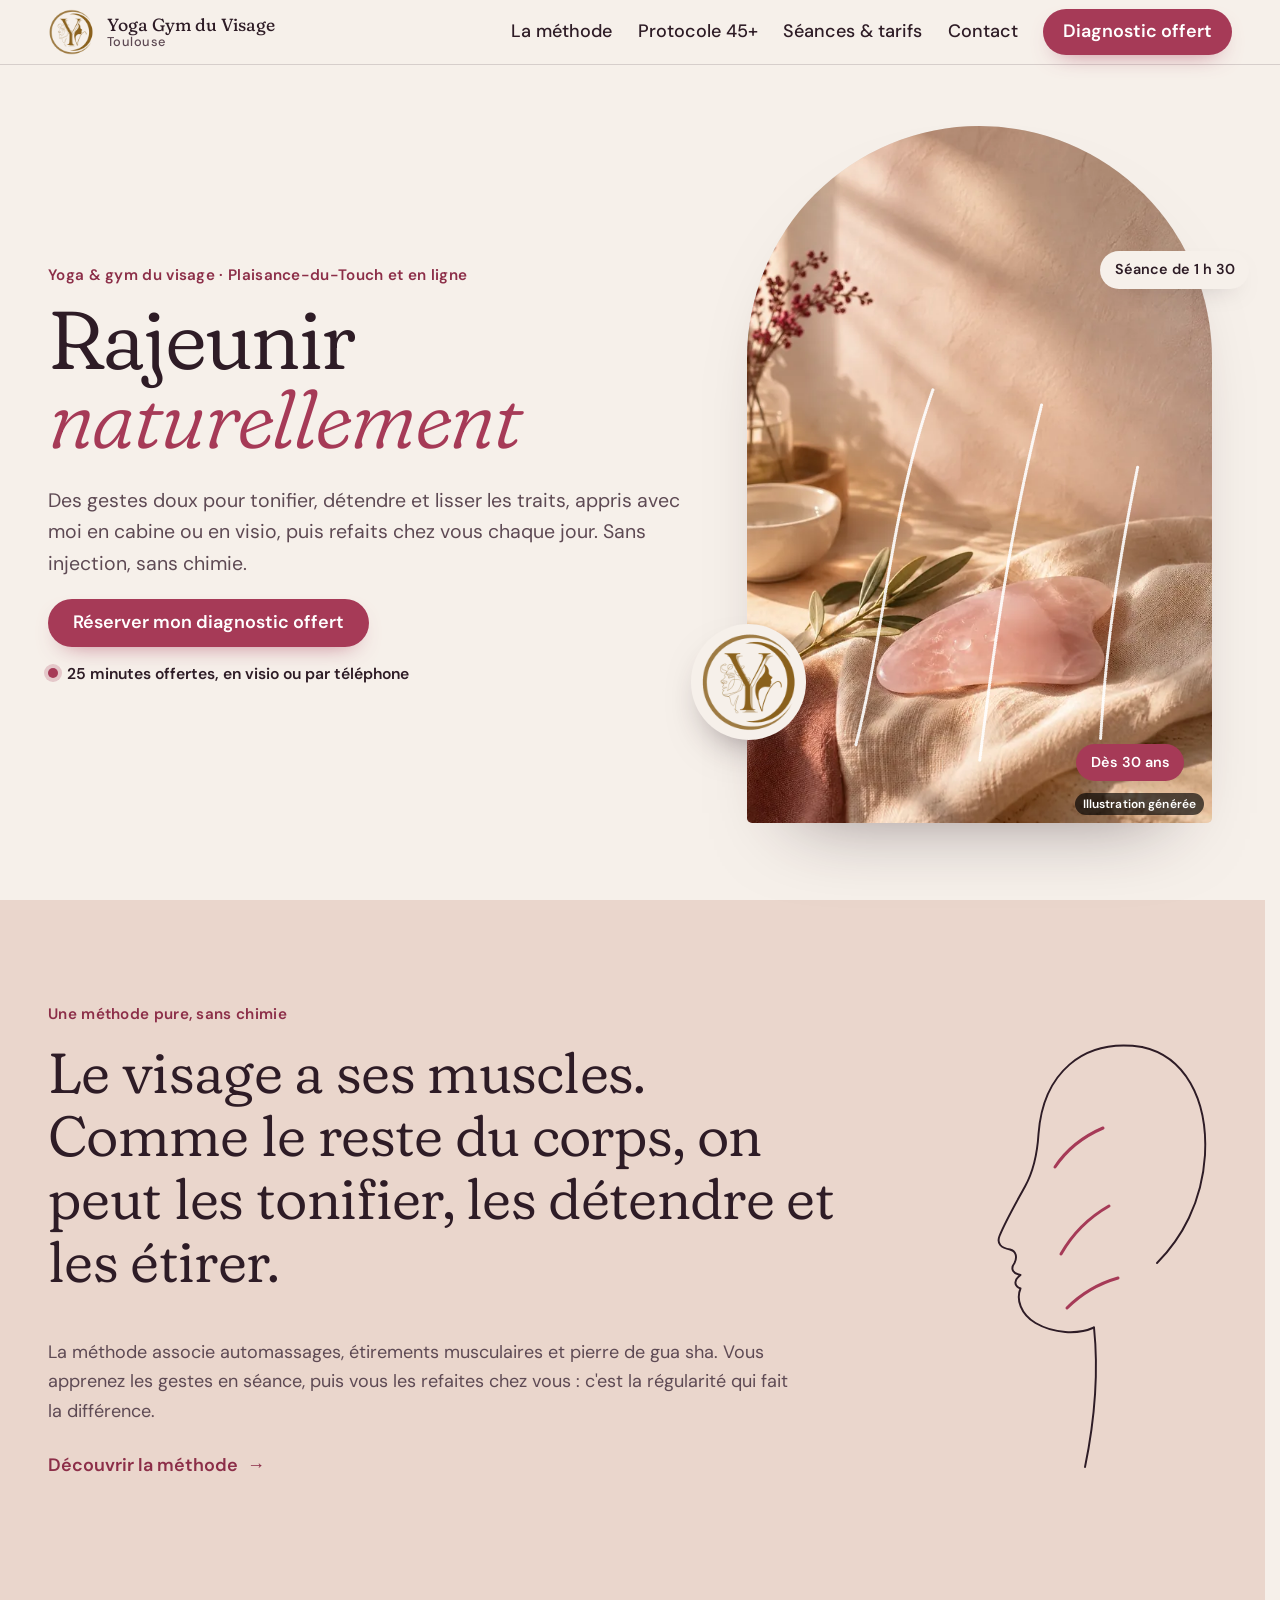
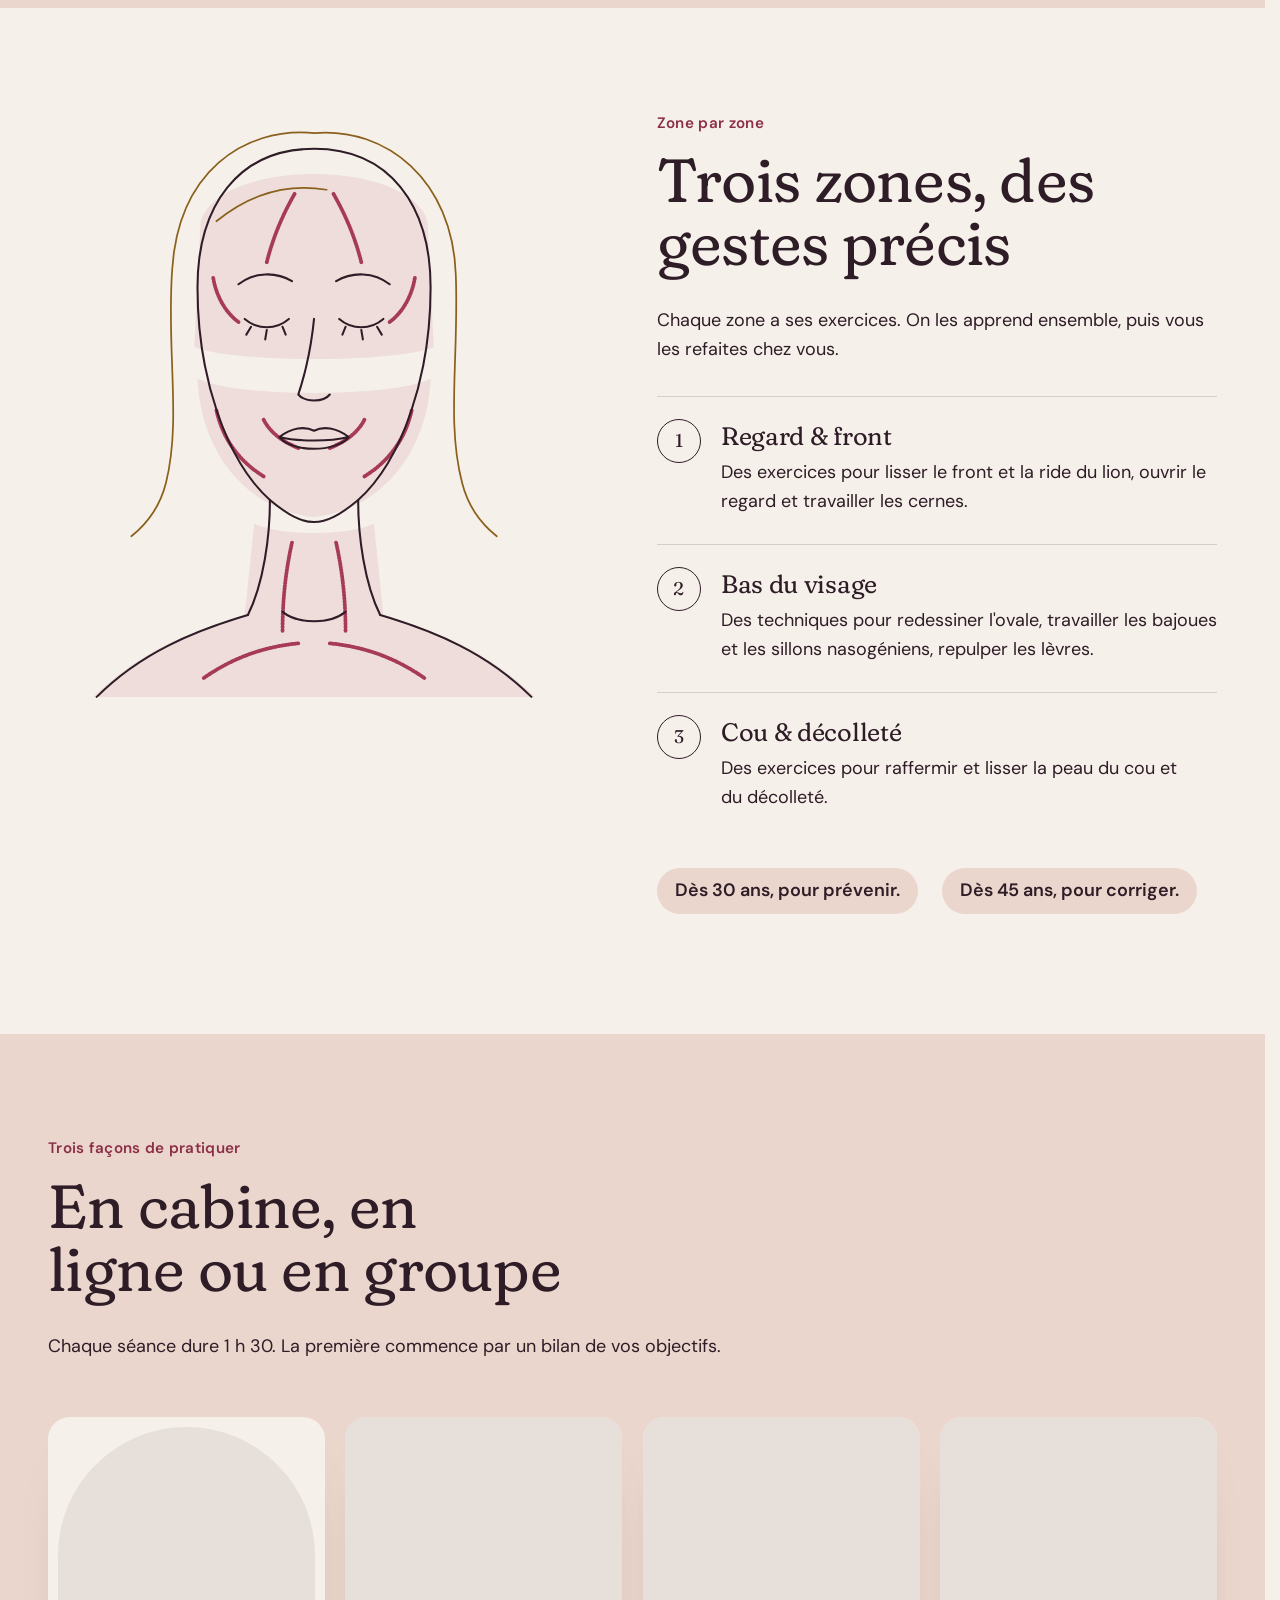
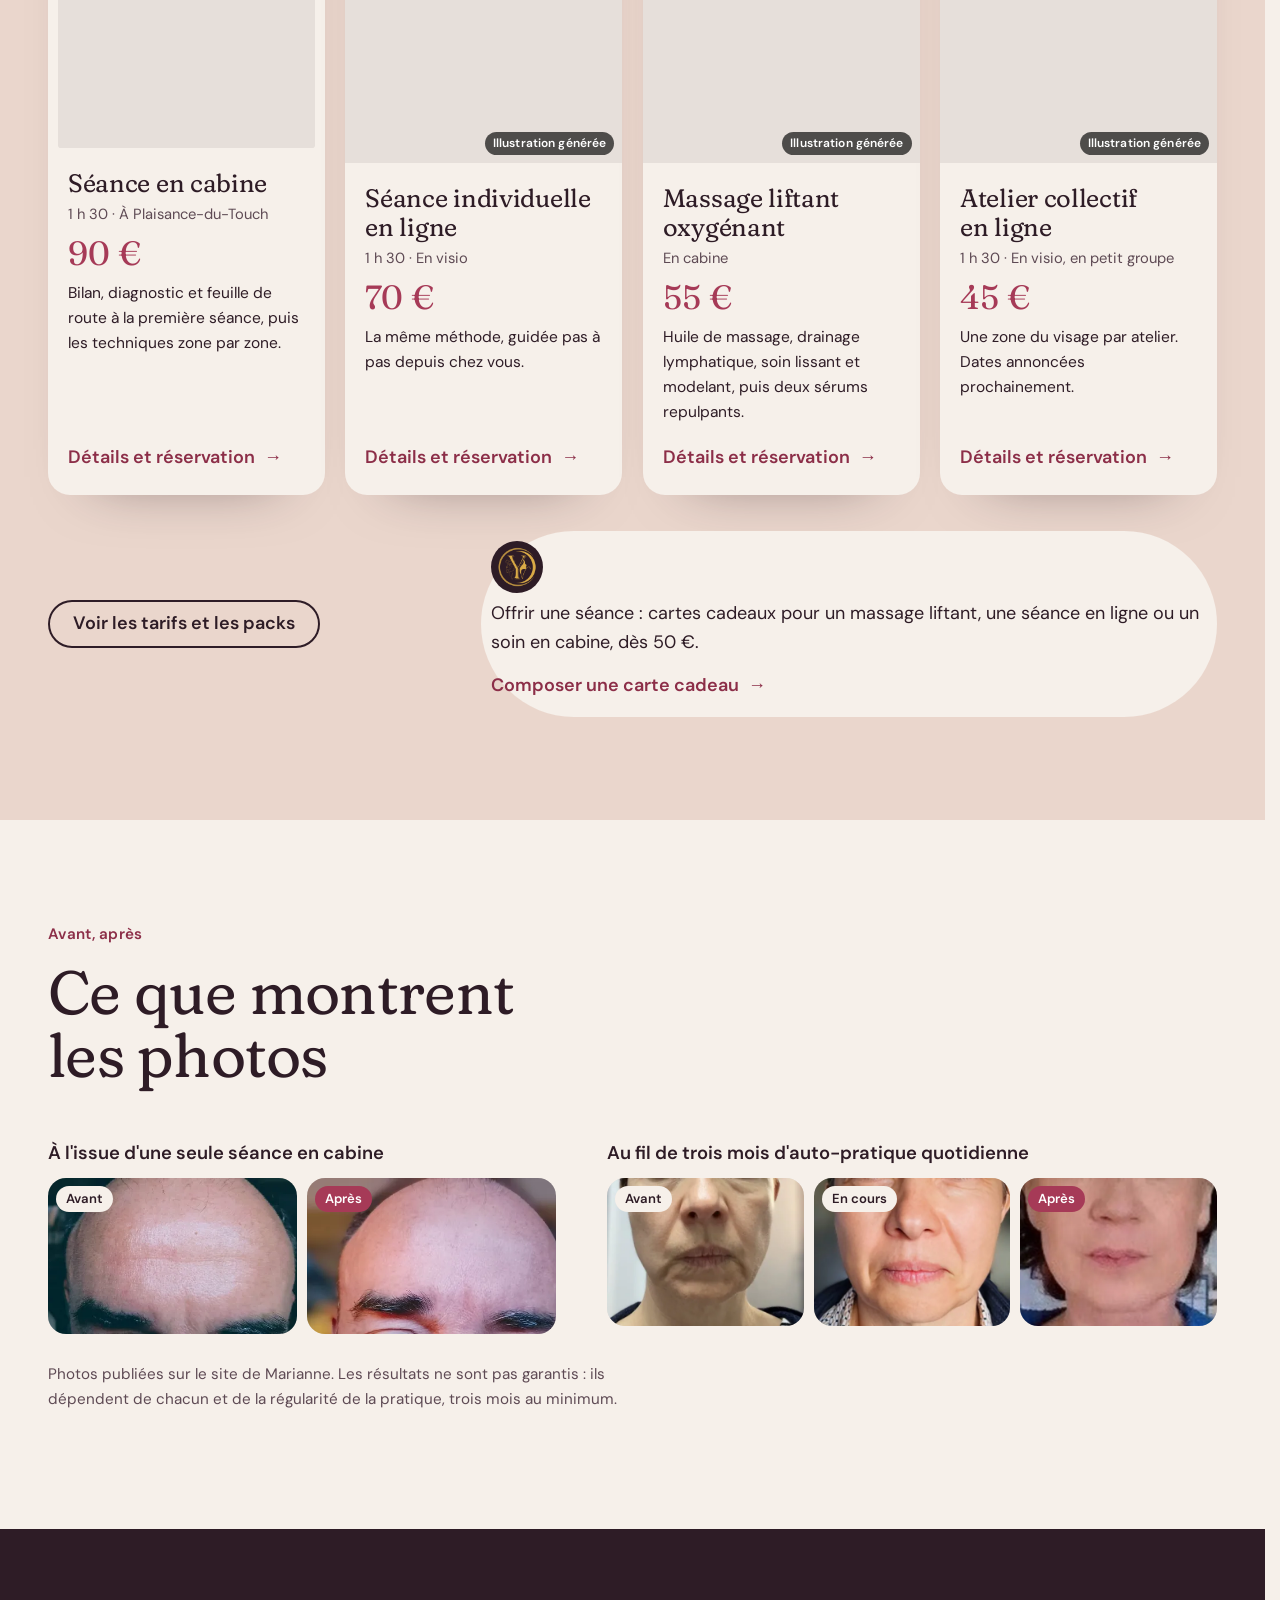
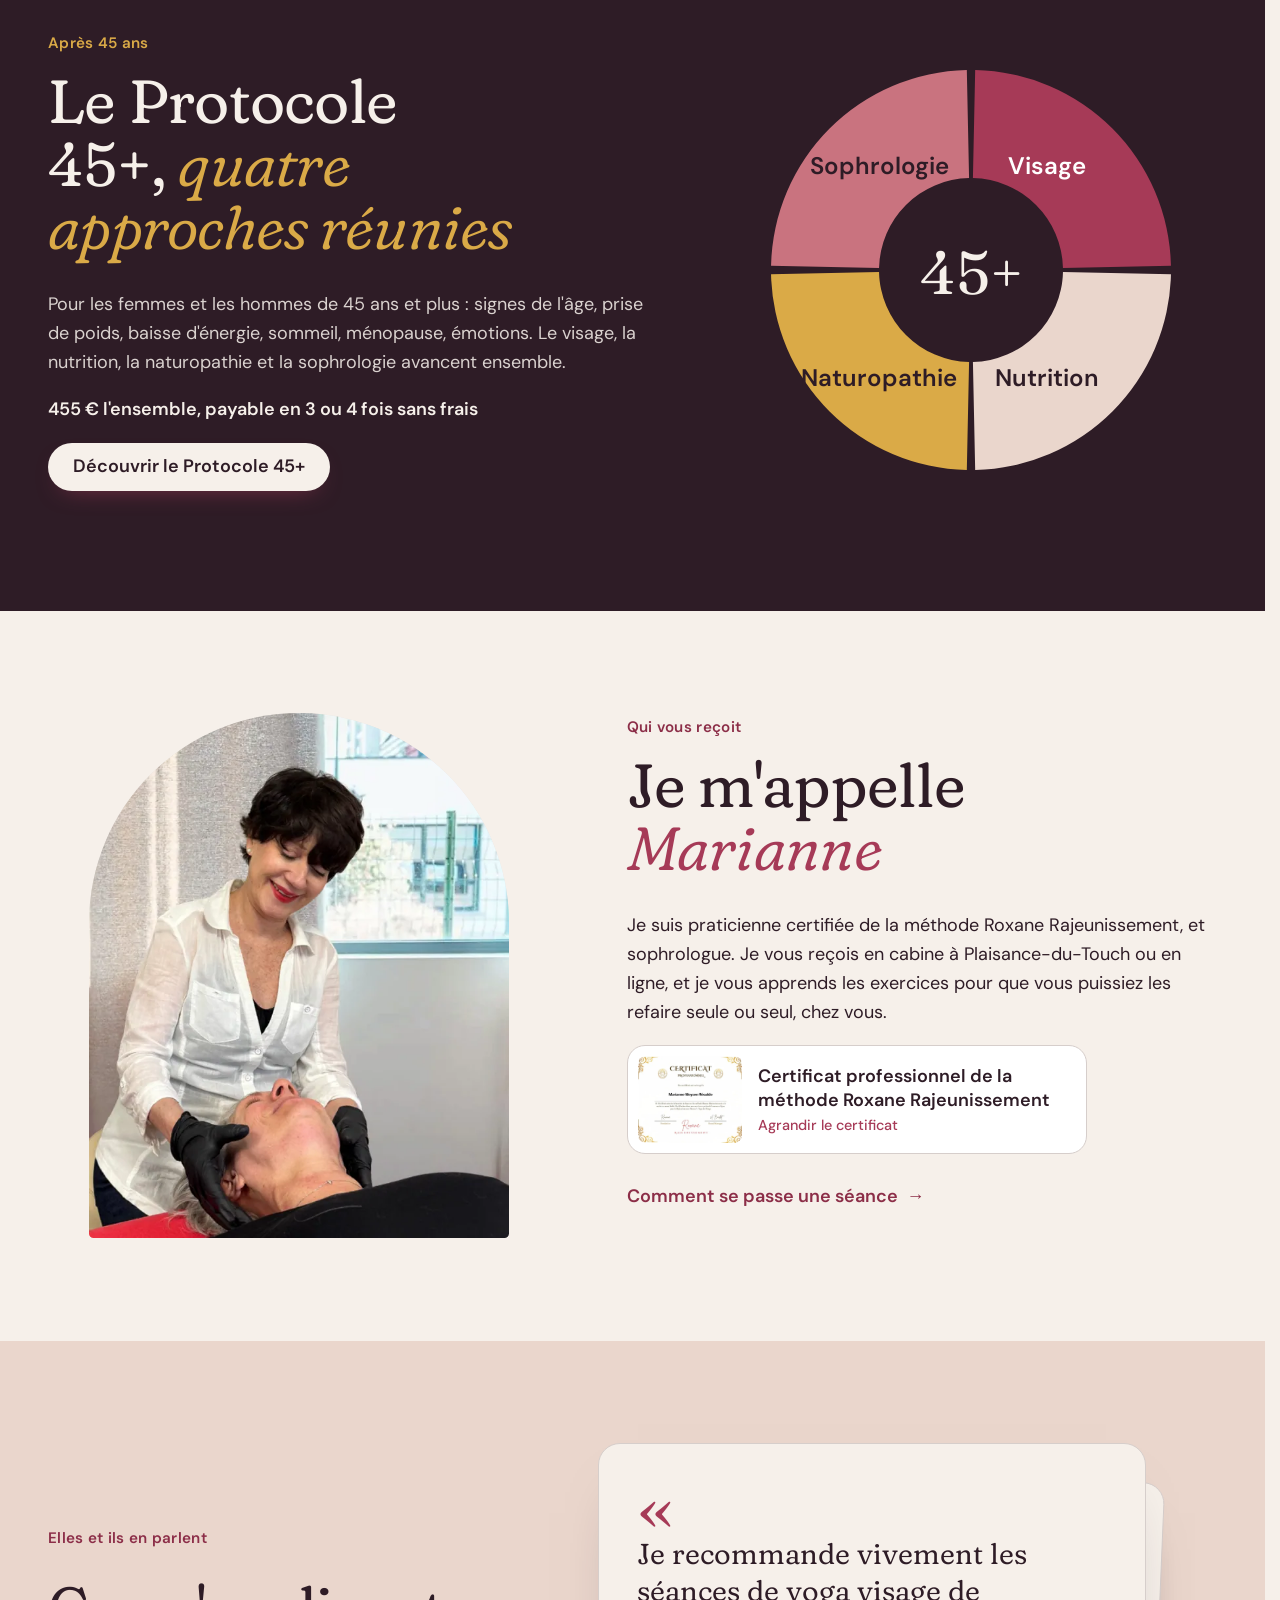
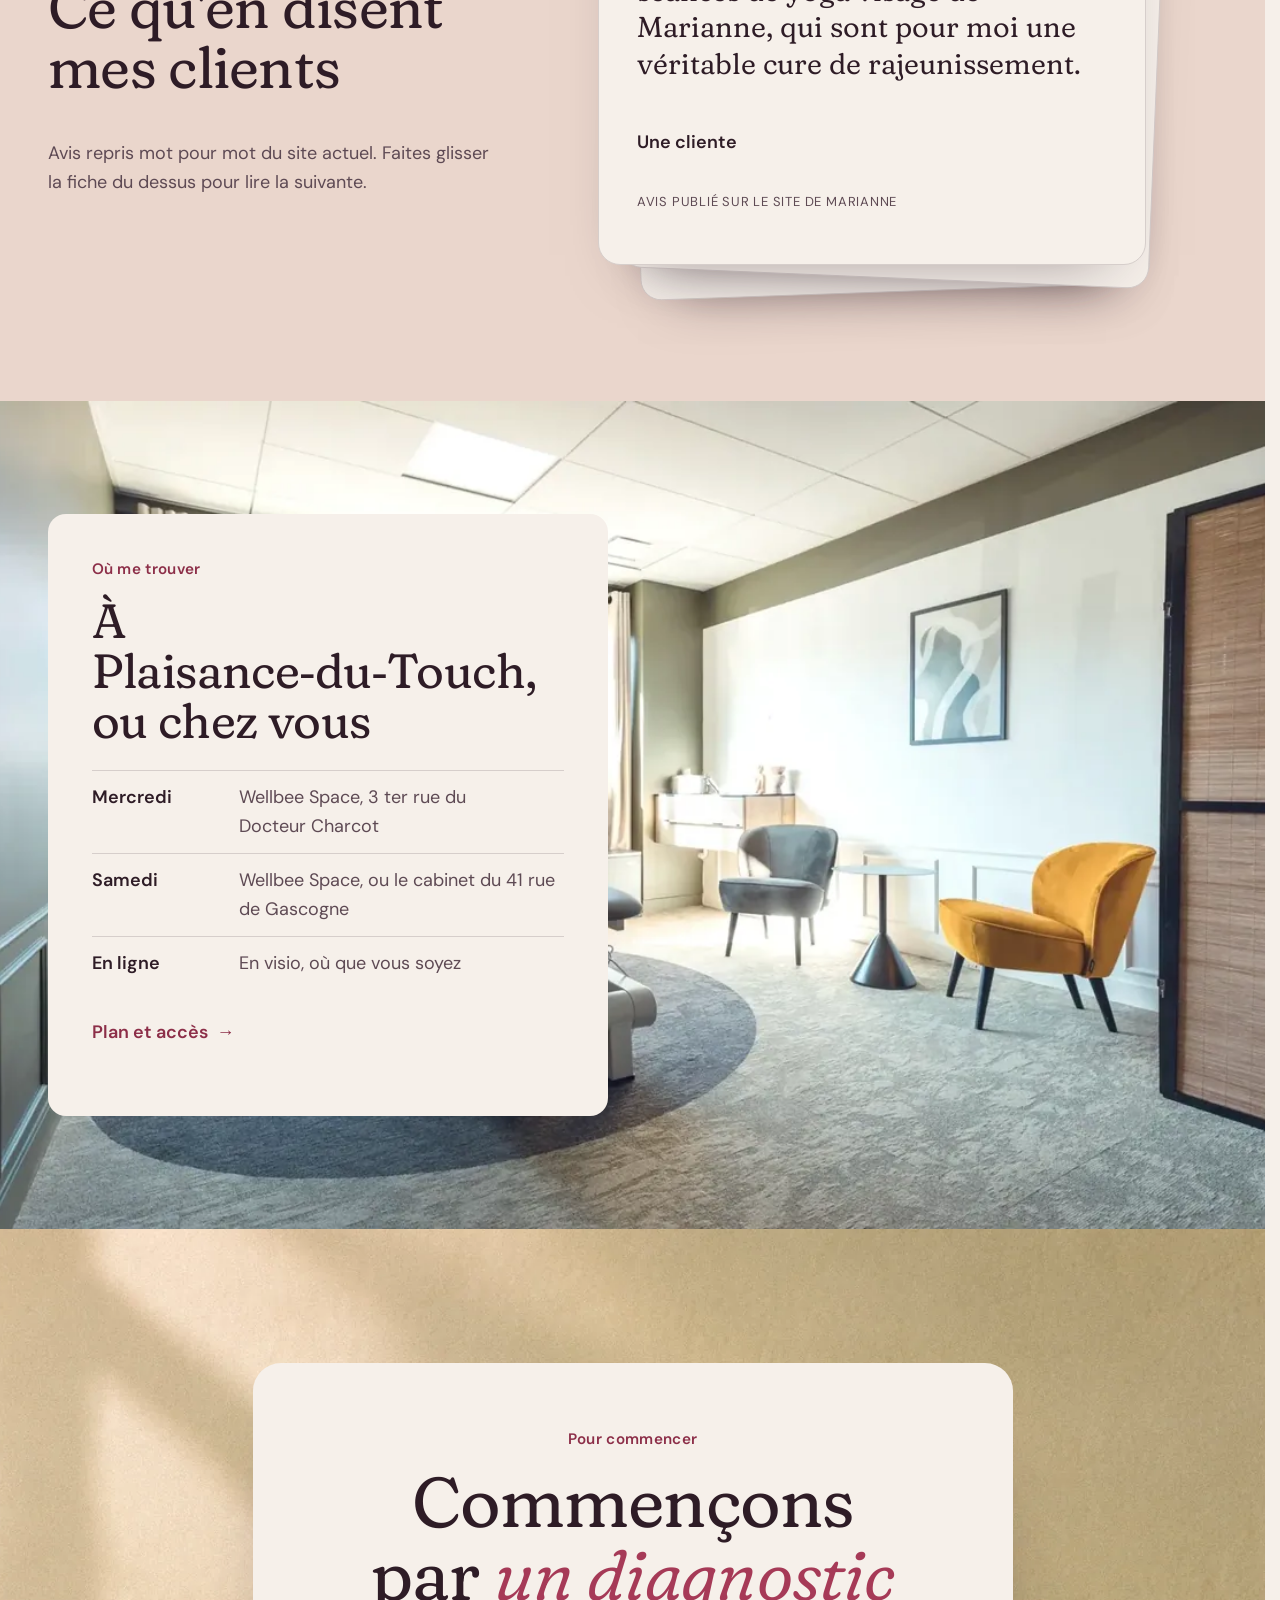
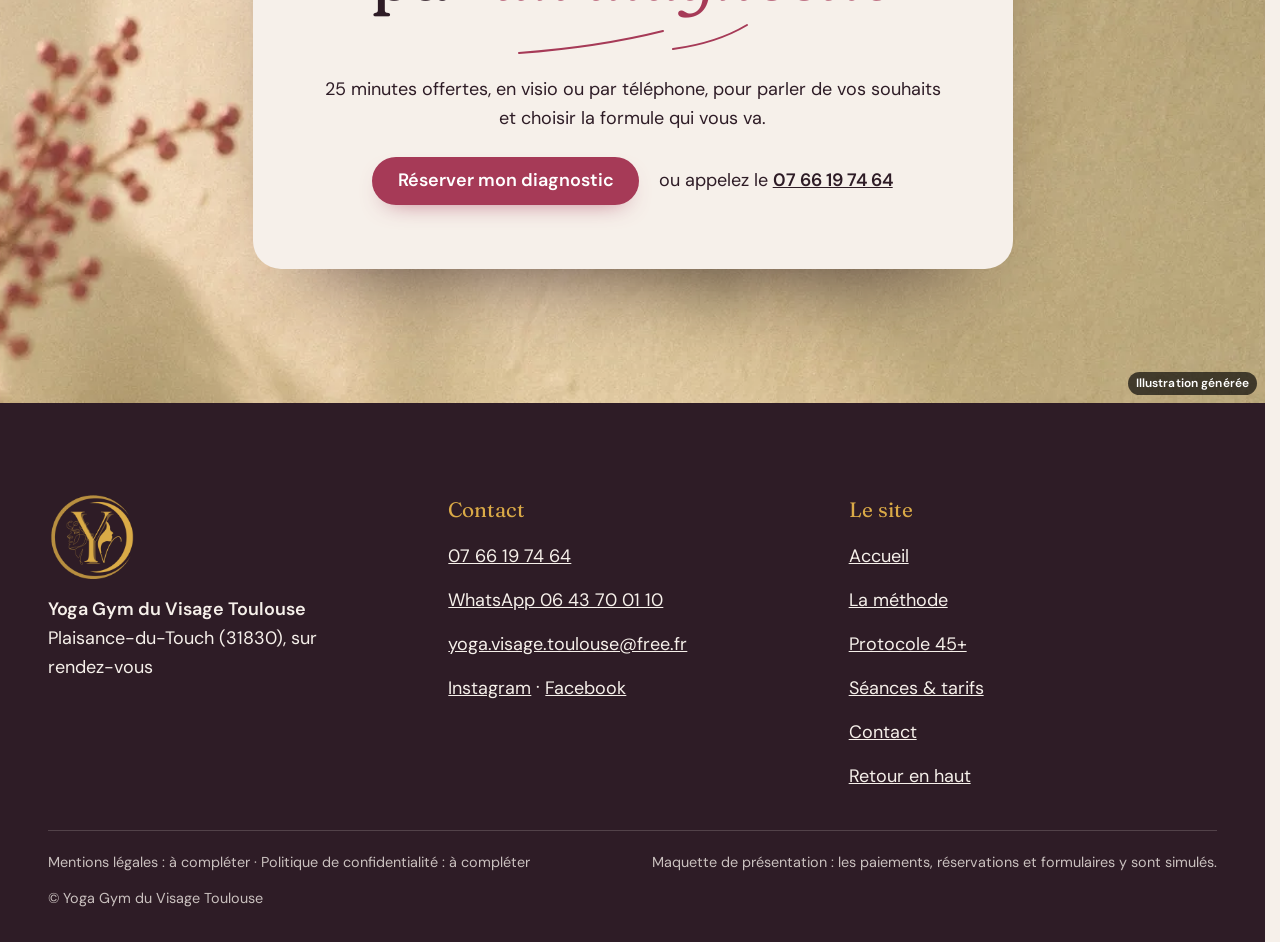
==== index.html @ f85053bc "Maquette v1" ====
<!doctype html>
<html lang="fr" data-v="1">
<head>
<meta charset="utf-8">
<meta name="viewport" content="width=device-width, initial-scale=1, viewport-fit=cover">
<title>Yoga Gym du Visage Toulouse : rajeunir naturellement</title>
<meta name="description" content="Yoga et gym du visage en cabine à Plaisance-du-Touch ou en ligne : des gestes doux, sans injection, appris avec Marianne. Diagnostic de 25 minutes offert.">
<meta name="robots" content="noindex, nofollow">
<link rel="canonical" href="https://yoga-gym-visage-maquette.vercel.app/">
<style>:root{--fond:#F6F0EA;--texte:#2E1C26;--voile-fond:#2E1C26;--ouverture-fond:#2E1C26;--menu-fond:#2E1C26}:root { --entete-h: 72px; --barres-h: 0px; } html { background: var(--fond); color: var(--texte); scrollbar-gutter: stable; } body { margin: 0; background: var(--fond); } html.js:not(.secours):not([data-arrivee="retour"]) [data-anime] { opacity: 0; } html.js:not(.secours):not([data-arrivee="retour"]) [data-anime].vu { opacity: 1; } [data-voile] { position: fixed; inset: 0; z-index: 900; background: var(--voile-fond); transform: translateY(100%); visibility: hidden; pointer-events: none; } html[data-arrivee="voile"]:not(.voile-leve):not(.secours) [data-voile] { transform: none; visibility: visible; } html.secours [data-voile] { visibility: hidden !important; } .ouverture-panneau { position: fixed; inset: 0; z-index: 850; display: none; place-content: center; justify-items: center; background: var(--ouverture-fond, var(--voile-fond)); color: var(--fond); text-align: center; } html.js[data-arrivee="intro"]:not(.secours):not(.intro-finie) .ouverture-panneau { display: grid; } html.defilement-bloque, html.defilement-bloque body, html.js[data-arrivee="intro"]:not(.secours):not(.intro-finie), html.js[data-arrivee="intro"]:not(.secours):not(.intro-finie) body, html[data-arrivee="voile"]:not(.voile-leve):not(.secours), html[data-arrivee="voile"]:not(.voile-leve):not(.secours) body { overflow: hidden; } html.js[data-arrivee="intro"]:not(.secours):not(.intro-finie) { background-color: var(--ouverture-fond, var(--voile-fond)); } html[data-arrivee="voile"]:not(.voile-leve):not(.secours) { background-color: var(--voile-fond); }</style>
<script>(function () {
var d = document.documentElement, ss = null, ls = null;
try { ss = window.sessionStorage; ls = window.localStorage; } catch (e) {}
d.classList.add('js');
var nav = performance.getEntriesByType ? performance.getEntriesByType('navigation')[0] : null;
var type = nav ? nav.type : 'navigate';
var depart = null;
try { depart = JSON.parse(ss.getItem('socle:depart') || 'null'); ss.removeItem('socle:depart'); } catch (e) {}
if (depart && !(Date.now() - depart.t < 15000)) depart = null;
var mode = type === 'back_forward' ? 'retour' : type === 'reload' ? 'intro' : depart ? 'voile' : 'intro';
d.setAttribute('data-arrivee', mode);
if (mode === 'voile' && depart.couleur) d.style.setProperty('--voile-fond', depart.couleur);
if (type === 'reload' && 'scrollRestoration' in history) {
history.scrollRestoration = 'manual';
}
try {
var choisie = ls && ls.getItem('socle:langue');
var langue = (d.lang || '').slice(0, 2);
if (choisie && choisie !== langue && type === 'navigate' && !depart) {
var alt = document.querySelector('link[rel="alternate"][hreflang="' + choisie + '"]');
if (alt) location.replace(new URL(alt.href).pathname + location.search + location.hash);
}
} catch (e) {}
setTimeout(function () { if (!d.classList.contains('demarre')) d.classList.add('secours'); }, 2000);
})();</script>
<link rel="preload" href="/assets/fonts/fraunces.woff2" as="font" type="font/woff2" crossorigin>
<link rel="preload" href="/assets/fonts/dm-sans-latin-400-normal.woff2" as="font" type="font/woff2" crossorigin>
<link rel="stylesheet" href="/assets/css/socle.css?v=1">
<link rel="stylesheet" href="/assets/css/modules.css?v=1">
<link rel="stylesheet" href="/assets/css/site.css?v=1">
<link rel="modulepreload" href="/assets/js/site.js?v=1">
<link rel="modulepreload" href="/assets/js/socle/index.js?v=1">
<script src="/assets/vendor/gsap.min.js" defer></script>
<script src="/assets/vendor/ScrollTrigger.min.js" defer></script>
<script src="/assets/vendor/SplitText.min.js" defer></script>
<script type="module" src="/assets/js/site.js?v=1"></script>
<meta name="theme-color" content="#F6F0EA">
<link rel="icon" href="/assets/images/favicon.png" type="image/png">
<link rel="apple-touch-icon" href="/assets/images/apple-touch-icon.png">
<meta property="og:type" content="website">
<meta property="og:site_name" content="Yoga Gym du Visage">
<meta property="og:locale" content="fr_FR">
<meta property="og:title" content="Yoga Gym du Visage Toulouse : rajeunir naturellement">
<meta property="og:description" content="Yoga et gym du visage en cabine à Plaisance-du-Touch ou en ligne : des gestes doux, sans injection, appris avec Marianne. Diagnostic de 25 minutes offert.">
<meta property="og:url" content="https://yoga-gym-visage-maquette.vercel.app/">
<meta property="og:image" content="https://yoga-gym-visage-maquette.vercel.app/assets/partage/accueil-fr.jpg">
<meta property="og:image:width" content="1200">
<meta property="og:image:height" content="630">
<meta property="og:image:alt" content="Pierre de gua sha en quartz rose sur du lin, logo Yoga Gym du Visage">
<meta name="twitter:card" content="summary_large_image">
<script type="application/ld+json">{"@context":"https://schema.org","@type":"HealthAndBeautyBusiness","name":"Yoga Gym du Visage Toulouse","url":"https://yoga-gym-visage-maquette.vercel.app/","telephone":"+33766197464","email":"yoga.visage.toulouse@free.fr","description":"Yoga et gym du visage : séances en cabine à Plaisance-du-Touch ou en ligne, ateliers collectifs et Protocole 45+.","address":{"@type":"PostalAddress","streetAddress":"3 ter rue du Docteur Charcot","postalCode":"31830","addressLocality":"Plaisance-du-Touch","addressCountry":"FR"},"sameAs":["https://instagram.com/yoga.gymvisagetoulouse/","https://facebook.com/profile.php?id=61575806460836"]}</script>
</head>
<body id="haut">
<div data-voile data-forme="iris" aria-hidden="true"><div class="voile-contenu"><img src="/assets/images/logo-dore.webp" alt="" width="72" height="72"><span data-voile-libelle>Accueil</span></div></div>
<div class="ouverture-panneau" data-ouverture aria-hidden="true">
  <div class="ouverture-objet" data-ouverture-objet>
    <svg class="ouverture-cercle" viewBox="0 0 200 200" aria-hidden="true"><circle cx="100" cy="100" r="94" pathLength="1"/></svg>
    <img class="ouverture-logo" src="/assets/images/logo-dore.webp" alt="" width="160" height="160">
  </div>
  <p class="ouverture-nom">Yoga Gym du Visage Toulouse</p>
  <p class="ouverture-ligne">Rajeunir naturellement</p>
</div>
<a class="evitement" href="#contenu">Aller au contenu</a>
<header data-entete>
  <div class="entete-rangee">
    <a class="entete-logo" href="/" data-libelle="Accueil" aria-current="page">
      <img src="/assets/images/logo-or.webp" alt="" width="46" height="46"><span class="entete-nom"><span>Yoga Gym du Visage</span><span class="entete-nom-2">Toulouse</span></span>
    </a>
    <nav data-nav aria-label="Navigation principale">
      <ul><li><a href="/methode" data-libelle="La méthode">La méthode</a></li><li><a href="/protocole-45" data-libelle="Protocole 45+">Protocole 45+</a></li><li><a href="/seances-tarifs" data-libelle="Séances &amp; tarifs">Séances &amp; tarifs</a></li><li><a href="/contact" data-libelle="Contact">Contact</a></li></ul>
    </nav>
    <div class="entete-actions">
      <a class="bouton" href="/contact#diagnostic" data-libelle="Contact">Diagnostic offert</a>
      <button type="button" data-menu-bouton aria-controls="menu" aria-expanded="false" data-libelle-ouvrir="Menu" data-libelle-fermer="Fermer"><span data-libelle-bouton>Menu</span></button>
      <a class="menu-sansjs" href="#menu" data-menu-lien>Menu</a>
    </div>
  </div>
</header>
<script>/* Avant le premier affichage : rangées de la navigation (même règle que ajusterNav dans assets/js/socle/entete.js)
   et hauteur réelle de l'en-tête, pour que rien ne saute quand le JavaScript du site prend la main. */
(function () {
  var h = document.documentElement, u = document.querySelector('[data-nav] ul'), e = document.querySelector('[data-entete]');
  if (u) {
    var deborde = function () { return u.scrollWidth > u.clientWidth + 1; }, c = deborde();
    if (c && window.matchMedia('(min-width: 900px)').matches) {
      h.classList.add('nav-deux-rangees'); c = deborde();
      if (c) { h.classList.add('nav-deux-lignes'); var a = u.querySelector('a'); c = !a || u.getBoundingClientRect().height > a.getBoundingClientRect().height * 2.5; }
      if (c) h.classList.remove('nav-deux-rangees', 'nav-deux-lignes');
    }
    if (c) h.classList.add('nav-compacte');
  }
  if (e) h.style.setProperty('--entete-h', Math.round(e.getBoundingClientRect().height) + 'px');
})();</script>
<span id="menu-ferme" aria-hidden="true"></span>
<div id="menu" data-menu role="dialog" aria-modal="true" aria-label="Menu">
  <p class="menu-sansjs-fermer"><a href="#menu-ferme">Fermer</a></p>
  <ul><li style="--i:0"><a href="/" class="menu-lien" data-libelle="Accueil" aria-current="page">Accueil</a></li><li style="--i:1"><a href="/methode" class="menu-lien" data-libelle="La méthode">La méthode</a></li><li style="--i:2"><a href="/protocole-45" class="menu-lien" data-libelle="Protocole 45+">Protocole 45+</a></li><li style="--i:3"><a href="/seances-tarifs" class="menu-lien" data-libelle="Séances &amp; tarifs">Séances &amp; tarifs</a></li><li style="--i:4"><a href="/contact" class="menu-lien" data-libelle="Contact">Contact</a></li></ul>
  <p><a class="bouton" href="tel:+33766197464">Appeler 07 66 19 74 64</a></p>
</div>
<main id="contenu" tabindex="-1">
<section class="hero" id="debut">
  <div class="hero-texte">
    <p class="surtitre" data-anime="gsap">Yoga &amp; gym du visage · Plaisance-du-Touch et en ligne</p>
    <h1 class="hero-titre" data-anime="gsap"><span class="ligne-masque"><span class="hero-ligne">Rajeunir</span></span><span class="ligne-masque"><span class="hero-ligne"><em>naturellement</em></span></span></h1>
    <p class="hero-intro" data-anime="gsap">Des gestes doux pour tonifier, détendre et lisser les traits, appris avec moi en cabine ou en visio, puis refaits chez vous chaque jour. Sans injection, sans chimie.</p>
    <div class="hero-actions" data-anime="gsap">
      <a href="/contact#diagnostic" class="bouton" data-libelle="Contact" data-action-principale data-survol="magnetique">Réserver mon diagnostic offert</a>
      <p class="hero-info" data-info-cle><span class="point" aria-hidden="true"></span>25 minutes offertes, en visio ou par téléphone</p>
    </div>
  </div>
  <div class="hero-visuel">
    <figure class="media hero-arche" data-grok data-effet="arche-lift" style="--cadrage:50% 62%">
  <picture><source media="(max-width: 760px) and (orientation: portrait)" srcset="/assets/images/grok/accueil-ouverture-mobile-640.webp 640w, /assets/images/grok/accueil-ouverture-mobile-1080.webp 1080w" sizes="(max-width: 760px) 88vw, 36vw">
    <img src="/assets/images/grok/accueil-ouverture-1280.webp" srcset="/assets/images/grok/accueil-ouverture-640.webp 640w, /assets/images/grok/accueil-ouverture-1280.webp 1280w, /assets/images/grok/accueil-ouverture-1920.webp 1920w" sizes="(max-width: 760px) 88vw, 36vw" alt="Pierre de gua sha en quartz rose posée sur du lin, dans la lumière du matin" width="1280" height="1920" fetchpriority="high" loading="eager" decoding="async">
  </picture><figcaption class="mention-ia">Illustration générée</figcaption>
</figure>
    <svg class="hero-traits" viewBox="0 0 300 450" aria-hidden="true" data-effet="gestes"><path d="M70 400 C90 320 92 250 120 170"/><path d="M150 410 C160 330 170 260 190 180"/><path d="M228 396 C232 330 240 280 252 220"/></svg>
    <div class="hero-medaillon" data-iris-centre="disque"><img src="/assets/images/logo-or.webp" alt="" width="128" height="128"></div>
    <p class="hero-etiquette hero-etiquette--1" data-anime="gsap">Séance de 1 h 30</p>
    <p class="hero-etiquette hero-etiquette--2" data-anime="gsap">Dès 30 ans</p>
  </div>
</section>
<section class="manifeste" id="methode-en-bref">
  <div class="conteneur manifeste-grille">
    <div>
      <p class="surtitre" data-anime>Une méthode pure, sans chimie</p>
      <p class="manifeste-texte" data-effet="manifeste">Le visage a ses muscles. Comme le reste du corps, on peut les tonifier, les détendre et les étirer.</p>
      <p class="manifeste-suite" data-anime>La méthode associe automassages, étirements musculaires et pierre de gua sha. Vous apprenez les gestes en séance, puis vous les refaites chez vous : c&#39;est la régularité qui fait la différence.</p>
      <p data-anime><a href="/methode" class="lien-fleche" data-libelle="La méthode">Découvrir la méthode</a></p>
    </div>
    <svg class="profil manifeste-profil" viewBox="0 0 200 300" aria-hidden="true" data-fx="trace" data-visuel>
  <path d="M150 12 C110 6 84 30 81 70 C80 86 77 96 72 105 C66 116 59 128 55 138 C53 143 56 146 62 147 C66 148 67 152 65 156 C62 160 64 163 69 164 C65 167 64 171 69 173 C66 180 69 190 79 196 C91 203 107 204 118 199"/>
  <path d="M118 199 C121 228 119 258 112 292"/>
  <path d="M150 12 C178 18 194 46 192 84 C190 116 176 140 160 156"/>
  <path class="geste" d="M96 150 C104 136 114 126 128 118" data-fx-trait/>
  <path class="geste" d="M92 92 C100 80 110 72 124 66" data-fx-trait/>
  <path class="geste" d="M100 186 C110 176 120 170 134 166" data-fx-trait/>
</svg>
  </div>
</section>
<section class="visage" id="zones">
  <div class="conteneur visage-grille">
    <div class="visage-scene"><svg class="visage-face" viewBox="0 0 320 400" role="img" aria-label="Dessin d'un visage au trait : les trois zones s'allument tour à tour" data-visuel>
  <g class="zone" data-zone="regard">
    <path class="zone-fond" d="M88 70 C100 30 220 30 232 70 L236 150 C210 160 110 160 84 150 Z"/>
    <path class="zone-geste" d="M130 96 C134 80 140 66 148 52 M190 96 C186 80 180 66 172 52 M112 134 C104 128 98 118 96 106 M208 134 C216 128 222 118 224 106"/>
  </g>
  <g class="zone" data-zone="bas">
    <path class="zone-fond" d="M86 170 C110 182 210 182 234 170 C232 214 206 252 160 258 C114 252 88 214 86 170 Z"/>
    <path class="zone-geste" d="M128 232 C112 222 102 208 98 190 M192 232 C208 222 218 208 222 190 M150 214 C140 210 132 204 128 196 M170 214 C180 210 188 204 192 196"/>
  </g>
  <g class="zone" data-zone="cou">
    <path class="zone-fond" d="M122 262 C140 270 180 270 198 262 L204 320 C236 330 270 342 300 372 L20 372 C50 342 84 330 116 320 Z"/>
    <path class="zone-geste" d="M140 330 C140 310 142 292 146 274 M180 330 C180 310 178 292 174 274 M90 360 C110 346 130 340 150 338 M230 360 C210 346 190 340 170 338"/>
  </g>
  <g class="trait-visage">
    <path d="M160 24 C112 24 86 60 86 112 C86 168 104 222 132 247 C144 257 152 261 160 261 C168 261 176 257 188 247 C216 222 234 168 234 112 C234 60 208 24 160 24 Z"/>
    <path class="cheveux" d="M160 14 C114 10 74 40 70 100 C66 150 76 196 66 236 C62 252 54 262 44 270 M160 14 C206 10 248 44 250 104 C252 156 244 198 254 236 C258 252 266 262 276 270 M98 70 C120 52 144 46 168 50"/>
    <path d="M112 110 C122 102 136 102 146 108 M174 108 C184 102 198 102 208 110"/>
    <path d="M116 132 C124 139 136 139 144 132 M176 132 C184 139 196 139 204 132 M120 137 L117 142 M130 139 L129 145 M140 137 L142 142 M180 137 L178 142 M190 139 L191 145 M200 137 L203 142"/>
    <path d="M160 132 C158 152 154 168 150 180 C154 185 166 185 170 180"/>
    <path d="M138 207 C146 201 154 200 160 203 C166 200 174 201 182 207 C174 217 146 217 138 207 Z M138 207 C150 210 170 210 182 207"/>
    <path d="M132 247 C132 270 128 300 118 320 M188 247 C188 270 192 300 202 320"/>
    <path d="M118 320 C84 330 50 344 22 372 M202 320 C236 330 270 344 298 372"/>
    <path d="M140 318 C150 326 170 326 180 318"/>
  </g>
</svg></div>
    <div class="visage-texte">
      <p class="surtitre" data-anime>Zone par zone</p>
      <h2 data-anime="lignes">Trois zones, des gestes précis</h2>
      <p data-anime>Chaque zone a ses exercices. On les apprend ensemble, puis vous les refaites chez vous.</p>
      <ol class="visage-etapes" data-effet="carte-visage">
        <li class="visage-etape" data-zone="regard"><span class="visage-num" aria-hidden="true">1</span><h3>Regard &amp; front</h3><p>Des exercices pour lisser le front et la ride du lion, ouvrir le regard et travailler les cernes.</p></li><li class="visage-etape" data-zone="bas"><span class="visage-num" aria-hidden="true">2</span><h3>Bas du visage</h3><p>Des techniques pour redessiner l&#39;ovale, travailler les bajoues et les sillons nasogéniens, repulper les lèvres.</p></li><li class="visage-etape" data-zone="cou"><span class="visage-num" aria-hidden="true">3</span><h3>Cou &amp; décolleté</h3><p>Des exercices pour raffermir et lisser la peau du cou et du décolleté.</p></li>
      </ol>
      <p class="visage-ages" data-anime><span>Dès 30 ans, pour prévenir.</span> <span>Dès 45 ans, pour corriger.</span></p>
    </div>
  </div>
</section>
<section class="formules" id="formules">
  <div class="conteneur">
    <div class="tete-section">
      <p class="surtitre" data-anime>Trois façons de pratiquer</p>
      <h2 data-anime="lignes">En cabine, en ligne ou en groupe</h2>
      <p data-anime>Chaque séance dure 1 h 30. La première commence par un bilan de vos objectifs.</p>
    </div>
    <ul class="formules-liste" data-anime="cascade">
      <li class="formule" data-survol="incline" data-survol-force="4">
        <figure class="media formule-media" style="--cadrage:50% 50%;aspect-ratio:4 / 5">
  <picture>
    <img src="/assets/images/cabine-784.webp" srcset="/assets/images/cabine-480.webp 480w, /assets/images/cabine-640.webp 640w, /assets/images/cabine-784.webp 784w" sizes="(max-width: 760px) 90vw, (max-width: 1100px) 45vw, 23vw" alt="" width="784" height="1177" loading="lazy" decoding="async">
  </picture>
</figure>
        <div class="formule-corps">
          <h3>Séance en cabine</h3>
          <p class="formule-meta">1 h 30 · À Plaisance-du-Touch</p>
          <p class="formule-prix" data-prix>90 €</p>
          <p class="formule-texte">Bilan, diagnostic et feuille de route à la première séance, puis les techniques zone par zone.</p>
          <a href="/seances-tarifs#seance-cabine" class="lien-fleche" data-libelle="Séances &amp; tarifs" aria-label="Séance en cabine : détails et réservation">Détails et réservation</a>
        </div>
      </li><li class="formule" data-survol="incline" data-survol-force="4">
        <figure class="media formule-media" data-grok style="--cadrage:50% 50%;aspect-ratio:4 / 5">
  <picture>
    <img src="/assets/images/grok/carte-en-ligne-784.webp" srcset="/assets/images/grok/carte-en-ligne-480.webp 480w, /assets/images/grok/carte-en-ligne-640.webp 640w, /assets/images/grok/carte-en-ligne-784.webp 784w" sizes="(max-width: 760px) 90vw, (max-width: 1100px) 45vw, 23vw" alt="" width="784" height="1176" loading="lazy" decoding="async">
  </picture><figcaption class="mention-ia">Illustration générée</figcaption>
</figure>
        <div class="formule-corps">
          <h3>Séance individuelle en ligne</h3>
          <p class="formule-meta">1 h 30 · En visio</p>
          <p class="formule-prix" data-prix>70 €</p>
          <p class="formule-texte">La même méthode, guidée pas à pas depuis chez vous.</p>
          <a href="/seances-tarifs#seance-en-ligne" class="lien-fleche" data-libelle="Séances &amp; tarifs" aria-label="Séance individuelle en ligne : détails et réservation">Détails et réservation</a>
        </div>
      </li><li class="formule" data-survol="incline" data-survol-force="4">
        <figure class="media formule-media" data-grok style="--cadrage:50% 50%;aspect-ratio:4 / 5">
  <picture>
    <img src="/assets/images/grok/carte-massage-784.webp" srcset="/assets/images/grok/carte-massage-480.webp 480w, /assets/images/grok/carte-massage-640.webp 640w, /assets/images/grok/carte-massage-784.webp 784w" sizes="(max-width: 760px) 90vw, (max-width: 1100px) 45vw, 23vw" alt="" width="784" height="1176" loading="lazy" decoding="async">
  </picture><figcaption class="mention-ia">Illustration générée</figcaption>
</figure>
        <div class="formule-corps">
          <h3>Massage liftant oxygénant</h3>
          <p class="formule-meta">En cabine</p>
          <p class="formule-prix" data-prix>55 €</p>
          <p class="formule-texte">Huile de massage, drainage lymphatique, soin lissant et modelant, puis deux sérums repulpants.</p>
          <a href="/seances-tarifs#seance-massage" class="lien-fleche" data-libelle="Séances &amp; tarifs" aria-label="Massage liftant oxygénant : détails et réservation">Détails et réservation</a>
        </div>
      </li><li class="formule" data-survol="incline" data-survol-force="4">
        <figure class="media formule-media" data-grok style="--cadrage:50% 50%;aspect-ratio:4 / 5">
  <picture>
    <img src="/assets/images/grok/carte-ateliers-784.webp" srcset="/assets/images/grok/carte-ateliers-480.webp 480w, /assets/images/grok/carte-ateliers-640.webp 640w, /assets/images/grok/carte-ateliers-784.webp 784w" sizes="(max-width: 760px) 90vw, (max-width: 1100px) 45vw, 23vw" alt="" width="784" height="1176" loading="lazy" decoding="async">
  </picture><figcaption class="mention-ia">Illustration générée</figcaption>
</figure>
        <div class="formule-corps">
          <h3>Atelier collectif en ligne</h3>
          <p class="formule-meta">1 h 30 · En visio, en petit groupe</p>
          <p class="formule-prix" data-prix>45 €</p>
          <p class="formule-texte">Une zone du visage par atelier. Dates annoncées prochainement.</p>
          <a href="/seances-tarifs#seance-ateliers" class="lien-fleche" data-libelle="Séances &amp; tarifs" aria-label="Atelier collectif en ligne : détails et réservation">Détails et réservation</a>
        </div>
      </li>
    </ul>
    <div class="formules-pied" data-anime>
      <a href="/seances-tarifs#packs" class="bouton bouton--contour" data-libelle="Séances &amp; tarifs">Voir les tarifs et les packs</a>
      <p class="formules-cadeau"><span class="formules-cadeau-logo" aria-hidden="true"><img src="/assets/images/logo-dore.webp" alt="" width="40" height="40" loading="lazy"></span><span>Offrir une séance : cartes cadeaux pour un massage liftant, une séance en ligne ou un soin en cabine, dès 50 €.</span> <a href="/seances-tarifs#cartes-cadeaux" class="lien-fleche" data-libelle="Séances &amp; tarifs">Composer une carte cadeau</a></p>
    </div>
  </div>
</section>
<section class="resultats" id="resultats">
  <div class="conteneur">
    <div class="tete-section">
      <p class="surtitre" data-anime>Avant, après</p>
      <h2 data-anime="lignes">Ce que montrent les photos</h2>
    </div>
    <div class="duos">
      <div class="duo duo--2">
        <h3 data-anime>À l&#39;issue d&#39;une seule séance en cabine</h3>
        <div class="duo-images">
          <figure class="media duo-media" data-anime="rideau" style="--cadrage:50% 50%">
  <picture>
    <img src="/assets/images/front-avant-640.webp" srcset="/assets/images/front-avant-480.webp 480w, /assets/images/front-avant-640.webp 640w" sizes="(max-width: 760px) 44vw, 22vw" alt="Front avant la séance en cabine, rides marquées" width="640" height="360" loading="lazy" decoding="async">
  </picture><figcaption class="media-legende">Avant</figcaption>
</figure>
          <figure class="media duo-media" data-anime="rideau" style="--cadrage:50% 50%">
  <picture>
    <img src="/assets/images/front-apres-800.webp" srcset="/assets/images/front-apres-480.webp 480w, /assets/images/front-apres-640.webp 640w, /assets/images/front-apres-800.webp 800w" sizes="(max-width: 760px) 44vw, 22vw" alt="Le même front à l&#39;issue d&#39;une séance en cabine" width="800" height="450" loading="lazy" decoding="async">
  </picture><figcaption class="media-legende">Après</figcaption>
</figure>
        </div>
      </div>
      <div class="duo duo--3">
        <h3 data-anime>Au fil de trois mois d&#39;auto-pratique quotidienne</h3>
        <div class="duo-images">
          <figure class="media duo-media" data-anime="rideau" style="--cadrage:50% 50%">
  <picture>
    <img src="/assets/images/ovale-avant-480.webp" srcset="/assets/images/ovale-avant-480.webp 480w" sizes="(max-width: 760px) 30vw, 15vw" alt="Bas du visage d&#39;une cliente au début de la pratique" width="480" height="360" loading="lazy" decoding="async">
  </picture><figcaption class="media-legende">Avant</figcaption>
</figure>
          <figure class="media duo-media" data-anime="rideau" style="--cadrage:50% 50%">
  <picture>
    <img src="/assets/images/ovale-pendant-640.webp" srcset="/assets/images/ovale-pendant-480.webp 480w, /assets/images/ovale-pendant-640.webp 640w" sizes="(max-width: 760px) 30vw, 15vw" alt="Bas du visage de la même cliente en cours de pratique" width="640" height="480" loading="lazy" decoding="async">
  </picture><figcaption class="media-legende">En cours</figcaption>
</figure>
          <figure class="media duo-media" data-anime="rideau" style="--cadrage:50% 50%">
  <picture>
    <img src="/assets/images/ovale-apres-480.webp" srcset="/assets/images/ovale-apres-480.webp 480w" sizes="(max-width: 760px) 30vw, 15vw" alt="Bas du visage de la même cliente après trois mois de pratique quotidienne" width="480" height="360" loading="lazy" decoding="async">
  </picture><figcaption class="media-legende">Après</figcaption>
</figure>
        </div>
      </div>
    </div>
    <p class="note" data-anime>Photos publiées sur le site de Marianne. Les résultats ne sont pas garantis : ils dépendent de chacun et de la régularité de la pratique, trois mois au minimum.</p>
  </div>
</section>
<section class="bande-protocole" id="protocole">
  <div class="conteneur bande-grille">
    <div>
      <p class="surtitre" data-anime>Après 45 ans</p>
      <h2 data-anime="lignes">Le Protocole 45+, <em>quatre approches réunies</em></h2>
      <p data-anime>Pour les femmes et les hommes de 45 ans et plus : signes de l&#39;âge, prise de poids, baisse d&#39;énergie, sommeil, ménopause, émotions. Le visage, la nutrition, la naturopathie et la sophrologie avancent ensemble.</p>
      <p class="bande-prix" data-anime>455 € l&#39;ensemble, payable en 3 ou 4 fois sans frais</p>
      <p data-anime><a href="/protocole-45" class="bouton bouton--clair" data-libelle="Protocole 45+" data-survol="magnetique">Découvrir le Protocole 45+</a></p>
    </div>
    <figure class="volets " data-effet="quatre-volets" data-visuel role="img" aria-label="Quatre volets réunis : visage, nutrition, naturopathie, sophrologie">
  <svg viewBox="0 0 220 220" aria-hidden="true">
    <g class="volet volet--1" data-volet="0"><path d="M110.96 64.01 L112.09 10.02 A100 100 0 0 1 209.98 107.91 L155.99 109.04 A46 46 0 0 0 110.96 64.01 Z"/><text x="148" y="62" text-anchor="middle">Visage</text></g><g class="volet volet--2" data-volet="1"><path d="M155.99 110.96 L209.98 112.09 A100 100 0 0 1 112.09 209.98 L110.96 155.99 A46 46 0 0 0 155.99 110.96 Z"/><text x="148" y="168" text-anchor="middle">Nutrition</text></g><g class="volet volet--3" data-volet="2"><path d="M109.04 155.99 L107.91 209.98 A100 100 0 0 1 10.02 112.09 L64.01 110.96 A46 46 0 0 0 109.04 155.99 Z"/><text x="64" y="168" text-anchor="middle">Naturopathie</text></g><g class="volet volet--4" data-volet="3"><path d="M64.01 109.04 L10.02 107.91 A100 100 0 0 1 107.91 10.02 L109.04 64.01 A46 46 0 0 0 64.01 109.04 Z"/><text x="64" y="62" text-anchor="middle">Sophrologie</text></g>
    <text class="volets-centre" x="110" y="122" text-anchor="middle">45+</text>
  </svg>
</figure>
  </div>
</section>
<section class="praticienne" id="marianne">
  <div class="conteneur praticienne-grille">
    <figure class="media praticienne-media" data-anime="rideau" style="--cadrage:47% 40%;aspect-ratio:4 / 5">
  <picture>
    <img src="/assets/images/praticienne-seance-784.webp" srcset="/assets/images/praticienne-seance-480.webp 480w, /assets/images/praticienne-seance-640.webp 640w, /assets/images/praticienne-seance-784.webp 784w" sizes="(max-width: 760px) 90vw, 38vw" alt="Marianne pendant une séance de massage du visage en cabine" width="784" height="980" loading="lazy" decoding="async">
  </picture>
</figure>
    <div>
      <p class="surtitre" data-anime>Qui vous reçoit</p>
      <h2 data-anime="lignes">Je m&#39;appelle <em>Marianne</em></h2>
      <p data-anime>Je suis praticienne certifiée de la méthode Roxane Rajeunissement, et sophrologue. Je vous reçois en cabine à Plaisance-du-Touch ou en ligne, et je vous apprends les exercices pour que vous puissiez les refaire seule ou seul, chez vous.</p>
      <button type="button" class="diplome" data-ouvrir-image="diplome" data-anime aria-haspopup="dialog">
        <figure class="media diplome-media" style="--cadrage:50% 50%">
  <picture>
    <img src="/assets/images/diplome-800.webp" srcset="/assets/images/diplome-480.webp 480w, /assets/images/diplome-640.webp 640w, /assets/images/diplome-800.webp 800w" sizes="160px" alt="Certificat professionnel de la méthode Roxane Rajeunissement" width="800" height="671" loading="lazy" decoding="async">
  </picture>
</figure>
        <span>Certificat professionnel de la méthode Roxane Rajeunissement<span class="diplome-agrandir">Agrandir le certificat</span></span>
      </button>
      <p data-anime><a href="/methode#cabine" class="lien-fleche" data-libelle="La méthode">Comment se passe une séance</a></p>
    </div>
  </div>
</section>
<section class="tep avis" data-module="temoignages-en-pile" aria-labelledby="avis-titre" id="avis">
    <div class="tep__tete">
      <p class="surtitre" data-anime>Elles et ils en parlent</p>
      <h2 class="tep__h2" id="avis-titre" data-anime="lignes">Ce qu&#39;en disent mes clients</h2>
      <p class="tep__intro" data-anime>Avis repris mot pour mot du site actuel. Faites glisser la fiche du dessus pour lire la suivante.</p>
    </div>
    <div class="tep__scene" data-visuel data-anime>
      <ol class="tep__pile">
        <li class="tep__carte">
          <blockquote class="tep__citation"><p>Je recommande vivement les séances de yoga visage de Marianne, qui sont pour moi une véritable cure de rajeunissement.</p></blockquote>
          <p class="tep__auteur"><span class="tep__nom">Une cliente</span></p>
          <p class="tep__source">Avis publié sur le site de Marianne</p>
        </li><li class="tep__carte">
          <blockquote class="tep__citation"><p>C&#39;est complètement fou le résultat. Ma peau est beaucoup plus lumineuse, moins bouffie. L&#39;ovale de mon visage se redessine.</p></blockquote>
          <p class="tep__auteur"><span class="tep__nom">Une cliente</span></p>
          <p class="tep__source">Avis publié sur le site de Marianne</p>
        </li><li class="tep__carte">
          <blockquote class="tep__citation"><p>Je n&#39;aurais jamais imaginé combien m&#39;occuper de moi serait agréable et efficace.</p></blockquote>
          <p class="tep__auteur"><span class="tep__nom">Anna W.</span></p>
          <p class="tep__source">Avis publié sur le site de Marianne</p>
        </li><li class="tep__carte">
          <blockquote class="tep__citation"><p>Encore merci pour cette découverte du yoga du visage. Vous êtes très chaleureuse et très professionnelle.</p></blockquote>
          <p class="tep__auteur"><span class="tep__nom">Un client</span></p>
          <p class="tep__source">Avis publié sur le site de Marianne</p>
        </li>
      </ol>
    </div>
</section>
<section class="lieux" id="lieux">
  <figure class="media lieux-media" data-fx="parallaxe" data-fx-force="10" style="--cadrage:53% 52%">
  <picture><source media="(max-width: 760px) and (orientation: portrait)" srcset="/assets/images/wellbee-salle-mobile-640.webp 640w, /assets/images/wellbee-salle-mobile-1080.webp 1080w" sizes="100vw">
    <img src="/assets/images/wellbee-salle-1280.webp" srcset="/assets/images/wellbee-salle-640.webp 640w, /assets/images/wellbee-salle-1280.webp 1280w, /assets/images/wellbee-salle-1920.webp 1920w" sizes="100vw" alt="Salle de soin du Wellbee Space à Plaisance-du-Touch" width="1280" height="720" loading="lazy" decoding="async">
  </picture>
</figure>
  <div class="lieux-carte">
    <p class="surtitre" data-anime>Où me trouver</p>
    <h2 data-anime="lignes">À Plaisance‑du‑Touch, ou chez vous</h2>
    <dl class="lieux-jours" data-anime="cascade">
      <div><dt>Mercredi</dt><dd>Wellbee Space, 3 ter rue du Docteur Charcot</dd></div>
      <div><dt>Samedi</dt><dd>Wellbee Space, ou le cabinet du 41 rue de Gascogne</dd></div>
      <div><dt>En ligne</dt><dd>En visio, où que vous soyez</dd></div>
    </dl>
    <p data-anime><a href="/contact#lieux" class="lien-fleche" data-libelle="Contact">Plan et accès</a></p>
  </div>
</section>
<section class="appel" id="diagnostic-offert">
  <figure class="media appel-fond" data-grok data-fx="parallaxe" data-fx-force="8" style="--cadrage:40% 50%">
  <picture>
    <img src="/assets/images/grok/appel-fond-1280.webp" srcset="/assets/images/grok/appel-fond-640.webp 640w, /assets/images/grok/appel-fond-1280.webp 1280w, /assets/images/grok/appel-fond-1920.webp 1920w" sizes="100vw" alt="" width="1280" height="720" loading="lazy" decoding="async">
  </picture><figcaption class="mention-ia">Illustration générée</figcaption>
</figure>
  <div class="appel-carte conteneur-etroit">
    <p class="surtitre" data-anime>Pour commencer</p>
    <h2 class="appel-titre" data-anime="lignes">Commençons par <em>un diagnostic</em></h2>
    <svg class="appel-traits" viewBox="0 0 240 40" aria-hidden="true" data-fx="trace"><path d="M6 34 C60 30 110 22 150 12 M160 30 C190 26 214 18 234 6"/></svg>
    <p data-anime>25 minutes offertes, en visio ou par téléphone, pour parler de vos souhaits et choisir la formule qui vous va.</p>
    <p class="appel-actions" data-anime>
      <a href="/contact#diagnostic" class="bouton" data-libelle="Contact" data-survol="magnetique">Réserver mon diagnostic</a>
      <span class="appel-tel">ou appelez le <a href="tel:+33766197464">07 66 19 74 64</a></span>
    </p>
  </div>
</section>
<dialog class="visionneuse" id="visionneuse-diplome" data-recouvrement aria-label="Certificat professionnel de la méthode Roxane Rajeunissement">
  <figure class="media visionneuse-media" style="--cadrage:50% 50%">
  <picture>
    <img src="/assets/images/diplome-800.webp" srcset="/assets/images/diplome-480.webp 480w, /assets/images/diplome-640.webp 640w, /assets/images/diplome-800.webp 800w" sizes="(max-width: 760px) 94vw, 800px" alt="Certificat professionnel de la méthode Roxane Rajeunissement" width="800" height="671" loading="lazy" decoding="async">
  </picture>
</figure>
  <form method="dialog"><button class="bouton visionneuse-fermer">Fermer l&#39;image</button></form>
</dialog>
</main>
<footer class="pied" id="pied">
  <div class="conteneur pied-grille">
    <div class="pied-marque">
      <img src="/assets/images/logo-dore.webp" alt="" width="88" height="88" loading="lazy">
      <p><strong>Yoga Gym du Visage Toulouse</strong><br>Plaisance-du-Touch (31830), sur rendez-vous</p>
    </div>
    <div>
      <p class="pied-titre">Contact</p>
      <ul>
        <li><a href="tel:+33766197464">07 66 19 74 64</a></li>
        <li><a href="https://api.whatsapp.com/send?phone=33643700110" target="_blank" rel="noopener">WhatsApp 06 43 70 01 10<span class="visuellement-cache"> (nouvel onglet)</span></a></li>
        <li><a href="mailto:yoga.visage.toulouse@free.fr">yoga.visage.toulouse@free.fr</a></li>
        <li><a href="https://instagram.com/yoga.gymvisagetoulouse/" target="_blank" rel="noopener">Instagram<span class="visuellement-cache"> (nouvel onglet)</span></a> · <a href="https://facebook.com/profile.php?id=61575806460836" target="_blank" rel="noopener">Facebook<span class="visuellement-cache"> (nouvel onglet)</span></a></li>
      </ul>
    </div>
    <nav aria-label="Le site">
      <p class="pied-titre">Le site</p>
      <ul><li><a href="/" data-libelle="Accueil" aria-current="page">Accueil</a></li><li><a href="/methode" data-libelle="La méthode">La méthode</a></li><li><a href="/protocole-45" data-libelle="Protocole 45+">Protocole 45+</a></li><li><a href="/seances-tarifs" data-libelle="Séances &amp; tarifs">Séances &amp; tarifs</a></li><li><a href="/contact" data-libelle="Contact">Contact</a></li><li><a href="#haut" data-sans-transition>Retour en haut</a></li></ul>
    </nav>
  </div>
  <div class="conteneur pied-bas">
    <p>Mentions légales : à compléter · Politique de confidentialité : à compléter</p>
    <p>Maquette de présentation : les paiements, réservations et formulaires y sont simulés.</p>
    <p>© Yoga Gym du Visage Toulouse</p>
  </div>
</footer>
<div data-barre-fixe>
  <a class="bouton bouton--contour" href="tel:+33766197464">Appeler</a>
  <a class="bouton" href="/contact#diagnostic" data-libelle="Contact">Diagnostic offert</a>
</div>
</body>
</html>
---- assets/css/socle.css ----
/* Socle : règles communes à toutes les maquettes. Le style du projet va dans site.css.
   Les couleurs et polices du projet se règlent par les variables ci-dessous (redéfinies dans site.css). */
:root {
  --police-titres: Georgia, 'Times New Roman', serif;
  --police-texte: system-ui, -apple-system, 'Segoe UI', Roboto, sans-serif;
  --accent: #b3361f;
  --texte-doux: color-mix(in srgb, var(--texte) 78%, var(--fond));
  --ligne: color-mix(in srgb, var(--texte) 18%, var(--fond));
  --gouttiere: clamp(16px, 4vw, 48px);
  --largeur: 1240px;
  --rayon: 6px;
  --duree: .7s;
  --courbe: cubic-bezier(.22, 1, .36, 1);
}

*, *::before, *::after { box-sizing: border-box; }
html { -webkit-text-size-adjust: 100%; text-size-adjust: 100%; }
body {
  font-family: var(--police-texte); font-size: clamp(1rem, .96rem + .2vw, 1.125rem); line-height: 1.6;
  padding-bottom: var(--barres-h); overflow-x: clip;
}
img, picture, video, canvas, svg { display: block; max-width: 100%; }
img, video { height: auto; }
h1, h2, h3, h4 { font-family: var(--police-titres); line-height: 1.08; margin: 0 0 .5em; text-wrap: balance; font-weight: 600; }
p, li, dd, figcaption { text-wrap: pretty; }
p { margin: 0 0 1em; }
a { color: inherit; }
a[href^="mailto:"] { overflow-wrap: anywhere; }
button, input, select, textarea { font: inherit; color: inherit; }
button { cursor: pointer; }
:where(a, button, input, select, textarea, summary, [tabindex]) { -webkit-tap-highlight-color: transparent; }
:focus { outline: none; }
:focus-visible { outline: 3px solid var(--accent); outline-offset: 3px; border-radius: 2px; }
[id] { scroll-margin-top: calc(var(--entete-h) + 12px); scroll-margin-bottom: calc(var(--barres-h) + 12px); }
/* Lien profond vers une scène qui cache l'en-tête : elle arrive tout en haut de l'écran (comme aller() du socle). */
html.js:not(.secours) :is([data-entete-cache], [data-entete-cache] [id], [data-fx="plein-ecran"], [data-fx="plein-ecran"] [id]) { scroll-margin-top: 0; }
[hidden] { display: none !important; }

.visuellement-cache {
  position: absolute !important; width: 1px; height: 1px; padding: 0; margin: -1px;
  overflow: hidden; clip: rect(0 0 0 0); white-space: nowrap; border: 0;
}
.evitement {
  position: fixed; left: 12px; top: 12px; z-index: 1000; padding: 12px 16px; background: var(--texte); color: var(--fond);
  transform: translateY(-160%); text-decoration: none;
}
.evitement:focus-visible { transform: none; }
.conteneur { width: min(100% - 2 * var(--gouttiere), var(--largeur)); margin-inline: auto; }
.chiffres { font-variant-numeric: tabular-nums; }

/* Boutons : zones tactiles d'au moins 44 px. */
.bouton {
  display: inline-flex; align-items: center; justify-content: center; gap: .5em;
  min-height: 48px; min-width: 44px; padding: .7em 1.4em; border-radius: 999px;
  background: var(--accent); color: var(--fond); text-decoration: none; font-weight: 600; border: 0;
  line-height: 1.2; text-align: center;
}
.bouton--contour { background: transparent; color: inherit; box-shadow: inset 0 0 0 2px currentColor; }
.bouton[disabled] { opacity: .55; cursor: not-allowed; }

/* Apparitions : cachées par le style critique jusqu'à .vu, jamais recachées. */
html.js:not(.secours):not([data-arrivee="retour"]) [data-anime]:not([data-anime="gsap"]) {
  transform: translate3d(0, 1.2rem, 0);
  transition: opacity var(--duree) var(--courbe) var(--delai, 0s), transform var(--duree) var(--courbe) var(--delai, 0s);
}
html.js:not(.secours):not([data-arrivee="retour"]) [data-anime]:not([data-anime="gsap"]).vu { transform: none; }

/* Bibliothèque d'effets (effets.js). Apparitions : le bloc lui-même ne glisse pas, ce sont ses parties qui arrivent.
   Mêmes conditions que les apparitions : en secours, au retour et sans JavaScript, état final direct.
   Les transitions ne valent que pendant l'arrivée (.fx-fini ensuite) : celles du projet reprennent la main. */
html.js:not(.secours):not([data-arrivee="retour"]) :is([data-anime="lignes"], [data-anime="mots"], [data-anime="lettres"], [data-anime="cascade"]):not([data-anime="gsap"]) {
  transform: none; transition: opacity .25s linear var(--delai, 0s);
}
/* Masques des lignes : découpe par clip-path, débordante en haut et sur les côtés (accents), un peu en bas (jambages),
   au lieu d'un overflow et de marges : la mise en page ne change pas d'un pixel pendant la découpe. La ligne part
   d'assez bas (135 %) pour rester invisible malgré le débord du bas. */
.fx-ligne-mask { overflow: visible !important; clip-path: inset(-.4em -.6em -.2em -.6em); }
html.js:not(.secours):not([data-arrivee="retour"]) [data-anime="lignes"] .fx-ligne {
  transform: translate3d(0, 135%, 0); transition: transform 1s var(--courbe) calc(var(--delai, 0s) + var(--i, 0) * 90ms);
}
html.js:not(.secours):not([data-arrivee="retour"]) [data-anime="lignes"].vu .fx-ligne { transform: none; }
html.js:not(.secours):not([data-arrivee="retour"]) [data-anime="mots"] .fx-mot {
  opacity: 0; transform: translate3d(0, .5em, 0);
  transition: opacity .6s var(--courbe) calc(var(--delai, 0s) + var(--i, 0) * 35ms), transform .7s var(--courbe) calc(var(--delai, 0s) + var(--i, 0) * 35ms);
}
html.js:not(.secours):not([data-arrivee="retour"]) [data-anime="mots"].vu .fx-mot { opacity: 1; transform: none; }
/* Lettres : chaque mot reste d'un bloc (jamais coupé en fin de ligne), les lettres basculent en place. */
[data-anime="lettres"] :is(.fx-mot-l, .fx-lettre) { display: inline-block; }
html.js:not(.secours):not([data-arrivee="retour"]) [data-anime="lettres"] .fx-lettre {
  opacity: 0; transform: translate3d(0, .55em, 0) rotate(12deg); transform-origin: 0 100%;
  transition: opacity .5s var(--courbe) calc(var(--delai, 0s) + var(--i, 0) * 18ms), transform .8s var(--courbe) calc(var(--delai, 0s) + var(--i, 0) * 18ms);
}
html.js:not(.secours):not([data-arrivee="retour"]) [data-anime="lettres"].vu .fx-lettre { opacity: 1; transform: none; }
html.js:not(.secours):not([data-arrivee="retour"]) [data-anime="cascade"] > * { opacity: 0; transform: translate3d(0, 1.8rem, 0); }
html.js:not(.secours):not([data-arrivee="retour"]) [data-anime="cascade"]:not(.fx-fini) > * {
  transition: opacity .7s var(--courbe) calc(var(--delai, 0s) + var(--i, 0) * 80ms), transform .9s var(--courbe) calc(var(--delai, 0s) + var(--i, 0) * 80ms);
}
html.js:not(.secours):not([data-arrivee="retour"]) [data-anime="cascade"].vu > * { opacity: 1; transform: none; }
/* Rideau : règle aussi précise que celle des apparitions (sinon sa transition de découpe serait écrasée). */
html.js:not(.secours):not([data-arrivee="retour"]) [data-anime="rideau"]:not([data-anime="gsap"]) {
  transform: none; clip-path: inset(0 0 100% 0);
}
html.js:not(.secours):not([data-arrivee="retour"]) [data-anime="rideau"]:not([data-anime="gsap"]):not(.fx-fini) {
  transition: opacity .25s linear var(--delai, 0s), clip-path 1.2s cubic-bezier(.77, 0, .18, 1) var(--delai, 0s);
}
html.js:not(.secours):not([data-arrivee="retour"]) [data-anime="rideau"]:not([data-anime="gsap"]).vu { clip-path: inset(0 0 0 0); }
html.js:not(.secours):not([data-arrivee="retour"]) [data-anime="rideau"]:not([data-fx]) > :is(picture, video) { transform: scale(1.14); }
html.js:not(.secours):not([data-arrivee="retour"]) [data-anime="rideau"]:not([data-fx]):not(.fx-fini) > :is(picture, video) { transition: transform 1.6s var(--courbe) var(--delai, 0s); }
html.js:not(.secours):not([data-arrivee="retour"]) [data-anime="rideau"].vu:not([data-fx]) > :is(picture, video) { transform: none; }
/* Effets liés au défilement : l'image déplacée par GSAP n'a aucune transition CSS (une seule source par propriété). */
[data-fx="parallaxe"] > :is(picture, video, img), [data-fx="zoom"] > :is(picture, video, img) { transition: none; }
/* WebGL « onde » : le canvas, calé sur l'image, n'est visible que pendant le mouvement ; au repos, l'image d'origine, nette. */
[data-fx="onde"] { position: relative; }
.fx-onde { position: absolute; left: 0; top: 0; width: 100%; height: 100%; pointer-events: none; opacity: 0; transition: opacity .3s linear; }
.fx-onde--actif { opacity: 1; transition-duration: .12s; }
/* Image qui s'ouvre en plein écran : section haute, cadre collant en haut de l'écran (sticky, pas d'épinglage GSAP).
   En secours et sans JavaScript : image entière dans une section normale (règles [data-collant]). */
html.js:not(.secours) [data-fx="plein-ecran"] { position: relative; height: var(--fx-longueur, 260svh); }
html.js:not(.secours) [data-fx="plein-ecran"] > [data-collant] { position: sticky; top: 0; height: 100vh; height: 100svh; overflow: hidden; }
[data-fx="plein-ecran"] > [data-collant] > .media, [data-fx="plein-ecran"] [data-fx-cible] { width: 100%; height: 100%; border-radius: 0; }
:is(html.secours, html:not(.js)) [data-fx="plein-ecran"] [data-fx-cible] { height: 100svh; }
/* Mots géants : la rangée garde sa largeur (mots répétés au besoin) et ne sort jamais de son bandeau.
   En secours et sans JavaScript, les mots passent à la ligne : rien n'est coupé. */
[data-fx="mots-geants"] { overflow: hidden; overflow: clip; }
[data-fx="mots-geants"] [data-fx-rangee] { width: max-content; white-space: nowrap; margin: 0; }
:is(html.secours, html:not(.js)) [data-fx="mots-geants"] { overflow: visible; }
:is(html.secours, html:not(.js)) [data-fx="mots-geants"] [data-fx-rangee] { width: auto; white-space: normal; line-height: 1.2; }
/* Inclinaison selon la vitesse : GSAP seul tient la transformation (pas de transition CSS sur transform). */
[data-fx="vitesse"], [data-fx="mots-geants"] [data-fx-rangee] { transition-property: opacity, color, background-color, border-color, box-shadow !important; }

/* Effets au survol : au premier survol, GSAP prend la main sur la transformation (classe fx-survol) :
   plus aucune transition CSS sur transform pour cet élément. */
.fx-survol { transition-property: opacity, color, background-color, border-color, box-shadow !important; }

[data-boucle-css].hors-ecran, [data-boucle-css].hors-ecran *, [data-boucle-css].en-pause, [data-boucle-css].en-pause * { animation-play-state: paused !important; }

/* En-tête : opaque, jamais coupé, se cache en descendant. */
[data-entete] {
  position: fixed; inset: 0 0 auto; z-index: 800; background: var(--fond);
  border-bottom: 1px solid var(--ligne); transition: transform .35s var(--courbe);
}
html.entete-cache [data-entete], html.scene-sans-entete:not(.menu-ouvert) [data-entete] { transform: translateY(-100%); }
.entete-rangee {
  display: flex; align-items: center; gap: clamp(8px, 2vw, 28px);
  min-height: 64px; padding: 8px var(--gouttiere); max-width: calc(var(--largeur) + 2 * var(--gouttiere)); margin-inline: auto;
}
.entete-logo { display: inline-flex; align-items: center; gap: .6em; min-height: 44px; text-decoration: none; font-weight: 700; flex: none; }
.entete-logo img { width: 36px; height: 36px; }
[data-nav] { flex: 1 1 auto; min-width: 0; display: flex; justify-content: flex-end; }
[data-nav] ul { display: flex; gap: clamp(12px, 2vw, 28px); list-style: none; margin: 0; padding: 0; min-width: 0; overflow: hidden; white-space: nowrap; }
/* Un lien de navigation ne passe jamais à la ligne : sinon il « tient » sur deux lignes et le relais
   (deuxième rangée, bouton Menu) ne se déclenche pas. */
[data-nav] a { display: inline-flex; align-items: center; min-height: 44px; text-decoration: none; white-space: nowrap; }
[data-nav] a[aria-current] { text-decoration: underline; text-underline-offset: .35em; text-decoration-thickness: 2px; }
.entete-actions { display: flex; align-items: center; gap: 8px; flex: none; }
.entete-actions .bouton { min-height: 44px; padding-inline: 1.1em; }
.entete-langue { display: inline-flex; align-items: center; justify-content: center; min-width: 44px; min-height: 44px; text-decoration: none; font-weight: 600; text-transform: uppercase; }
[data-menu-bouton] { display: none; min-height: 44px; min-width: 44px; padding: 0 14px; border: 0; border-radius: 999px; background: var(--texte); color: var(--fond); font-weight: 600; }
html.nav-compacte [data-nav] { display: none; }
html.nav-compacte [data-menu-bouton] { display: inline-flex; align-items: center; }
html.nav-compacte .entete-actions { margin-left: auto; }
/* Dès 900 px, les liens qui ne tiennent pas à côté du logo passent sur une deuxième rangée (entete.js) :
   jamais le bouton Menu seul sur ordinateur. L'en-tête est plus haut : --entete-h suit (mesures.js). */
html.nav-deux-rangees .entete-rangee { flex-wrap: wrap; row-gap: 0; }
html.nav-deux-rangees [data-nav] { order: 3; flex: 1 0 100%; justify-content: flex-start; border-top: 1px solid var(--ligne); }
html.nav-deux-rangees .entete-actions { margin-left: auto; }
html.nav-deux-lignes [data-nav] ul { flex-wrap: wrap; row-gap: 0; column-gap: clamp(12px, 1.6vw, 24px); }
@media (max-width: 520px) { .entete-actions .bouton { display: none; } }

/* Sans JavaScript : l'en-tête reste dans le flux (sa hauteur n'est pas mesurée, rien ne passe dessous).
   Dès 900 px, les liens passent à la ligne sous le logo ; en dessous, un lien Menu ouvre le menu plein écran
   par son ancre (#menu:target) et un lien Fermer le referme. */
.menu-sansjs, .menu-sansjs-fermer { display: none; }
html:not(.js) { --entete-h: 0px; }
html:not(.js) [data-entete] { position: relative; }
@media (min-width: 900px) {
  html:not(.js) .entete-rangee { flex-wrap: wrap; row-gap: 0; }
  html:not(.js) [data-nav] { order: 3; flex: 1 0 100%; justify-content: flex-start; }
  html:not(.js) [data-nav] ul { flex-wrap: wrap; column-gap: clamp(12px, 2vw, 28px); row-gap: 0; }
  html:not(.js) .entete-actions { margin-left: auto; }
}
@media (max-width: 899px) {
  html:not(.js) [data-nav] { display: none; }
  html:not(.js) .entete-actions { margin-left: auto; }
  html:not(.js) .menu-sansjs {
    display: inline-flex; align-items: center; min-height: 44px; min-width: 44px; padding: 0 14px; border-radius: 999px;
    background: var(--texte); color: var(--fond); font-weight: 600; text-decoration: none;
  }
}
html:not(.js) #menu:target { z-index: 810; visibility: visible; opacity: 1; transition: none; padding-top: 24px; }
html:not(.js) #menu:target li { opacity: 1; transform: none; transition: none; }
html:not(.js) #menu:target .menu-sansjs-fermer { display: block; margin: 0 0 16px; }
html:not(.js) .menu-sansjs-fermer a { display: inline-flex; align-items: center; min-height: 44px; font-weight: 600; }
/* Cible du lien Fermer : fixe, elle ne fait pas défiler la page quand le menu se referme. */
#menu-ferme { position: fixed; top: 0; left: 0; width: 1px; height: 1px; pointer-events: none; }
/* Sans JavaScript, la barre fixe du téléphone n'est pas mesurée : sa hauteur est réservée d'office. */
@media (max-width: 760px) { html:not(.js) { --barres-h: calc(65px + env(safe-area-inset-bottom)); } }

/* Menu : plein écran, liens qui arrivent l'un après l'autre. */
[data-menu] {
  position: fixed; inset: 0; z-index: 790; background: var(--menu-fond, var(--fond)); overflow-y: auto; overscroll-behavior: contain;
  padding: calc(var(--entete-h) + 24px) var(--gouttiere) calc(32px + var(--barres-h));
  visibility: hidden; opacity: 0; transition: opacity .3s var(--courbe), visibility 0s .3s;
}
html.menu-ouvert [data-menu] { visibility: visible; opacity: 1; transition: opacity .3s var(--courbe); }
html.menu-ouvert [data-entete] { transform: none; }
[data-menu] ul { list-style: none; margin: 0 0 32px; padding: 0; }
[data-menu] li { opacity: 0; transform: translateY(12px); transition: opacity .4s var(--courbe), transform .4s var(--courbe); transition-delay: calc(var(--i, 0) * 50ms + 80ms); }
html.menu-ouvert [data-menu] li { opacity: 1; transform: none; }
[data-menu] .menu-lien { display: flex; align-items: center; min-height: 52px; font-family: var(--police-titres); font-size: clamp(1.6rem, 7vw, 2.6rem); text-decoration: none; }
[data-menu] .menu-lien[aria-current] { color: var(--accent); }

/* Voile de transition (état de départ dans le style critique). */
[data-voile] { display: grid; place-items: center; color: var(--fond); }
.voile-contenu { display: grid; justify-items: center; gap: 12px; text-align: center; padding: var(--gouttiere); }
.voile-contenu img { width: 56px; height: 56px; }
[data-voile-libelle] { font-family: var(--police-titres); font-size: clamp(1.6rem, 5vw, 3rem); }
/* Forme « vague » : bords ondulés du voile (en haut à la montée, en bas au retrait), posés par le gabarit. */
[data-voile] .voile-vague { position: absolute; left: 0; width: 100%; height: clamp(60px, 12vh, 120px); fill: var(--voile-fond); pointer-events: none; }
[data-voile] .voile-vague--haut { bottom: calc(100% - 1px); transform-origin: 50% 100%; }
[data-voile] .voile-vague--bas { top: calc(100% - 1px); transform-origin: 50% 0; }
/* Trou qui s'ouvre dans le voile (forme « iris ») ou dans le panneau de l'intro (versObjet) :
   variables --cx, --cy (centre) et --trou (rayon), posées image par image par le socle. */
[data-voile].avec-trou, .ouverture-panneau.avec-trou {
  -webkit-mask: radial-gradient(circle at var(--cx, 50%) var(--cy, 50%), transparent var(--trou, -2px), #000 calc(var(--trou, -2px) + 1px));
          mask: radial-gradient(circle at var(--cx, 50%) var(--cy, 50%), transparent var(--trou, -2px), #000 calc(var(--trou, -2px) + 1px));
}

/* Barre fixe du téléphone : action principale et contact rapide. */
[data-barre-fixe] {
  position: fixed; inset: auto 0 0; z-index: 780; display: none; gap: 8px;
  padding: 8px var(--gouttiere) calc(8px + env(safe-area-inset-bottom)); background: var(--fond); border-top: 1px solid var(--ligne);
  transition: transform .3s var(--courbe);
}
[data-barre-fixe] .bouton { flex: 1; min-height: 48px; }
[data-barre-fixe].barre-masquee { transform: translateY(110%); }
@media (max-width: 760px) { [data-barre-fixe] { display: flex; } }

/* Écrans plein cadre et sections épinglées : tout tient dans la partie visible. */
.ecran {
  min-height: 100vh; min-height: 100svh; display: flex; flex-direction: column;
  padding-top: calc(var(--entete-h) + 16px); padding-bottom: calc(var(--barres-h) + 16px);
}
.ecran.epingle { height: 100vh; height: 100svh; min-height: 0; }
.ecran .piste { flex: 1 1 auto; min-height: 0; max-height: 820px; }

/* Scènes épinglées ou collantes du projet ([data-scene], .ecran.epingle) : en secours et sans
   JavaScript, plus rien n'est épinglé, la scène prend la hauteur de son contenu (au moins un écran) au lieu
   d'être coupée. Son cadre collant [data-collant] redevient un bloc normal. */
:is(html.secours, html:not(.js)) :is([data-scene], .ecran.epingle) { height: auto !important; min-height: 100svh; }
:is(html.secours, html:not(.js)) [data-collant] { position: relative !important; top: auto !important; height: auto !important; min-height: 100svh; }

/* Faces arrière d'un objet en 3D (verso d'une carte, dos d'un volet) : jamais visibles de dos ;
   en secours et sans JavaScript, l'objet est posé ouvert et son dos est retiré (sinon il recouvre le texte). */
[data-face="dos"] { backface-visibility: hidden; -webkit-backface-visibility: hidden; }
:is(html.secours, html:not(.js)) [data-face="dos"] { display: none !important; }

/* Écrans bas. 1366×768 et moins de 820 px de haut sur ordinateur : .masque-ecran-bas se retire (phrase
   d'introduction, surtitre, légende), pour que le premier écran et les scènes épinglées tiennent.
   Téléphone à l'horizontale et moins de 500 px de haut : .masque-ecran-tres-bas se retire aussi, et les
   écrans plein cadre se resserrent. Les tailles des titres d'ouverture se règlent dans site.css, dans les
   mêmes requêtes (@media (max-height: 820px) and (min-width: 761px), puis (max-height: 500px)). */
@media (max-height: 820px) and (min-width: 761px) { .masque-ecran-bas { display: none !important; } }
@media (max-height: 500px) {
  .masque-ecran-bas, .masque-ecran-tres-bas { display: none !important; }
  .ecran { padding-top: calc(var(--entete-h) + 8px); padding-bottom: calc(var(--barres-h) + 8px); }
}

/* Médias : cadrage réglé par --cadrage (object-position), mention des illustrations générées. */
.media { position: relative; margin: 0; overflow: hidden; border-radius: var(--rayon); background: color-mix(in srgb, var(--texte) 8%, var(--fond)); } /* jamais de case vide pendant le chargement */
.media picture { display: block; width: 100%; height: 100%; }
.media img, .media video { width: 100%; height: 100%; object-fit: cover; object-position: var(--cadrage, 50% 50%); }
@media (max-width: 760px) { .media img, .media video { object-position: var(--cadrage-mobile, var(--cadrage, 50% 50%)); } }
.mention-ia {
  position: absolute; right: 8px; bottom: 8px; z-index: 2; padding: 3px 8px; border-radius: 999px;
  background: rgba(0, 0, 0, .66); color: #fff; font: 600 12px/1.4 var(--police-texte); letter-spacing: .01em; pointer-events: none;
}

/* Formulaires. */
.champ { display: grid; gap: 6px; margin-bottom: 18px; }
.champ label { font-weight: 600; }
.champ input, .champ select, .champ textarea {
  min-height: 48px; padding: 10px 12px; border: 1px solid color-mix(in srgb, var(--texte) 45%, var(--fond)); border-radius: var(--rayon); background: var(--fond);
}
.champ [aria-invalid="true"] { border-color: #b00020; }
.champ-erreur { margin: 0; color: #b00020; font-size: .95rem; }
.mention-donnees { font-size: .9rem; color: var(--texte-doux); }
[data-message-envoi] { padding: 12px 16px; border-radius: var(--rayon); background: color-mix(in srgb, var(--accent) 12%, var(--fond)); }

/* Barre de lecture des pages longues. */
[data-barre-lecture] { position: fixed; left: 0; right: 0; top: var(--entete-h); height: 3px; z-index: 805; background: var(--accent); transform: scaleX(0); transform-origin: 0 50%; }
html.entete-cache [data-barre-lecture] { top: 0; }

/* Curseur personnalisé (souris uniquement, activé par data-curseur sur html). */
.curseur {
  position: fixed; left: -8px; top: -8px; z-index: 1001; width: 16px; height: 16px; border-radius: 50%;
  border: 2px solid var(--accent); pointer-events: none; opacity: 0; transition: opacity .2s, width .2s, height .2s, left .2s, top .2s;
}
html.curseur-actif .curseur { opacity: 1; }
.curseur.curseur-lien { width: 40px; height: 40px; left: -20px; top: -20px; }
.curseur.curseur-cache { opacity: 0 !important; }

/* Pied de page. */
.pied { padding: 56px 0 32px; border-top: 1px solid var(--ligne); }
.pied-grille { display: grid; gap: 32px; grid-template-columns: repeat(auto-fit, minmax(200px, 1fr)); }
.pied ul { list-style: none; margin: 0; padding: 0; }
.pied a, .pied button.lien { display: inline-flex; align-items: center; min-height: 44px; }
button.lien { background: none; border: 0; padding: 0; text-decoration: underline; text-underline-offset: .2em; }
.pied-bas { display: flex; flex-wrap: wrap; justify-content: space-between; gap: 12px; margin-top: 32px; font-size: .9rem; color: var(--texte-doux); }
---- assets/css/modules.css ----
/* Témoignages en pile : fiches empilées, celle du dessus se lance à la main ; flèches et compteur.
   Identité uniquement par variables. Sans JavaScript : simple liste de témoignages. */
.tep { position: relative; padding-block: clamp(56px, 9vw, 128px); display: grid; gap: clamp(28px, 4vw, 48px); }
.tep__tete { display: grid; gap: .8rem; max-width: 34rem; }
.tep__h2 { font-size: clamp(2rem, 5vw, 3.6rem); }
.tep__intro { color: var(--couleur-texte-doux); }
.tep__scene { display: grid; justify-items: center; gap: clamp(20px, 3vw, 32px); min-width: 0; }
.tep__pile { list-style: none; margin: 0; padding: 0; display: grid; gap: 16px; width: min(100%, 38rem); }

/* Une fiche */
.tep__carte { display: grid; align-content: start; gap: 1rem; padding: clamp(22px, 3vw, 40px); border: 1px solid var(--couleur-ligne); border-radius: var(--rayon);
  background: color-mix(in oklab, var(--couleur-surface) 70%, var(--couleur-fond)); box-shadow: 0 18px 40px -30px color-mix(in oklab, var(--couleur-texte) 80%, transparent); }
.tep__citation { margin: 0; position: relative; font-family: var(--police-titres); font-size: clamp(1.2rem, 2.2vw, 1.6rem); line-height: 1.35; }
.tep__citation::before { content: '«'; display: block; margin-bottom: .1em; font-size: 2.6em; line-height: .7; color: var(--couleur-accent); }
.tep__auteur { display: flex; flex-wrap: wrap; gap: .2rem .6rem; align-items: baseline; margin-top: auto; }
.tep__nom { font-weight: 600; }
.tep__contexte, .tep__source { color: var(--couleur-texte-doux); font-size: max(14px, .92rem); }
.tep__source { font-family: var(--police-mono); font-size: max(12px, .78rem); letter-spacing: .06em; text-transform: uppercase; }
.tep__note { line-height: 1; }
.tep__etoiles { position: relative; display: inline-block; color: var(--couleur-ligne); font-size: max(16px, 1.05rem); letter-spacing: .12em; }
.tep__etoiles::before { content: '★★★★★'; position: absolute; inset: 0 auto 0 0; width: calc(var(--note, 5) / 5 * 100%); overflow: hidden; color: var(--couleur-accent); white-space: nowrap; }

/* La pile : toutes les fiches dans la même case (hauteur de la plus grande), profondeur --k et inclinaison --r. */
.tep--pret .tep__pile { gap: 0; padding: 0 28px 34px 0; }
.tep--pret .tep__carte { grid-area: 1 / 1; transform-origin: 50% 100%;
  transform: translate(calc(var(--k, 0) * 12px), calc(var(--k, 0) * 14px)) rotate(calc(var(--r, 0) * 1deg)) scale(calc(1 - var(--k, 0) * .035)); }
.tep--anime .tep__carte { transition: transform .5s cubic-bezier(.2, .7, .2, 1), opacity .4s; }
.tep__carte--loin { opacity: 0; }
.tep__carte--vol { will-change: transform; }
.tep--anime .tep__carte--dessus { cursor: grab; touch-action: pan-y; -webkit-user-select: none; user-select: none; }
.tep__carte--tenue { cursor: grabbing !important; transition: none !important; }
/* Avant le module (JavaScript actif) : déjà empilées, pour que rien ne saute au chargement. */
@media (scripting: enabled) {
  .tep:not(.tep--pret) .tep__pile { gap: 0; padding: 0 28px 34px 0; }
  .tep:not(.tep--pret) .tep__carte { grid-area: 1 / 1; transform-origin: 50% 100%; transform: translate(24px, 28px) rotate(-2deg) scale(.93); }
  .tep:not(.tep--pret) .tep__carte:nth-child(2) { transform: translate(12px, 14px) rotate(2.4deg) scale(.965); z-index: 2; }
  .tep:not(.tep--pret) .tep__carte:first-child { transform: none; z-index: 3; }
  .tep:not(.tep--pret) .tep__carte:nth-child(n+4) { opacity: 0; }
}

/* Commandes */
.tep__commandes { display: flex; align-items: center; gap: 1rem; }
@media (scripting: none) { .tep__commandes { display: none; } }
.tep__prec, .tep__suiv { display: grid; place-items: center; width: 52px; height: 52px; padding: 0; border-radius: 50%; border: 1px solid var(--couleur-ligne); background: transparent; cursor: pointer; transition: border-color .25s, background-color .25s; }
.tep__prec svg, .tep__suiv svg { width: 22px; height: 22px; }
.tep__prec:hover, .tep__suiv:hover { border-color: var(--couleur-accent); background: color-mix(in oklab, var(--couleur-accent) 12%, transparent); }
.tep__compte { min-width: 4.5em; text-align: center; font-family: var(--police-mono); font-size: max(13px, .88rem); letter-spacing: .08em; font-variant-numeric: tabular-nums; }

@media (min-width: 960px) {
  .tep { grid-template-columns: minmax(0, .8fr) minmax(0, 1.2fr); align-items: center; column-gap: clamp(32px, 5vw, 88px); }
}
/* Carte cadeau qui se compose — identité uniquement par les variables du socle.
   Scène (décorative, aria-hidden) : la carte dessinée en CSS, sa pile (quantité) et, ajoutée par module.js, l'enveloppe
   en trois calques (dos, rabat, poche) entre lesquels la carte glisse ; le rabat se ferme en 3D, un cachet le scelle.
   Formulaire : un vrai formulaire (boutons radio, champ libre, quantité, prénoms, mot), lisible et envoyable sans JavaScript.
   Réglages : --ccq-carte (fond de la carte), --ccq-encre (texte de la carte), --ccq-or (filets et monogramme),
   --ccq-papier (enveloppe), --ccq-cire (cachet), --ccq-main (police manuscrite du prénom et du mot). */
.ccq { padding-block: clamp(64px, 9vw, 130px);
  --ccq-carte: var(--couleur-secondaire);
  --ccq-encre: color-mix(in oklab, var(--couleur-fond) 90%, var(--couleur-accent));
  --ccq-or: color-mix(in oklab, var(--couleur-accent) 52%, var(--couleur-fond));
  --ccq-papier: color-mix(in oklab, color-mix(in oklab, var(--couleur-fond) 90%, var(--couleur-accent)) 94%, var(--couleur-secondaire));
  --ccq-cire: color-mix(in oklab, var(--couleur-accent) 84%, black); }
.ccq__grille { display: grid; grid-template-columns: minmax(0, 1fr); grid-template-areas: "tete" "scene" "form"; gap: clamp(22px, 4vw, 48px); align-items: center; }
@media (min-width: 900px) {
  .ccq__grille { grid-template-columns: minmax(0, 1.08fr) minmax(0, 1fr); grid-template-areas: "scene tete" "scene form"; column-gap: clamp(40px, 6vw, 96px); row-gap: 28px; align-items: start; }
  .ccq__scene { align-self: start; padding-top: clamp(64px, 8.4vw, 124px); }
}
/* Grand écran assez haut : la carte reste à côté du formulaire pendant qu'on le remplit. */
@media (min-width: 900px) and (min-height: 640px) { .ccq__scene { position: sticky; top: calc(var(--entete-h) + 12px); } }
.ccq__tete { grid-area: tete; display: grid; gap: .8rem; }
.ccq__tete h2 { font-size: clamp(2rem, 1.3rem + 2.6vw, 3.4rem); line-height: 1.02; }
.ccq__tete p:not(.socle-surtitre) { color: var(--couleur-texte-doux); max-width: 44ch; }

/* ---------- Scène ---------- */
.ccq__scene { grid-area: scene; position: relative; container-type: inline-size; display: grid; justify-items: center; gap: 14px; padding-block: clamp(40px, 13cqi, 64px) 0; }
/* --ccq-env-l : largeur de l'enveloppe ; le plateau prend sa hauteur pour qu'elle ne déborde pas sur le ticket. */
.ccq__plateau { --ccq-env-l: min(96cqi, 34.4rem); position: relative; display: grid; place-items: center; width: 100%; min-height: calc(var(--ccq-env-l) / 1.48); }
.ccq__paquet { grid-area: 1 / 1; position: relative; z-index: 2; width: min(86cqi, 31rem); aspect-ratio: 1.6; container-type: inline-size; }
.ccq__carte { position: absolute; inset: 0; z-index: 2; display: grid; grid-template-rows: auto 1fr; padding: 6.4cqi 7cqi 6cqi; overflow: hidden;
  border-radius: calc(var(--rayon) * 1.1); color: var(--ccq-encre); isolation: isolate;
  background:
    radial-gradient(90% 70% at 12% 0%, color-mix(in oklab, var(--couleur-accent) 34%, transparent), transparent 70%),
    repeating-radial-gradient(circle at 92% 118%, transparent 0 1.6cqi, color-mix(in oklab, var(--ccq-or) 13%, transparent) 1.6cqi calc(1.6cqi + 1px)),
    linear-gradient(150deg, color-mix(in oklab, var(--ccq-carte) 86%, var(--couleur-accent)), var(--ccq-carte) 55%, color-mix(in oklab, var(--ccq-carte) 80%, black));
  box-shadow: 0 1px 0 color-mix(in oklab, white 14%, transparent) inset, 0 30px 60px -28px color-mix(in oklab, black 70%, transparent), 0 10px 20px -12px color-mix(in oklab, black 45%, transparent); }
.ccq__cadre { position: absolute; inset: 0; width: 100%; height: 100%; z-index: -1; overflow: visible; }
.ccq__cadre rect { fill: none; stroke: var(--ccq-or); stroke-width: .42; stroke-dasharray: 1 1; stroke-dashoffset: var(--ccq-trace, 0); opacity: .7; }
.ccq__carte-haut { display: grid; grid-template-columns: auto minmax(0, 1fr) auto; gap: 3cqi; align-items: center; }
.ccq__monogramme, .ccq__logo { display: grid; place-items: center; width: 12cqi; aspect-ratio: 1; border-radius: 50%; border: 1px solid var(--ccq-or); color: var(--ccq-or);
  font-family: var(--police-titres); font-style: italic; font-size: 4.6cqi; letter-spacing: .02em; }
.ccq__logo img { width: 72%; height: 72%; object-fit: contain; }
.ccq__noms { display: grid; gap: .6cqi; min-width: 0; }
.ccq__type { font-family: var(--police-mono); font-size: max(12px, 2.6cqi); letter-spacing: .16em; text-transform: uppercase; color: var(--ccq-or); }
.ccq__maison { font-family: var(--police-titres); font-size: 4.6cqi; line-height: 1.1; white-space: nowrap; overflow: hidden; text-overflow: ellipsis; }
.ccq__quantite { align-self: start; padding: .6cqi 2.2cqi; border-radius: 999px; background: var(--ccq-or); color: var(--ccq-carte); font-weight: 800; font-size: max(12px, 3cqi); font-variant-numeric: tabular-nums; }
.ccq__carte-bas { display: grid; grid-template-columns: auto minmax(0, 1fr); gap: 4cqi; align-items: end; }
.ccq__montant { margin: 0; font-family: var(--police-titres); font-weight: 500; font-size: 17cqi; line-height: .82; letter-spacing: -.02em; font-variant-numeric: tabular-nums lining-nums; white-space: nowrap; }
.ccq__montant span:first-child { display: inline-block; }
.ccq__devise { font-size: .44em; margin-left: .14em; vertical-align: .9em; color: var(--ccq-or); }
.ccq__dedicace { display: grid; gap: .4cqi; justify-items: end; text-align: right; min-width: 0; padding-bottom: .6cqi; }
.ccq__pour, .ccq__mot, .ccq__de { margin: 0; max-width: 100%; font-family: var(--ccq-main, var(--police-titres)); font-weight: 600; overflow-wrap: anywhere; }
.ccq__pour { font-size: 6.6cqi; line-height: 1; }
.ccq__mot { font-size: 4.4cqi; line-height: 1.08; color: color-mix(in oklab, var(--ccq-encre) 86%, var(--ccq-carte)); display: -webkit-box; -webkit-line-clamp: 3; -webkit-box-orient: vertical; overflow: hidden; }
.ccq__de { font-size: 4cqi; color: var(--ccq-or); }
.ccq__pour:empty, .ccq__mot:empty, .ccq__de:empty { display: none; }
.ccq__reflet { position: absolute; inset: 0; z-index: 3; pointer-events: none; mix-blend-mode: soft-light; opacity: .9;
  background: radial-gradient(60% 70% at var(--mx, 24%) var(--my, 12%), color-mix(in oklab, white 55%, transparent), transparent 62%); }

/* Pile : une carte de plus derrière par carte commandée (trois au plus), posées par module.js. */
.ccq__pile { position: absolute; inset: 0; z-index: 1; pointer-events: none; }
.ccq__pile > span { position: absolute; inset: 0; border-radius: calc(var(--rayon) * 1.1); background: linear-gradient(150deg, color-mix(in oklab, var(--ccq-carte) 78%, var(--couleur-accent)), color-mix(in oklab, var(--ccq-carte) 92%, black));
  box-shadow: 0 0 0 1px color-mix(in oklab, var(--ccq-or) 30%, transparent) inset, 0 16px 30px -18px color-mix(in oklab, black 60%, transparent);
  transform: translate(calc(var(--i) * 3.2cqi), calc(var(--i) * -2.8cqi)) rotate(calc(var(--i) * 3.4deg)); }
.ccq__pile > span:nth-child(2) { background: linear-gradient(150deg, color-mix(in oklab, var(--ccq-carte) 68%, var(--couleur-accent)), color-mix(in oklab, var(--ccq-carte) 86%, black)); }

.ccq__ticket { margin: 0; font-variant-numeric: tabular-nums; font-weight: 700; color: var(--couleur-texte-doux); text-align: center; min-height: 1.6em; }

/* ---------- Enveloppe (ajoutée par module.js) : dos, rabat et poche, mêmes dimensions, centrés sur la carte ---------- */
.ccq__env { position: absolute; left: calc(50% - var(--ccq-env-l) / 2); top: calc(50% - var(--ccq-env-l) / 2.96); width: var(--ccq-env-l); aspect-ratio: 1.48; pointer-events: none; opacity: 0; }
.ccq__env--dos { z-index: 1; border-radius: calc(var(--rayon) * .7);
  background: linear-gradient(175deg, color-mix(in oklab, var(--ccq-papier) 72%, black), color-mix(in oklab, var(--ccq-papier) 86%, black) 40%, var(--ccq-papier));
  box-shadow: 0 36px 60px -30px color-mix(in oklab, black 65%, transparent), 0 0 0 1px color-mix(in oklab, black 10%, transparent) inset; }
.ccq__env--rabat { z-index: 1; }
.ccq__env--poche { z-index: 3; filter: drop-shadow(0 -1px 1px color-mix(in oklab, black 16%, transparent)); }
.ccq__poche { position: absolute; inset: 0; border-radius: calc(var(--rayon) * .7); }
.ccq__poche--g { clip-path: polygon(0 0, 53% 57%, 0 100%); background: linear-gradient(100deg, color-mix(in oklab, var(--ccq-papier) 94%, black), var(--ccq-papier)); }
.ccq__poche--d { clip-path: polygon(100% 0, 47% 57%, 100% 100%); background: linear-gradient(260deg, color-mix(in oklab, var(--ccq-papier) 90%, black), color-mix(in oklab, var(--ccq-papier) 97%, black)); }
.ccq__poche--b { clip-path: polygon(0 100%, 50% 45%, 100% 100%); background: linear-gradient(0deg, color-mix(in oklab, var(--ccq-papier) 96%, black), color-mix(in oklab, var(--ccq-papier) 90%, white)); }
.ccq__rabat { position: absolute; left: 0; right: 0; top: 0; height: 58%; transform-origin: 50% 0; transform-style: preserve-3d; transform: perspective(1100px) rotateX(125deg); }
.ccq__rabat > span { position: absolute; inset: 0; clip-path: polygon(0 0, 100% 0, 50% 100%); backface-visibility: hidden; -webkit-backface-visibility: hidden; border-radius: calc(var(--rayon) * .7) calc(var(--rayon) * .7) 0 0; }
.ccq__rabat-dehors { background: linear-gradient(180deg, color-mix(in oklab, var(--ccq-papier) 96%, white), color-mix(in oklab, var(--ccq-papier) 88%, black));
  box-shadow: inset 0 0 0 1px color-mix(in oklab, black 8%, transparent); }
.ccq__rabat > .ccq__rabat-dedans { transform: rotateX(180deg); clip-path: polygon(0 100%, 100% 100%, 50% 0);
  background: repeating-linear-gradient(135deg, color-mix(in oklab, var(--couleur-accent) 78%, var(--ccq-papier)) 0 7px, color-mix(in oklab, var(--couleur-accent) 52%, var(--ccq-papier)) 7px 14px); }
.ccq__cachet { --l: min(17cqi, 92px); position: absolute; left: calc(50% - var(--l) / 2); top: calc(58% - var(--l) / 2); width: var(--l); aspect-ratio: 1; opacity: 0; color: var(--ccq-cire);
  filter: drop-shadow(0 3px 3px color-mix(in oklab, black 38%, transparent)); }
.ccq__cachet svg { width: 100%; height: 100%; overflow: visible; }
.ccq__cachet .ccq__cire { fill: currentColor; }
.ccq__cachet .ccq__anneau { fill: none; stroke: color-mix(in oklab, var(--ccq-cire) 70%, black); stroke-width: 2.4; }
.ccq__cachet .ccq__brillance { fill: color-mix(in oklab, white 22%, transparent); }
.ccq__cachet text { fill: color-mix(in oklab, var(--ccq-cire) 55%, white); font-family: var(--police-titres); font-style: italic; font-size: 30px; font-weight: 600; }
.ccq__env-nom { position: absolute; left: 0; right: 0; bottom: 8%; margin: 0; text-align: center; font-family: var(--ccq-main, var(--police-titres)); font-weight: 600; font-size: min(7cqi, 2.2rem); line-height: 1;
  color: color-mix(in oklab, var(--ccq-carte) 80%, var(--ccq-papier)); }

/* ---------- Formulaire ---------- */
.ccq__form { grid-area: form; display: grid; gap: 1.15rem; min-width: 0; }
.ccq__champ { display: grid; gap: .45rem; min-width: 0; margin: 0; padding: 0; border: 0; }
.ccq__libelle { font-weight: 700; padding: 0; }
.ccq__facultatif { font-weight: 500; color: var(--couleur-texte-doux); }
.ccq__puces { display: flex; flex-wrap: wrap; gap: .5rem; }
.ccq__puce { position: relative; display: inline-flex; }
.ccq__puce input { position: absolute; inset: 0; width: 100%; height: 100%; margin: 0; opacity: 0; cursor: pointer; }
.ccq__puce span { display: inline-flex; align-items: center; justify-content: center; min-height: 44px; min-width: 44px; padding: 0 1.05em; border-radius: 999px;
  border: 1px solid color-mix(in oklab, var(--couleur-texte) 30%, var(--couleur-fond)); font-weight: 700; font-variant-numeric: tabular-nums; transition: background-color .25s, color .25s, border-color .25s; }
.ccq__puce input:checked + span { background: var(--couleur-texte); border-color: var(--couleur-texte); color: var(--couleur-fond); }
.ccq__puce input:focus-visible + span { outline: 2px solid var(--couleur-accent); outline-offset: 3px; }
.ccq__puce:hover span { border-color: var(--couleur-texte); }
.ccq__libre { display: inline-flex; align-items: center; gap: .4rem; font-weight: 700; }
.ccq__form :is(input[type="text"], input[type="number"], textarea) { width: 100%; min-height: 44px; padding: .55em .8em; border: 1px solid color-mix(in oklab, var(--couleur-texte) 26%, var(--couleur-fond));
  border-radius: calc(var(--rayon) * .6); background: var(--couleur-surface); color: inherit; font: inherit; }
.ccq__form textarea { resize: vertical; min-height: 4.4em; }
.ccq__form :is(input, textarea):focus-visible { outline: 2px solid var(--couleur-accent); outline-offset: 1px; }
.ccq__form input[aria-invalid="true"] { border-color: var(--couleur-accent); }
.ccq__libre input { width: 6.2em; }
.ccq__form input[type="number"] { -moz-appearance: textfield; appearance: textfield; font-variant-numeric: tabular-nums; }
.ccq__form input[type="number"]::-webkit-inner-spin-button, .ccq__form input[type="number"]::-webkit-outer-spin-button { -webkit-appearance: none; margin: 0; }
.ccq__qte { display: inline-grid; grid-template-columns: 46px 4.2em 46px; width: max-content; border: 1px solid color-mix(in oklab, var(--couleur-texte) 26%, var(--couleur-fond)); border-radius: 999px; overflow: hidden; background: var(--couleur-surface); }
.ccq__qte button { min-width: 44px; min-height: 44px; border: 0; background: transparent; cursor: pointer; font-size: 1.3rem; font-weight: 700; }
.ccq__qte button:hover { background: color-mix(in oklab, var(--couleur-texte) 8%, transparent); }
.ccq__qte button:focus-visible { outline-offset: -3px; }
.ccq .ccq__qte input { min-height: 44px; border: 0; border-inline: 1px solid var(--couleur-ligne); border-radius: 0; text-align: center; padding: 0; font-weight: 700; background: transparent; }
.ccq__deux { display: grid; gap: 1.15rem; grid-template-columns: repeat(auto-fit, minmax(min(100%, 12rem), 1fr)); }
.ccq__aide, .ccq__note { margin: 0; color: var(--couleur-texte-doux); font-size: max(12px, .86rem); }
.ccq__erreur { margin: 0; color: color-mix(in oklab, var(--couleur-accent) 82%, var(--couleur-texte)); font-weight: 700; font-size: max(12px, .9rem); }
.ccq__erreur:empty { display: none; }
.ccq__total { display: flex; justify-content: space-between; align-items: baseline; gap: 1rem; margin: 0; padding-block: .7rem; border-block: 1px solid var(--couleur-ligne); font-weight: 700; }
.ccq__total output { font-family: var(--police-titres); font-weight: 500; font-size: clamp(1.7rem, 1.3rem + 1.2vw, 2.3rem); line-height: 1; font-variant-numeric: tabular-nums; }
.ccq__actions { display: flex; flex-wrap: wrap; gap: .7rem; }
.ccq__offrir[aria-busy="true"] { cursor: progress; opacity: .85; }
.ccq__statut { margin: 0; padding: .9rem 1rem; border-radius: calc(var(--rayon) * .6); background: var(--couleur-surface); border-left: 3px solid var(--couleur-accent); font-weight: 600; }

/* Écran étroit : la carte un peu plus grande dans sa colonne. */
@media (max-width: 600px) { .ccq__paquet { width: 88cqi; } .ccq__plateau { --ccq-env-l: 97cqi; } }

/* Formulaire par étapes — identité uniquement par les variables du socle.
   --couleur-erreur (facultative) colore les erreurs ; à défaut, la couleur secondaire. */
.fpe { --fpe-erreur: var(--couleur-erreur, var(--couleur-secondaire)); --fpe-erreur-texte: color-mix(in oklab, var(--fpe-erreur) 70%, var(--couleur-texte)); --fpe-rayon-champ: calc(var(--rayon) * .6); padding-block: clamp(64px, 12vh, 140px); }
.fpe__cadre { display: grid; gap: clamp(28px, 4vw, 64px); align-items: start; }
.fpe__tete { display: grid; gap: 16px; max-width: 46ch; }
.fpe__h2 { font-size: clamp(2rem, 4.6vw, 3.8rem); }
.fpe__intro { font-size: clamp(1.05rem, 1.4vw, 1.2rem); color: var(--couleur-texte-doux); }
.fpe__note { font-family: var(--police-mono); font-size: max(12px, .8rem); letter-spacing: .06em; color: var(--couleur-texte-doux); }
.fpe__carton { min-width: 0; background: var(--couleur-surface); border: 1px solid var(--couleur-ligne); border-radius: var(--rayon); padding: clamp(18px, 3.2vw, 40px); }
.fpe__form { min-width: 0; }

/* ---------- Progression ---------- */
.fpe__progression { display: grid; gap: 10px; margin-bottom: clamp(22px, 3vw, 34px); }
.fpe__reperes { display: flex; gap: 6px; list-style: none; margin: 0; padding: 0; min-height: 32px; }
.fpe__repere { flex: 1 1 0; min-width: 0; display: flex; align-items: center; gap: 8px; font-size: max(12px, .82rem); color: var(--couleur-texte-doux); }
.fpe__num { flex: none; display: grid; place-items: center; width: 30px; height: 30px; border-radius: 50%; border: 1px solid var(--couleur-ligne); font-family: var(--police-mono); font-size: max(12px, .8rem); transition: background-color .3s, color .3s, border-color .3s; }
.fpe__nom { overflow: hidden; text-overflow: ellipsis; white-space: nowrap; }
.fpe__repere.est-actif { color: var(--couleur-texte); font-weight: 600; }
.fpe__repere.est-actif .fpe__num { border-color: var(--couleur-accent); background: var(--couleur-accent); color: var(--couleur-sur-accent); }
.fpe__repere.est-fait .fpe__num { border-color: var(--couleur-accent); color: var(--couleur-texte); }
.fpe__barre { height: 4px; border-radius: 4px; background: var(--couleur-ligne); overflow: hidden; }
.fpe__barre > span { display: block; height: 100%; background: var(--couleur-accent); transform: scaleX(0); transform-origin: left; transition: transform .5s cubic-bezier(.2, .7, .2, 1); }
.fpe__etat { font-family: var(--police-mono); font-size: max(12px, .78rem); letter-spacing: .08em; text-transform: uppercase; color: var(--couleur-texte-doux); min-height: 1.55em; }

/* ---------- Étapes ---------- */
.fpe__etape, .fpe__groupe { border: 0; margin: 0; padding: 0; min-width: 0; }
.fpe__etape > * + * { margin-top: 22px; }
.fpe__legende { padding: 0; margin-bottom: 22px; }
.fpe__titre { font-size: clamp(1.45rem, 2.6vw, 2.1rem); scroll-margin-top: calc(var(--entete-h) + 24px); }
.fpe__titre:focus { outline: none; }
.fpe__titre:focus-visible { outline: 2px solid var(--couleur-accent); outline-offset: 4px; border-radius: 4px; }
.fpe__groupe-titre { padding: 0; margin-bottom: 12px; font-weight: 600; }
.fpe i { font-style: normal; color: var(--fpe-erreur-texte); }

/* Choix : l'input couvre toute la carte, la puce ou la case (cible tactile entière). */
.fpe__carte, .fpe__puce, .fpe__case { position: relative; cursor: pointer; }
.fpe__carte input, .fpe__puce input, .fpe__case input { position: absolute; inset: 0; width: 100%; height: 100%; margin: 0; opacity: 0; cursor: pointer; z-index: 1; }

.fpe__cartes { display: grid; grid-template-columns: repeat(auto-fit, minmax(min(100%, 200px), 1fr)); gap: 12px; }
.fpe__carte { display: grid; align-content: start; gap: 6px; min-height: 44px; padding: 18px 18px 20px; border: 1px solid var(--couleur-ligne); border-radius: var(--rayon); background: var(--couleur-fond); transition: border-color .25s, background-color .25s, transform .25s; }
.fpe__carte::after { content: ""; position: absolute; top: 14px; right: 14px; width: 20px; height: 20px; border-radius: 50%; border: 1.5px solid var(--couleur-ligne); transition: border-width .2s, border-color .2s; }
.fpe__icone { width: 34px; height: 34px; margin-bottom: 6px; fill: none; stroke: var(--couleur-accent); stroke-width: 1.6; stroke-linecap: round; stroke-linejoin: round; }
.fpe__carte-titre { font-family: var(--police-titres); font-weight: 600; font-size: 1.15rem; line-height: 1.2; padding-right: 26px; }
.fpe__carte-texte { font-size: max(14px, .9rem); color: var(--couleur-texte-doux); line-height: 1.45; }
.fpe__carte:hover { border-color: color-mix(in oklab, var(--couleur-accent) 50%, var(--couleur-ligne)); }
.fpe__carte:has(input:checked) { border-color: var(--couleur-accent); background: color-mix(in oklab, var(--couleur-accent) 9%, var(--couleur-fond)); box-shadow: inset 0 0 0 1px var(--couleur-accent); }
.fpe__carte:has(input:checked)::after { border: 6px solid var(--couleur-accent); }
.fpe__carte:has(input:focus-visible), .fpe__puce:has(input:focus-visible), .fpe__case:has(input:focus-visible) { outline: 2px solid var(--couleur-accent); outline-offset: 3px; }

.fpe__puces { display: flex; flex-wrap: wrap; gap: 8px; }
.fpe__puce { display: inline-flex; align-items: center; min-height: 44px; padding: 0 18px; border: 1px solid var(--couleur-ligne); border-radius: 999px; background: var(--couleur-fond); font-size: max(15px, .95rem); transition: background-color .25s, color .25s, border-color .25s; }
.fpe__puce:has(input:checked) { background: var(--couleur-accent); border-color: var(--couleur-accent); color: var(--couleur-sur-accent); }

.fpe__case { display: grid; grid-template-columns: 24px 1fr; gap: 12px; align-items: start; min-height: 44px; padding: 10px 0; font-size: max(15px, .95rem); }
.fpe__case::before { content: ""; width: 22px; height: 22px; margin-top: 1px; border: 1.5px solid var(--couleur-texte-doux); border-radius: 6px; background: var(--couleur-fond) no-repeat center / 14px; transition: background-color .2s, border-color .2s; }
.fpe__case::after { content: ""; position: absolute; left: 8px; top: 15px; width: 6px; height: 11px; border: solid var(--couleur-sur-accent); border-width: 0 2px 2px 0; rotate: 45deg; opacity: 0; transition: opacity .2s; }
.fpe__case:has(input:checked)::before { border-color: var(--couleur-accent); background-color: var(--couleur-accent); }
.fpe__case:has(input:checked)::after { opacity: 1; }

/* Champs */
.fpe__grille { display: grid; gap: 18px; }
@media (min-width: 620px) { .fpe__grille { grid-template-columns: repeat(2, minmax(0, 1fr)); } }
.fpe__champ { display: grid; gap: 6px; min-width: 0; }
.fpe__champ label { font-weight: 600; font-size: max(15px, .95rem); }
.fpe__champ input, .fpe__champ select, .fpe__champ textarea { width: 100%; min-height: 48px; padding: 10px 14px; font: inherit; font-size: max(16px, 1rem); color: var(--couleur-texte); background: var(--couleur-fond); border: 1px solid color-mix(in oklab, var(--couleur-texte) 32%, var(--couleur-fond)); border-radius: var(--fpe-rayon-champ); transition: border-color .2s, box-shadow .2s; }
.fpe__champ textarea { min-height: 132px; resize: vertical; line-height: 1.5; }
.fpe__champ input:focus-visible, .fpe__champ select:focus-visible, .fpe__champ textarea:focus-visible { outline: none; border-color: var(--couleur-accent); box-shadow: 0 0 0 3px color-mix(in oklab, var(--couleur-accent) 35%, transparent); }
.fpe input, .fpe select, .fpe textarea { scroll-margin-top: calc(var(--entete-h) + 96px); scroll-margin-bottom: 24px; }
.fpe__champ ::placeholder { color: var(--couleur-texte-doux); opacity: 1; }
.fpe__aide { font-size: max(13px, .85rem); color: var(--couleur-texte-doux); }

/* Erreurs */
.fpe__erreur { display: flex; gap: 8px; align-items: baseline; margin-top: 8px; font-size: max(14px, .9rem); font-weight: 600; color: var(--fpe-erreur-texte); }
.fpe__erreur::before { content: "!"; flex: none; display: inline-grid; place-items: center; width: 18px; height: 18px; border-radius: 50%; background: var(--fpe-erreur); color: var(--couleur-fond); font-size: 12px; line-height: 1; }
.fpe__champ .fpe__erreur { margin-top: 2px; }
.fpe__champ [aria-invalid="true"] { border-color: var(--fpe-erreur); box-shadow: 0 0 0 1px var(--fpe-erreur); }
.fpe__groupe.est-invalide .fpe__carte, .fpe__groupe.est-invalide .fpe__puce { border-color: color-mix(in oklab, var(--fpe-erreur) 70%, var(--couleur-ligne)); }
.fpe__case.est-invalide::before { border-color: var(--fpe-erreur); }

/* Récapitulatif */
.fpe__recap { display: grid; gap: 14px; }
.fpe__recap-groupe { border: 1px solid var(--couleur-ligne); border-radius: var(--fpe-rayon-champ); background: var(--couleur-fond); padding: 6px 18px 14px; }
.fpe__recap-tete { display: flex; justify-content: space-between; align-items: center; gap: 12px; border-bottom: 1px solid var(--couleur-ligne); }
.fpe__recap-tete h4 { font-family: var(--police-mono); font-weight: 500; font-size: max(12px, .78rem); letter-spacing: .1em; text-transform: uppercase; color: var(--couleur-texte-doux); }
.fpe__modifier { min-height: 44px; min-width: 44px; padding: 0 4px; border: 0; background: none; color: var(--couleur-accent); font-weight: 600; text-decoration: underline; text-underline-offset: 3px; cursor: pointer; }
.fpe__recap dl { margin: 10px 0 0; display: grid; gap: 8px; }
.fpe__recap dl > div { display: grid; grid-template-columns: minmax(0, 11em) minmax(0, 1fr); gap: 4px 16px; }
.fpe__recap dt { color: var(--couleur-texte-doux); font-size: max(14px, .9rem); }
.fpe__recap dd { margin: 0; overflow-wrap: anywhere; white-space: pre-line; }
.fpe__recap em { color: var(--couleur-texte-doux); }

/* Navigation */
.fpe__nav { display: flex; flex-wrap: wrap; gap: 12px; margin-top: clamp(26px, 3.4vw, 40px); padding-top: 22px; border-top: 1px solid var(--couleur-ligne); }
.fpe__nav [data-suivant], .fpe__nav [type="submit"] { margin-left: auto; }
.fpe__bouton { display: inline-flex; align-items: center; justify-content: center; gap: .5em; min-height: 48px; padding: 0 1.5em; border-radius: 999px; border: 1px solid var(--couleur-accent); background: var(--couleur-accent); color: var(--couleur-sur-accent); font-weight: 600; text-decoration: none; cursor: pointer; transition: transform .2s, background-color .2s, color .2s; }
.fpe__bouton:hover { transform: translateY(-1px); }
.fpe__bouton--ligne { background: transparent; color: var(--couleur-texte); border-color: var(--couleur-ligne); }
.fpe__bouton--ligne:hover { border-color: var(--couleur-texte); }

/* Fin (envoi simulé) */
.fpe__fin { display: grid; gap: 14px; justify-items: start; }
.fpe__fin h3 { font-size: clamp(1.6rem, 3vw, 2.4rem); }
.fpe__fin h3:focus { outline: none; }
.fpe__fin [data-resume] { font-family: var(--police-mono); font-size: max(13px, .85rem); color: var(--couleur-texte-doux); overflow-wrap: anywhere; }
.fpe__fin [data-resume]:empty { display: none; }
.fpe__fin-actions { display: flex; flex-wrap: wrap; gap: 12px; margin-top: 6px; }
.fpe__coche { width: 64px; height: 64px; fill: none; stroke: var(--couleur-accent); stroke-width: 3; stroke-linecap: round; stroke-linejoin: round; }
.fpe__coche path { stroke-dasharray: 40; animation: fpe-trace .6s .25s cubic-bezier(.3, .7, .2, 1) both; }
.fpe__coche circle { stroke-dasharray: 176; animation: fpe-trace .7s cubic-bezier(.3, .7, .2, 1) both; }

@keyframes fpe-trace { from { stroke-dashoffset: var(--fpe-trace, 176); } to { stroke-dashoffset: 0; } }
.fpe__coche path { --fpe-trace: 40; }

/* Sans JavaScript : toutes les étapes visibles, un seul bouton d'envoi. Avec JavaScript, rien ne bouge avant init(). */
@media (scripting: none) {
  .fpe__progression, .fpe__nav [data-suivant], .fpe__nav [data-precedent], .fpe__etape[data-recap] { display: none; }
  .fpe__etape + .fpe__etape { margin-top: 56px; }
}
@media (scripting: enabled) {
  .fpe:not(.fpe--actif) .fpe__etape ~ .fpe__etape, .fpe:not(.fpe--actif) .fpe__nav [data-precedent], .fpe:not(.fpe--actif) .fpe__nav [type="submit"] { display: none; }
}

/* Mise en page */
@media (min-width: 1000px) {
  .fpe__cadre { grid-template-columns: minmax(0, 5fr) minmax(0, 8fr); }
  .fpe__tete { position: sticky; top: calc(var(--entete-h) + 32px); }
}
@media (max-width: 640px) {
  .fpe__nom { display: none; }
  .fpe__repere { flex: 0 0 auto; }
  .fpe__reperes { gap: 10px; }
  .fpe__carte { grid-template-columns: 34px minmax(0, 1fr); column-gap: 14px; padding: 14px 16px; }
  .fpe__icone { grid-row: span 2; margin: 0; width: 30px; height: 30px; }
  .fpe__carte::after { top: 50%; translate: 0 -50%; }
  .fpe__carte-titre { padding-right: 30px; }
  .fpe__carte-texte { padding-right: 30px; }
  .fpe__recap dl > div { grid-template-columns: minmax(0, 1fr); }
  .fpe__nav .fpe__bouton { flex: 1 1 auto; }
}
@media (max-width: 380px) {
  .fpe__carton { padding: 16px 14px; }
  .fpe__puce { padding: 0 14px; }
}
---- assets/css/site.css ----
/* Yoga Gym du Visage · direction « Le geste qui remonte ».
   Palette : crème (fond dominant), argile rosée (second fond), prune (ouverture, bande Protocole, appel, pied), framboise (accent),
   or du logo (sur prune seulement). Titres Fraunces (douce), texte DM Sans. */
@font-face { font-family: "Fraunces"; src: url("/assets/fonts/fraunces.woff2") format("woff2"); font-weight: 100 900; font-style: normal; font-display: swap; }
@font-face { font-family: "Fraunces"; src: url("/assets/fonts/fraunces-italique.woff2") format("woff2"); font-weight: 100 900; font-style: italic; font-display: swap; }
@font-face { font-family: "DM Sans"; src: url("/assets/fonts/dm-sans-latin-400-normal.woff2") format("woff2"); font-weight: 400; font-display: swap; }
@font-face { font-family: "DM Sans"; src: url("/assets/fonts/dm-sans-latin-500-normal.woff2") format("woff2"); font-weight: 500; font-display: swap; }
@font-face { font-family: "DM Sans"; src: url("/assets/fonts/dm-sans-latin-600-normal.woff2") format("woff2"); font-weight: 600 700; font-display: swap; }
@font-face { font-family: "Fraunces repli"; src: local("Georgia"); size-adjust: 104%; ascent-override: 92%; descent-override: 24%; }
@font-face { font-family: "DM Sans repli"; src: local("Arial"); size-adjust: 97%; ascent-override: 98%; descent-override: 30%; }

:root {
  --fond: #F6F0EA; --texte: #2E1C26; --argile: #EAD6CC; --poudre: #EAD6CC; --prune: #2E1C26; --prune-2: #3C2632;
  --accent: #A63A57; --accent-fonce: #8C2E48; --or: #DAAA47; --or-fonce: #8A601C;
  --police-titres: "Fraunces", "Fraunces repli", Georgia, serif;
  --police-texte: "DM Sans", "DM Sans repli", Arial, sans-serif;
  --texte-doux: #5E4A54;
  --ligne: color-mix(in srgb, var(--texte) 16%, var(--fond));
  --rayon: 18px;
  --arche: 999px 999px 22px 22px;
  --section: clamp(64px, 8vw, 116px);
  /* Variables lues par les modules de la bibliothèque. */
  --couleur-fond: var(--fond); --couleur-texte: var(--texte); --couleur-accent: var(--accent); --couleur-secondaire: var(--argile);
  --couleur-sur-accent: #fff; --couleur-texte-doux: var(--texte-doux); --couleur-ligne: var(--ligne); --couleur-surface: #fff;
  --police-mono: var(--police-texte); --espace: clamp(16px, 2.4vw, 32px);
}
body { font-size: clamp(1rem, .97rem + .2vw, 1.125rem); line-height: 1.62; }
h1, h2, h3 { font-weight: 380; font-variation-settings: "SOFT" 100; letter-spacing: -.012em; }
h2 { font-size: clamp(2.1rem, 1.4rem + 3vw, 4rem); line-height: 1.04; }
h3 { font-size: clamp(1.25rem, 1.1rem + .6vw, 1.6rem); line-height: 1.15; }
h1 em, h2 em { font-style: italic; color: var(--accent); font-weight: 340; }
::selection { background: var(--argile); }
.surtitre { margin: 0 0 14px; font-size: .95rem; font-weight: 600; letter-spacing: .02em; color: var(--accent-fonce); }
.note { font-size: .95rem; color: var(--texte-doux); max-width: 62ch; }
.conteneur-etroit { width: min(100% - 2 * var(--gouttiere), 760px); margin-inline: auto; }
.tete-section { max-width: 720px; margin-bottom: clamp(32px, 5vw, 56px); }
.tete-section p:last-child { margin-bottom: 0; }
.lien-fleche { display: inline-flex; align-items: center; gap: .5em; min-height: 44px; font-weight: 600; color: var(--accent-fonce); text-decoration: none; background: linear-gradient(currentColor, currentColor) 0 calc(100% - 8px) / 0 2px no-repeat; transition: background-size .45s var(--courbe); }
.lien-fleche::after { content: "→"; transition: transform .35s var(--courbe); }
.lien-fleche:hover { background-size: calc(100% - 1.4em) 2px; }
.lien-fleche:hover::after { transform: translateX(4px); }
.bouton { box-shadow: 0 10px 24px -14px color-mix(in srgb, var(--accent) 80%, transparent); transition: background-color .3s, box-shadow .3s; color: #fff; }
.bouton:hover { background: var(--accent-fonce); }
.bouton--contour { box-shadow: inset 0 0 0 2px currentColor; color: var(--texte); }
.bouton--contour:hover { background: var(--texte); color: var(--fond); }
.bouton--clair { background: var(--fond); color: var(--prune); }
.bouton--clair:hover { background: #fff; }
[data-prix] { font-variant-numeric: tabular-nums; white-space: nowrap; }

/* En-tête. */
[data-entete] { background: var(--fond); }
.entete-logo { gap: .7em; font-weight: 600; }
.entete-logo img { width: 46px; height: 46px; }
.entete-nom { display: grid; line-height: 1.1; font-family: var(--police-titres); font-weight: 420; font-size: 1.1rem; font-variation-settings: "SOFT" 100; }
.entete-nom-2 { font-family: var(--police-texte); font-size: .8rem; font-weight: 500; color: var(--texte-doux); letter-spacing: .04em; }
[data-nav] a { font-weight: 500; }
[data-nav] a[aria-current] { color: var(--accent); }
[data-menu-bouton] { background: var(--prune); }
@media (max-width: 380px) { .entete-nom-2 { display: none; } .entete-nom { font-size: 1rem; } }

/* Menu sur fond prune. */
[data-menu] { color: var(--fond); }
[data-menu] .menu-lien[aria-current] { color: var(--or); }
[data-menu] .bouton { background: var(--fond); color: var(--prune); }
html.menu-ouvert [data-entete] { background: var(--prune); color: var(--fond); border-color: transparent; }
html.menu-ouvert [data-entete] .entete-logo img { filter: brightness(1.6) saturate(1.1); }
html.menu-ouvert [data-entete] .entete-nom-2 { color: color-mix(in srgb, var(--fond) 80%, var(--prune)); }
html.menu-ouvert [data-menu-bouton] { background: var(--fond); color: var(--prune); }

/* Panneau de l'intro et voile : prune, logo doré. */
.ouverture-panneau { gap: 22px; color: var(--fond); padding: var(--gouttiere); }
.ouverture-objet { position: relative; width: clamp(120px, 22vmin, 170px); aspect-ratio: 1; }
.ouverture-cercle { position: absolute; inset: -6%; width: 112%; height: 112%; fill: none; stroke: var(--or); stroke-width: 1.4; stroke-dasharray: 1; stroke-dashoffset: 1; transform: rotate(-90deg); }
.ouverture-logo { width: 100%; height: 100%; opacity: 0; transform: translateY(14px); }
.ouverture-nom { margin: 0; font-family: var(--police-titres); font-weight: 340; font-variation-settings: "SOFT" 100; font-size: clamp(1.6rem, 4.6vw, 3rem); line-height: 1.05; }
.ouverture-ligne { margin: 0; font-family: var(--police-titres); font-style: italic; color: var(--or); font-size: clamp(1.1rem, 2.4vw, 1.5rem); }
.voile-contenu img { width: 72px; height: 72px; }
[data-voile-libelle] { font-weight: 340; font-variation-settings: "SOFT" 100; }

/* ---------- Accueil : ouverture ---------- */
.hero {
  display: grid; grid-template-columns: minmax(0, 1.15fr) minmax(0, .85fr); align-items: center; gap: clamp(24px, 4vw, 64px);
  min-height: 100svh; padding: calc(var(--entete-h) + 24px) var(--gouttiere) 40px; max-width: calc(var(--largeur) + 2 * var(--gouttiere)); margin-inline: auto;
}
.hero-titre { font-size: clamp(3rem, min(6.4vw, 12.5vh), 7.4rem); line-height: .96; margin: 0 0 .32em; font-weight: 330; letter-spacing: -.025em; }
.hero-titre em { font-weight: 300; }
.ligne-masque { display: block; clip-path: inset(-.25em -.4em -.12em -.4em); }
.hero-ligne { display: block; }
html.js:not(.secours):not([data-arrivee="retour"]) .hero-ligne { transform: translate3d(0, 115%, 0); }
.hero-intro { max-width: 33em; font-size: clamp(1.05rem, 1rem + .3vw, 1.22rem); color: var(--texte-doux); }
.hero-actions { display: flex; flex-wrap: wrap; align-items: center; gap: 14px 22px; margin-top: 8px; }
.hero-info { display: inline-flex; align-items: baseline; gap: .6em; margin: 0; font-weight: 600; font-size: .98rem; }
.hero-info .point { transform: translateY(-1px); }
.point { width: 10px; height: 10px; border-radius: 50%; background: var(--accent); box-shadow: 0 0 0 4px color-mix(in srgb, var(--accent) 22%, transparent); flex: none; }
.hero-visuel { position: relative; justify-self: center; width: min(100%, calc(min(76svh, 720px) * .68)); }
.hero-arche { width: 100%; aspect-ratio: 2 / 3; border-radius: var(--arche); box-shadow: 0 40px 80px -50px rgba(46, 28, 38, .55); }
.hero-arche img { transform-origin: 50% 70%; }
html.js:not(.secours):not([data-arrivee="retour"]) .hero-arche { clip-path: inset(100% 0% 0% 0%); }
.hero-traits { position: absolute; inset: 0; width: 100%; height: 100%; pointer-events: none; fill: none; stroke: #fff; stroke-width: 2; stroke-linecap: round; opacity: .9; }
.hero-traits path { stroke-dasharray: .32 1.2; stroke-dashoffset: -1; }
.hero-medaillon { position: absolute; left: -12%; bottom: 12%; width: clamp(96px, 9vw, 132px); aspect-ratio: 1; border-radius: 50%; background: var(--fond); display: grid; place-items: center; box-shadow: 0 18px 40px -20px rgba(46, 28, 38, .6); }
.hero-medaillon img { width: 86%; height: 86%; }
.hero-etiquette { position: absolute; margin: 0; padding: .5em 1em; border-radius: 999px; background: var(--fond); font-size: .9rem; font-weight: 600; box-shadow: 0 10px 24px -16px rgba(46, 28, 38, .5); white-space: nowrap; }
.hero-etiquette--1 { right: -8%; top: 18%; }
.hero-etiquette--2 { right: 6%; bottom: 6%; background: var(--accent); color: #fff; }
@media (max-width: 760px) {
  .hero { grid-template-columns: minmax(0, 1fr); min-height: 0; gap: 28px; padding-top: calc(var(--entete-h) + 20px); }
  .hero-titre { font-size: clamp(2.9rem, 15vw, 4.4rem); }
  .hero-visuel { width: min(78vw, 360px); }
  .hero-arche { aspect-ratio: 4 / 5; }
  .hero-medaillon { left: -8%; width: 88px; }
  .hero-etiquette--1 { right: 2%; }
}
@media (max-height: 820px) and (min-width: 761px) {
  .hero-titre { font-size: clamp(3rem, min(6.2vw, 12vh), 6.6rem); }
  .hero-visuel { width: min(100%, calc(76svh * .64)); }
}
@media (max-height: 500px) and (min-width: 761px) {
  .hero { min-height: 0; padding-top: calc(var(--entete-h) + 12px); padding-bottom: 20px; }
  .hero .surtitre, .hero-intro { display: none; }
  .hero-titre { font-size: clamp(2.4rem, 11vh, 3.4rem); }
  .hero-visuel { width: calc(70svh * .66); }
  .hero-etiquette { display: none; }
}

/* ---------- Manifeste ---------- */
.manifeste { padding-block: var(--section); background: var(--poudre); }
.manifeste-grille { display: grid; grid-template-columns: minmax(0, 1fr) minmax(160px, 300px); gap: clamp(24px, 6vw, 96px); align-items: center; }
.manifeste-texte { font-family: var(--police-titres); font-weight: 340; font-variation-settings: "SOFT" 100; font-size: clamp(1.9rem, 1.2rem + 2.9vw, 3.9rem); line-height: 1.12; letter-spacing: -.012em; margin: 0 0 .8em; }
.manifeste-texte .mot { color: #7F6872; transition: color .25s linear; }
.manifeste-texte .mot.allume { color: var(--texte); }
.manifeste-suite { max-width: 46em; color: var(--texte-doux); }
.profil { width: 100%; height: auto; fill: none; stroke: var(--texte); stroke-width: 1.3; stroke-linecap: round; stroke-linejoin: round; overflow: visible; }
.profil .geste { stroke: var(--accent); stroke-width: 2; }
@media (max-width: 760px) { .manifeste-grille { grid-template-columns: minmax(0, 1fr); } .manifeste-profil { width: 150px; justify-self: end; margin-top: -12px; } }

/* ---------- Carte du visage ---------- */
.visage { padding-block: var(--section); }
.visage-grille { display: grid; grid-template-columns: minmax(0, .95fr) minmax(0, 1fr); gap: clamp(32px, 6vw, 96px); align-items: start; }
.visage-scene { position: sticky; top: calc(var(--entete-h) + 6vh); }
.visage-face { width: 100%; max-height: min(70svh, 640px); }
.visage-face .trait-visage path { fill: none; stroke: var(--texte); stroke-width: 1.3; stroke-linecap: round; stroke-linejoin: round; }
.visage-face .trait-visage .cheveux { stroke: var(--or-fonce); stroke-width: 1.1; }
.visage-face .zone-fond { fill: var(--accent); opacity: 0; transition: opacity .6s var(--courbe); }
.visage-face .zone-geste { fill: none; stroke: var(--accent); stroke-width: 2.4; stroke-linecap: round; stroke-dasharray: 1; stroke-dashoffset: 1; transition: stroke-dashoffset 1.1s var(--courbe); }
.visage-face .zone.actif .zone-fond { opacity: .13; }
.visage-face .zone.actif .zone-geste { stroke-dashoffset: 0; }
.visage-etapes { list-style: none; margin: 32px 0; padding: 0; display: grid; gap: 4px; }
.visage-etape { position: relative; padding: 24px 0 24px 64px; border-top: 1px solid var(--ligne); color: #6F5963; transition: color .5s var(--courbe); }
.visage-etape.actif { color: var(--texte); }
.visage-etape h3 { margin: 0 0 .3em; }
.visage-etape p { margin: 0; color: inherit; }
.visage-num { position: absolute; left: 0; top: 22px; width: 44px; height: 44px; border-radius: 50%; display: grid; place-items: center; border: 1.5px solid currentColor; font-family: var(--police-titres); font-size: 1.15rem; transition: background-color .4s, color .4s, border-color .4s; }
.visage-etape.actif .visage-num { background: var(--accent); border-color: var(--accent); color: #fff; }
.visage-ages { display: flex; flex-wrap: wrap; gap: 8px 24px; font-weight: 600; }
.visage-ages span { padding: .45em 1em; border-radius: 999px; background: var(--poudre); }
html:not(.js) .visage-etape, html.secours .visage-etape { color: var(--texte); }
html:not(.js) .visage-face .zone-fond, html.secours .visage-face .zone-fond { opacity: .1; }
html:not(.js) .visage-face .zone-geste, html.secours .visage-face .zone-geste { stroke-dashoffset: 0; }
@media (max-width: 860px) {
  .visage-grille { grid-template-columns: minmax(0, 1fr); }
  .visage-scene { position: static; order: 2; width: min(100%, 380px); justify-self: center; }
  .visage-texte { display: contents; }
  .visage-texte > :not(.visage-etapes):not(.visage-ages) { order: 0; }
  .visage-etapes { order: 3; margin-top: 0; }
  .visage-ages { order: 4; }
}

/* ---------- Formules ---------- */
.formules { padding-block: var(--section); background: var(--argile); }
.formules-liste { list-style: none; margin: 0; padding: 0; display: grid; grid-template-columns: repeat(4, minmax(0, 1fr)); gap: clamp(14px, 1.6vw, 24px); }
.formule { display: flex; flex-direction: column; background: var(--fond); border-radius: calc(var(--rayon) + 4px); overflow: hidden; box-shadow: 0 30px 60px -48px rgba(46, 28, 38, .6); }
.formule-media { border-radius: 0; }
.formule:first-child .formule-media { border-radius: var(--arche); margin: 10px 10px 0; }
.formule-corps { display: flex; flex-direction: column; gap: 6px; padding: 20px 20px 16px; flex: 1; }
.formule-corps h3 { margin: 0; }
.formule-meta { margin: 0; font-size: .92rem; color: var(--texte-doux); }
.formule-prix { margin: 4px 0; font-family: var(--police-titres); font-size: 2.1rem; line-height: 1; color: var(--accent); font-weight: 400; }
.formule-texte { margin: 0 0 4px; font-size: .97rem; flex: 1; }
.formules-pied { margin: 36px 0 0; display: flex; flex-wrap: wrap; align-items: center; justify-content: space-between; gap: 16px 32px; }
.formules-cadeau { display: flex; flex-wrap: wrap; align-items: center; gap: 6px 14px; margin: 0; max-width: 46rem; padding: 10px 18px 10px 10px; border-radius: 999px; background: var(--fond); }
.formules-cadeau-logo { display: grid; place-items: center; width: 52px; height: 52px; border-radius: 50%; background: var(--prune); flex: none; }
.formules-cadeau-logo img { width: 40px; height: 40px; }
@media (max-width: 760px) { .formules-cadeau { border-radius: var(--rayon); } }
@media (max-width: 1100px) { .formules-liste { grid-template-columns: repeat(2, minmax(0, 1fr)); } }
@media (max-width: 600px) { .formules-liste { grid-template-columns: minmax(0, 1fr); } .formule-media { aspect-ratio: 16 / 10 !important; } .formule:first-child .formule-media { border-radius: var(--rayon); } }

/* ---------- Avant / après ---------- */
.resultats { padding-block: var(--section); }
.duos { display: grid; grid-template-columns: minmax(0, 1fr) minmax(0, 1.2fr); gap: clamp(28px, 4vw, 56px); align-items: start; }
.duo h3 { font-size: 1.15rem; font-family: var(--police-texte); font-weight: 600; letter-spacing: 0; margin-bottom: 14px; }
.duo-images { display: grid; gap: 10px; grid-template-columns: repeat(2, minmax(0, 1fr)); }
.duo--3 .duo-images { grid-template-columns: repeat(3, minmax(0, 1fr)); }
.duo-media { aspect-ratio: 4 / 3; }
.duo--2 .duo-media { aspect-ratio: 16 / 10; }
.duo-media .media-legende { position: absolute; left: 8px; top: 8px; padding: 2px 10px; border-radius: 999px; background: var(--fond); font-size: .82rem; font-weight: 600; }
.duo-media:last-child .media-legende { background: var(--accent); color: #fff; }
.resultats .note { margin-top: 28px; }
@media (max-width: 860px) { .duos { grid-template-columns: minmax(0, 1fr); } }

/* ---------- Bande Protocole 45+ (prune) ---------- */
.bande-protocole { padding-block: var(--section); background: var(--prune); color: var(--fond); }
.bande-protocole .surtitre { color: var(--or); }
.bande-protocole h2 em { color: var(--or); }
.bande-protocole p { color: color-mix(in srgb, var(--fond) 86%, var(--prune)); }
.bande-grille { display: grid; grid-template-columns: minmax(0, 1.1fr) minmax(0, .9fr); gap: clamp(32px, 6vw, 96px); align-items: center; }
.bande-prix { font-weight: 600; color: var(--fond) !important; }
.volets { margin: 0; justify-self: center; width: min(100%, 440px); }
.volets svg { width: 100%; height: auto; overflow: visible; }
.volet path { stroke: none; }
.volet--1 path { fill: var(--accent); }
.volet--2 path { fill: var(--argile); }
.volet--3 path { fill: var(--or); }
.volet--4 path { fill: #C9737F; }
.volet text { font: 600 12px/1 var(--police-texte); fill: var(--prune); letter-spacing: 0; }
.volet--1 text { fill: #fff; }
.volets-centre { font-family: var(--police-titres); font-size: 30px; font-weight: 400; fill: var(--fond); }
.page-tete--protocole .volets-centre, .volets--clair .volets-centre { fill: var(--prune); }
@media (max-width: 860px) { .bande-grille { grid-template-columns: minmax(0, 1fr); } .volets { width: min(80vw, 340px); } }

/* ---------- Praticienne ---------- */
.praticienne { padding-block: var(--section); }
.praticienne-grille { display: grid; grid-template-columns: minmax(0, .85fr) minmax(0, 1fr); gap: clamp(32px, 6vw, 96px); align-items: center; }
.praticienne-media { border-radius: var(--arche); width: min(100%, 420px); justify-self: center; }
.diplome { display: flex; align-items: center; gap: 16px; width: 100%; max-width: 460px; margin: 8px 0 20px; padding: 10px; text-align: left; border: 1px solid var(--ligne); border-radius: var(--rayon); background: #fff; transition: box-shadow .3s, transform .3s; }
.diplome:hover { box-shadow: 0 16px 34px -24px rgba(46, 28, 38, .6); }
.diplome-media { flex: none; width: 104px; aspect-ratio: 940 / 788; border-radius: 8px; }
.diplome > span { display: grid; gap: 4px; font-weight: 600; line-height: 1.3; }
.diplome-agrandir { font-weight: 500; font-size: .9rem; color: var(--accent); }
.visionneuse { width: min(94vw, 860px); padding: 16px; border: 0; border-radius: var(--rayon); background: var(--fond); }
.visionneuse::backdrop { background: rgba(46, 28, 38, .82); }
.visionneuse-media { aspect-ratio: 940 / 788; }
.visionneuse form { margin: 14px 0 0; text-align: right; }
@media (max-width: 760px) { .praticienne-grille { grid-template-columns: minmax(0, 1fr); } .praticienne-media { order: 2; width: min(70vw, 300px); } }

/* ---------- Avis (module témoignages en pile) ---------- */
.avis.tep { padding-block: var(--section); padding-inline: max(var(--gouttiere), calc((100% - var(--largeur)) / 2)); background: var(--poudre); }
.avis .tep__carte { background: var(--fond); border-radius: 22px; box-shadow: 0 30px 60px -40px rgba(46, 28, 38, .5); }
.avis .tep__citation p { font-family: var(--police-titres); font-weight: 360; font-variation-settings: "SOFT" 100; font-size: clamp(1.25rem, 1rem + 1vw, 1.8rem); line-height: 1.28; }
.avis .tep__pile { width: min(100%, 36rem); }

/* ---------- Lieux ---------- */
.lieux { position: relative; display: grid; grid-template-columns: minmax(0, 1fr); align-items: center; min-height: min(92svh, 900px); padding-block: var(--section); background: var(--prune); }
.lieux-media { position: absolute; inset: 0; border-radius: 0; }
.lieux-carte { position: relative; z-index: 1; width: min(100% - 2 * var(--gouttiere), 560px); margin-left: max(var(--gouttiere), calc((100% - var(--largeur)) / 2)); padding: clamp(24px, 3.4vw, 44px); border-radius: var(--rayon); background: var(--fond); }
.lieux-carte h2 { font-size: clamp(1.9rem, 1.4rem + 2vw, 3rem); }
.lieux-jours { margin: 20px 0; display: grid; gap: 0; }
.lieux-jours div { display: grid; grid-template-columns: 7.5em minmax(0, 1fr); gap: 12px; padding: 12px 0; border-top: 1px solid var(--ligne); }
.lieux-jours dt { font-weight: 600; }
.lieux-jours dd { margin: 0; color: var(--texte-doux); }
@media (max-width: 760px) {
  .lieux { grid-template-columns: minmax(0, 1fr); min-height: 0; padding-block: 0; background: var(--fond); }
  .lieux-media { position: relative; height: 46svh; }
  .lieux-carte { margin: -48px auto 0; box-shadow: 0 24px 48px -32px rgba(46, 28, 38, .5); }
  .lieux-jours div { grid-template-columns: minmax(0, 1fr); gap: 2px; }
}

/* ---------- Carte cadeau (aperçu) ---------- */
.cadeau { padding-block: var(--section); }
.cadeau-grille { display: grid; grid-template-columns: minmax(0, 1fr) minmax(0, 1fr); gap: clamp(32px, 6vw, 96px); align-items: center; }
.cadeau-carte { position: relative; aspect-ratio: 1.6; width: min(100%, 520px); justify-self: center; border-radius: 22px; background: var(--prune); color: var(--fond); padding: clamp(20px, 3vw, 36px); display: grid; align-content: space-between; box-shadow: 0 50px 80px -50px rgba(46, 28, 38, .8); transform: rotate(-4deg); }
.cadeau-carte::after { content: ""; position: absolute; inset: 12px; border: 1px solid color-mix(in srgb, var(--or) 70%, transparent); border-radius: 14px; pointer-events: none; }
.cadeau-carte img { width: 64px; height: 64px; }
.cadeau-carte-type { font-family: var(--police-titres); font-style: italic; font-size: clamp(1.6rem, 3vw, 2.4rem); color: var(--or); }
.cadeau-carte-nom { font-size: .9rem; letter-spacing: .04em; }
.cadeau-prix { list-style: none; margin: 24px 0; padding: 0; display: grid; gap: 0; }
.cadeau-prix li { display: grid; grid-template-columns: minmax(0, 1fr) auto auto; align-items: baseline; gap: 14px; padding: 14px 0; border-top: 1px solid var(--ligne); }
.cadeau-prix strong { font-family: var(--police-titres); font-weight: 400; font-size: 1.6rem; color: var(--accent); }
.cadeau-prix s { font-size: .88rem; color: var(--texte-doux); white-space: nowrap; }
@media (max-width: 760px) { .cadeau-grille { grid-template-columns: minmax(0, 1fr); } .cadeau-carte { width: min(88%, 380px); } .cadeau-prix li { grid-template-columns: minmax(0, 1fr) auto; } .cadeau-prix s { grid-column: 1 / -1; } }

/* ---------- Appel final ---------- */
.appel { position: relative; display: grid; grid-template-columns: minmax(0, 1fr); place-items: center; min-height: min(86svh, 820px); padding: var(--section) 0; background: var(--prune); overflow: hidden; }
.appel-fond { position: absolute; inset: 0; border-radius: 0; }
.appel-carte { position: relative; z-index: 1; padding: clamp(28px, 5vw, 64px); border-radius: 28px; background: var(--fond); text-align: center; box-shadow: 0 50px 90px -60px rgba(46, 28, 38, .9); }
.appel-titre { font-size: clamp(2.3rem, 1.5rem + 3.6vw, 4.6rem); margin-bottom: .1em; }
.appel-traits { display: block; width: min(240px, 60%); height: 40px; margin: 0 auto 16px; fill: none; stroke: var(--accent); stroke-width: 2; stroke-linecap: round; overflow: visible; }
.appel-actions { display: flex; flex-wrap: wrap; justify-content: center; align-items: center; gap: 12px 20px; margin: 24px 0 0; }
.appel-tel a { font-weight: 600; white-space: nowrap; }

/* ---------- 404 ---------- */
.introuvable { position: relative; display: grid; grid-template-columns: minmax(0, 1fr); place-items: center; min-height: 100svh; padding: calc(var(--entete-h) + 32px) var(--gouttiere) 48px; background: var(--prune); }
.introuvable-media { position: absolute; inset: 0; border-radius: 0; }
.introuvable-carte { position: relative; z-index: 1; width: min(100%, 640px); padding: clamp(28px, 5vw, 56px); border-radius: 28px; background: var(--fond); text-align: center; }
.introuvable-carte h1 { font-size: clamp(2.2rem, 1.4rem + 3.4vw, 4.2rem); }
.introuvable-medaillon { width: 96px; height: 96px; margin: 0 auto 16px; border-radius: 50%; background: var(--fond); display: grid; place-items: center; }
.introuvable-medaillon img { width: 90%; height: 90%; }
.introuvable-actions { display: flex; flex-wrap: wrap; justify-content: center; align-items: center; gap: 12px 20px; }

/* ---------- Pied ---------- */
.pied { background: var(--prune); color: var(--fond); border-top: 0; padding-top: clamp(56px, 7vw, 96px); }
.pied a { color: var(--fond); }
.pied-marque img { width: 88px; height: 88px; margin-bottom: 14px; }
.pied-titre { font-family: var(--police-titres); font-size: 1.3rem; margin-bottom: 8px; color: var(--or); }
.pied-bas { color: color-mix(in srgb, var(--fond) 78%, var(--prune)); border-top: 1px solid color-mix(in srgb, var(--fond) 18%, var(--prune)); padding-top: 20px; }
.pied-bas p { margin: 0; }
:focus-visible { outline-color: var(--accent); }
.pied :focus-visible, .bande-protocole :focus-visible, [data-menu] :focus-visible { outline-color: var(--or); }

/* ---------- Pages intérieures : éléments communs ---------- */
.page-tete { position: relative; padding: calc(var(--entete-h) + clamp(28px, 5vh, 56px)) 0 clamp(40px, 6vw, 72px); }
.page-tete h1 { font-size: clamp(2.8rem, min(6.2vw, 11vh), 6.4rem); line-height: .98; font-weight: 330; letter-spacing: -.022em; margin-bottom: .3em; }
html.js:not(.secours):not([data-arrivee="retour"]) .page-tete .ligne-masque > span { display: block; transform: translate3d(0, 115%, 0); }
.page-tete .ligne-masque > span { display: block; }
.tete-actions { display: flex; flex-wrap: wrap; align-items: center; gap: 12px 22px; }
.tete-info { margin: 0; font-weight: 600; }
.puces { list-style: none; padding: 0; margin: 0 0 20px; display: grid; gap: 8px; }
.puces li { position: relative; padding-left: 26px; }
.puces li::before { content: ""; position: absolute; left: 4px; top: .62em; width: 9px; height: 9px; border-radius: 50%; background: var(--accent); }
.bloc-prix { display: flex; flex-wrap: wrap; align-items: baseline; gap: 10px 22px; }
.bloc-prix strong { font-family: var(--police-titres); font-weight: 400; font-size: clamp(1.8rem, 1.4rem + 1.4vw, 2.6rem); color: var(--accent); line-height: 1; }
.bouton--petit { min-height: 44px; padding: .55em 1.1em; font-size: .95rem; }
.badge, .medaillon-prix, .medaillon-temps { display: grid; place-items: center; width: clamp(104px, 9vw, 132px); aspect-ratio: 1; margin: 0; border-radius: 50%; background: var(--prune); color: var(--fond); text-align: center; font-family: var(--police-titres); font-size: clamp(1.4rem, 1.1rem + 1vw, 1.9rem); line-height: 1; box-shadow: 0 20px 40px -24px rgba(46, 28, 38, .7); }
.badge span, .medaillon-prix span { padding: 0 10px; }
.medaillon-temps small { display: block; font-family: var(--police-texte); font-size: .8rem; font-weight: 600; letter-spacing: .04em; margin-top: 4px; color: var(--or); }

/* ---------- La méthode ---------- */
.methode-tete { display: grid; grid-template-columns: minmax(0, 1.25fr) minmax(0, .75fr); gap: clamp(20px, 4vw, 64px); align-items: end; margin-bottom: clamp(28px, 4vw, 48px); }
.methode-tete-droite p { color: var(--texte-doux); }
.bandeau { position: relative; width: min(100% - 2 * var(--gouttiere), calc(var(--largeur) + 160px)); margin-inline: auto; }
.bandeau-media { height: clamp(240px, 46svh, 520px); border-radius: 28px; }
.bandeau .badge { position: absolute; left: clamp(20px, 5vw, 64px); top: 0; transform: translateY(-50%); }
.bloc-image { padding-block: var(--section); }
.bloc-image--poudre { background: var(--poudre); }
.bloc-image-grille { display: grid; grid-template-columns: minmax(0, .9fr) minmax(0, 1fr); gap: clamp(32px, 6vw, 96px); align-items: center; }
.bloc-image--inverse .bloc-image-grille { grid-template-columns: minmax(0, 1fr) minmax(0, .9fr); }
.bloc-image-media { width: min(100%, 480px); justify-self: center; }
.bloc-image-media--arche { border-radius: var(--arche); }
.ateliers { padding-block: var(--section); background: var(--argile); }
.ateliers-tete { display: grid; grid-template-columns: minmax(0, 1.1fr) minmax(0, .9fr); gap: clamp(32px, 6vw, 96px); align-items: center; margin-bottom: clamp(36px, 5vw, 64px); }
.ateliers-media { width: min(100%, 420px); justify-self: center; border-radius: 200px 200px 22px 22px; }
.zones-cartes { list-style: none; margin: 0 0 28px; padding: 0; display: grid; grid-template-columns: repeat(3, minmax(0, 1fr)); gap: clamp(14px, 2vw, 24px); }
.zone-carte { position: relative; padding: 28px 24px 24px; border-radius: var(--rayon); background: var(--fond); }
.zone-carte-num { display: grid; place-items: center; width: 44px; height: 44px; margin-bottom: 14px; border-radius: 50%; background: var(--accent); color: #fff; font-family: var(--police-titres); font-size: 1.2rem; }
.zone-carte p { margin: 0; color: var(--texte-doux); }
.ateliers .visage-ages span { background: var(--fond); }
.parcours { padding-block: var(--section); }
.parcours-semaines { display: grid; grid-template-columns: repeat(12, minmax(0, 1fr)); gap: clamp(4px, 1vw, 12px); }
.semaine { display: grid; place-items: center; aspect-ratio: 1; border-radius: 50%; border: 1.5px solid var(--ligne); font-size: .85rem; font-weight: 600; color: var(--texte-doux); transition: transform .4s var(--courbe); }
.semaine.pleine { background: var(--accent); border-color: var(--accent); color: #fff; transform: translateY(-4px); }
.parcours-barre { height: 3px; margin: 22px 0 32px; background: var(--ligne); border-radius: 3px; overflow: hidden; }
.parcours-barre span { display: block; height: 100%; background: var(--accent); transform: scaleX(0); transform-origin: 0 50%; }
.parcours-etapes { list-style: none; margin: 0; padding: 0; display: grid; grid-template-columns: repeat(4, minmax(0, 1fr)); gap: clamp(16px, 2.4vw, 32px); counter-reset: etape; }
.parcours-etapes li { counter-increment: etape; padding-top: 16px; border-top: 2px solid var(--texte); }
.parcours-etapes li::before { content: counter(etape); display: block; font-family: var(--police-titres); font-size: 2.2rem; color: var(--accent); line-height: 1; margin-bottom: 10px; }
.parcours-etapes h3 { font-size: 1.25rem; margin-bottom: .3em; }
.parcours-etapes p { margin: 0; color: var(--texte-doux); font-size: .98rem; }
.resultats--methode { background: var(--poudre); }
.precautions { padding-block: var(--section); }
.precautions-grille { display: grid; grid-template-columns: minmax(0, .8fr) minmax(0, 1.2fr); gap: clamp(32px, 6vw, 96px); align-items: start; }
.precautions-cote { position: sticky; top: calc(var(--entete-h) + 32px); }
.precautions-profil { width: 150px; margin-top: 20px; }
.faq-item { border-top: 1px solid var(--ligne); }
.faq-item:last-child { border-bottom: 1px solid var(--ligne); }
.faq-item summary { display: flex; align-items: center; justify-content: space-between; gap: 16px; min-height: 64px; padding: 10px 0; font-family: var(--police-titres); font-size: clamp(1.15rem, 1rem + .5vw, 1.45rem); cursor: pointer; list-style: none; }
.faq-item summary::-webkit-details-marker { display: none; }
.faq-item summary::after { content: "+"; flex: none; display: grid; place-items: center; width: 36px; height: 36px; border-radius: 50%; border: 1.5px solid currentColor; font-family: var(--police-texte); transition: transform .35s var(--courbe); }
.faq-item[open] summary::after { transform: rotate(45deg); background: var(--accent); border-color: var(--accent); color: #fff; }
.faq-item p { margin: 0 0 20px; max-width: 60ch; color: var(--texte-doux); }
@media (max-width: 860px) {
  .methode-tete, .bloc-image-grille, .bloc-image--inverse .bloc-image-grille, .ateliers-tete, .precautions-grille { grid-template-columns: minmax(0, 1fr); }
  .bloc-image-media, .ateliers-media { order: 2; width: min(80vw, 380px); }
  .zones-cartes { grid-template-columns: minmax(0, 1fr); }
  .parcours-etapes { grid-template-columns: repeat(2, minmax(0, 1fr)); }
  .precautions-cote { position: static; }
  .bandeau-media { height: 36svh; }
  .bandeau { margin-top: 64px; }
  .bandeau .badge { left: auto; right: 16px; transform: translateY(-62%); width: 96px; }
}
@media (max-width: 520px) { .parcours-semaines { grid-template-columns: repeat(6, minmax(0, 1fr)); } .parcours-etapes { grid-template-columns: minmax(0, 1fr); } }

/* ---------- Protocole 45+ ---------- */
.protocole-tete { display: grid; grid-template-columns: minmax(0, 1.1fr) minmax(0, .9fr); gap: clamp(24px, 5vw, 80px); align-items: center; min-height: calc(100svh - var(--entete-h) - 80px); }
.page-tete--protocole h1 { margin-bottom: .1em; }
.protocole-geant { font-size: clamp(5.4rem, min(17vw, 26vh), 15rem); line-height: 1.26; color: var(--accent); font-weight: 300; letter-spacing: -.04em; }
.protocole-tete-texte > p:not(.surtitre) { max-width: 34em; color: var(--texte-doux); }
.protocole-disque { position: relative; justify-self: center; width: min(100%, 460px, 54svh); aspect-ratio: 1; border-radius: 50%; }
.protocole-disque .volets { width: 100%; }
.protocole-disque-logo { position: absolute; left: 50%; top: 50%; width: 36%; height: 36%; transform: translate(-50%, -50%); }
.pourqui { position: relative; display: grid; grid-template-columns: minmax(0, 1fr); align-items: center; min-height: min(92svh, 860px); padding-block: var(--section); background: var(--prune); }
.pourqui-media { position: absolute; inset: 0; border-radius: 0; }
.pourqui-carte { position: relative; z-index: 1; width: min(100% - 2 * var(--gouttiere), 540px); margin-left: auto; margin-right: max(var(--gouttiere), calc((100% - var(--largeur)) / 2)); padding: clamp(24px, 3.4vw, 44px); border-radius: var(--rayon); background: var(--fond); }
.pourqui-carte h2 { font-size: clamp(1.9rem, 1.4rem + 2vw, 3rem); }
.pastilles { list-style: none; margin: 18px 0 0; padding: 0; display: flex; flex-wrap: wrap; gap: 8px; }
.pastilles li { padding: .45em 1em; border-radius: 999px; background: var(--poudre); font-weight: 600; font-size: .95rem; }
.volets-section { padding-block: var(--section); }
.volets-liste { list-style: none; margin: 0; padding: 0; display: grid; grid-template-columns: repeat(4, minmax(0, 1fr)); gap: clamp(14px, 1.6vw, 24px); }
.volet-carte { display: flex; flex-direction: column; border-radius: calc(var(--rayon) + 4px); overflow: hidden; background: #fff; box-shadow: 0 30px 60px -48px rgba(46, 28, 38, .6); }
.volet-carte-media { border-radius: 0; }
.volet-carte-corps { padding: 20px; display: flex; flex-direction: column; gap: 6px; flex: 1; }
.volet-carte-corps h3 { font-size: 1.2rem; margin: 0; }
.volet-carte-corps p { margin: 0; font-size: .97rem; color: var(--texte-doux); }
.volet-carte-num { display: flex; align-items: center; gap: 10px; font-weight: 600; color: var(--texte) !important; }
.volet-carte-num span { display: grid; place-items: center; width: 34px; height: 34px; border-radius: 50%; color: #fff; font-size: .9rem; }
.volet-carte--1 .volet-carte-num span { background: var(--accent); }
.volet-carte--2 .volet-carte-num span { background: #8E5A45; }
.volet-carte--3 .volet-carte-num span { background: var(--or-fonce); }
.volet-carte--4 .volet-carte-num span { background: #9C4E5B; }
.volet-carte-prix { margin-top: auto !important; padding-top: 8px; font-family: var(--police-titres); font-size: 1.5rem; color: var(--accent) !important; }
.addition { padding-block: var(--section); background: var(--prune); color: var(--fond); }
.addition .surtitre { color: var(--or); }
.addition p { color: color-mix(in srgb, var(--fond) 86%, var(--prune)); }
.addition-grille { display: grid; grid-template-columns: minmax(0, 1fr) minmax(0, 1fr); gap: clamp(32px, 6vw, 96px); align-items: center; }
.addition-ticket { padding: clamp(24px, 3vw, 40px); border-radius: 22px; background: var(--fond); color: var(--texte); box-shadow: 0 40px 70px -40px rgba(0, 0, 0, .6); }
.addition-ticket ul { list-style: none; margin: 0; padding: 0; }
.addition-ligne { display: grid; grid-template-columns: minmax(0, 1fr) auto 5.2em; gap: 12px; align-items: baseline; padding: 14px 0; border-bottom: 1px dashed var(--ligne); transition: opacity .5s, transform .5s var(--courbe); }
.addition-calcul { color: var(--texte-doux); font-size: .92rem; white-space: nowrap; }
.addition-ligne strong { text-align: right; font-weight: 600; }
html.js:not(.secours):not([data-arrivee="retour"]) .addition-ligne:not(.comptee) { opacity: .25; transform: translateX(-8px); }
.addition-total { display: flex; justify-content: space-between; align-items: baseline; margin: 18px 0 0; font-family: var(--police-titres); font-size: 1.4rem; color: var(--texte) !important; }
.addition-total strong { display: inline-block; min-width: 4.2em; text-align: right; font-size: clamp(2.4rem, 2rem + 2vw, 3.6rem); font-weight: 400; color: var(--accent); font-variant-numeric: tabular-nums; }
@media (max-width: 1100px) { .volets-liste { grid-template-columns: repeat(2, minmax(0, 1fr)); } }
@media (max-width: 860px) {
  .protocole-tete, .addition-grille { grid-template-columns: minmax(0, 1fr); min-height: 0; }
  .protocole-disque { width: min(72vw, 320px); }
  .pourqui { min-height: 0; padding-block: 0; background: var(--fond); }
  .pourqui-media { position: relative; height: 44svh; }
  .pourqui-carte { margin: -48px auto 0; box-shadow: 0 24px 48px -32px rgba(46, 28, 38, .5); }
}
@media (max-width: 600px) { .volets-liste { grid-template-columns: minmax(0, 1fr); } }

/* ---------- Séances & tarifs ---------- */
.tarifs-tete { display: grid; grid-template-columns: minmax(0, 1fr) minmax(0, 1fr); gap: clamp(24px, 5vw, 80px); align-items: center; min-height: calc(100svh - var(--entete-h) - 80px); }
.tarifs-tete > div:first-child > p:not(.surtitre) { max-width: 32em; color: var(--texte-doux); }
.tarifs-visuel { position: relative; }
.tarifs-media { border-radius: 28px; }
.tarifs-visuel .medaillon-prix { position: absolute; right: -18px; top: -24px; background: var(--accent); }
.seances { padding-block: var(--section); }
.seances-grille { display: grid; grid-template-columns: minmax(0, .8fr) minmax(0, 1.2fr); gap: clamp(32px, 6vw, 96px); align-items: start; }
.seances-cote { position: sticky; top: calc(var(--entete-h) + 24px); }
.seances-images { position: relative; width: min(100%, 380px); aspect-ratio: 4 / 5; }
.seances-image { position: absolute; inset: 0; opacity: 0; transition: opacity .6s var(--courbe), transform .8s var(--courbe); transform: scale(.97); }
.seances-image.actif { opacity: 1; transform: none; }
.seances-media { width: 100%; height: 100%; border-radius: var(--arche); }
.tarifs-liste { list-style: none; margin: 0; padding: 0; }
.tarif { display: grid; grid-template-columns: minmax(0, 1fr) auto auto; gap: 8px 24px; align-items: center; padding: 26px 0; border-top: 1px solid var(--ligne); }
.tarif:last-child { border-bottom: 1px solid var(--ligne); }
.tarif h3 { margin: 0 0 4px; }
.tarif-meta { margin: 0 0 6px; font-size: .92rem; font-weight: 600; color: var(--accent); }
.tarif-texte { margin: 0; color: var(--texte-doux); font-size: .98rem; }
.tarif-prix { margin: 0; font-family: var(--police-titres); font-size: clamp(1.8rem, 1.4rem + 1vw, 2.4rem); line-height: 1; }
.packs { padding-block: var(--section); background: var(--argile); }
.packs-liste { list-style: none; margin: 0; padding: 0; display: grid; grid-template-columns: repeat(4, minmax(0, 1fr)); gap: clamp(14px, 1.6vw, 24px); }
.pack { display: flex; flex-direction: column; gap: 10px; padding: 26px 22px; border-radius: 22px; background: var(--fond); }
.pack h3 { margin: 0; font-size: 1.3rem; }
.pack-prix { margin: 0; font-family: var(--police-titres); font-size: clamp(2.4rem, 2rem + 1.4vw, 3.2rem); line-height: 1; color: var(--accent); }
.pack-detail { margin: 0 0 6px; flex: 1; color: var(--texte-doux); font-size: .97rem; }
.pack--protocole { background: var(--prune); color: var(--fond); }
.pack--protocole .pack-prix, .pack--protocole .lien-fleche { color: var(--or); }
.pack--protocole .pack-detail { color: color-mix(in srgb, var(--fond) 84%, var(--prune)); }
.cadeaux { background: var(--fond); --ccq-carte: var(--prune); --ccq-encre: var(--fond); --ccq-or: var(--or); --ccq-cire: var(--accent); }
.cadeaux .ccq__puce span { white-space: nowrap; }
.cadeaux .ccq__logo img { width: 100%; height: 100%; }
.conditions { padding-block: var(--section); background: var(--poudre); }
.conditions-liste { list-style: none; margin: 0; padding: 0; display: grid; grid-template-columns: repeat(3, minmax(0, 1fr)); gap: clamp(16px, 2.4vw, 32px); }
.conditions-liste li { padding: 26px 24px; border-radius: var(--rayon); background: var(--fond); }
.conditions-num { display: grid; place-items: center; width: 40px; height: 40px; margin-bottom: 14px; border-radius: 50%; border: 1.5px solid var(--accent); color: var(--accent); font-family: var(--police-titres); }
.conditions-liste h3 { font-size: 1.25rem; }
.conditions-liste p { margin: 0; color: var(--texte-doux); font-size: .98rem; }
@media (max-width: 1100px) { .packs-liste { grid-template-columns: repeat(2, minmax(0, 1fr)); } }
@media (max-width: 860px) {
  .tarifs-tete, .seances-grille { grid-template-columns: minmax(0, 1fr); min-height: 0; }
  .tarifs-visuel { width: min(100%, 440px); justify-self: center; }
  .tarifs-visuel .medaillon-prix { right: 4px; }
  .seances-cote { position: static; }
  .seances-images { display: none; }
  .conditions-liste { grid-template-columns: minmax(0, 1fr); }
}
@media (max-width: 600px) {
  .packs-liste { grid-template-columns: minmax(0, 1fr); }
  .tarif { grid-template-columns: minmax(0, 1fr) auto; }
  .tarif .bouton { grid-column: 1 / -1; justify-self: start; }
}

/* ---------- Contact ---------- */
.page-tete--contact { min-height: min(100svh, 900px); display: grid; grid-template-columns: minmax(0, 1fr); align-items: center; background: var(--prune); }
.contact-fond { position: absolute; inset: 0; border-radius: 0; }
.contact-fond::after { content: ""; position: absolute; inset: 0; background: linear-gradient(90deg, rgba(46, 28, 38, .55), rgba(46, 28, 38, 0) 60%); pointer-events: none; }
.contact-tete { position: relative; z-index: 1; }
.contact-tete-carte { position: relative; width: min(100%, 600px); padding: clamp(28px, 4vw, 52px); padding-top: clamp(48px, 6vw, 72px); border-radius: 28px; background: var(--fond); }
.contact-tete-carte > p:not(.surtitre):not(.medaillon-temps) { color: var(--texte-doux); }
.contact-tete-carte .medaillon-temps { position: absolute; right: clamp(20px, 3vw, 36px); top: 0; transform: translateY(-40%); width: clamp(92px, 8vw, 112px); }
.diagnostic { padding-block: var(--section); }
.diagnostic-grille { display: grid; grid-template-columns: minmax(0, 1.1fr) minmax(0, .9fr); gap: clamp(32px, 6vw, 96px); align-items: center; }
.diagnostic-actions { display: flex; flex-wrap: wrap; gap: 12px; }
.canaux { list-style: none; margin: 0; padding: 0; display: grid; gap: 0; }
.canaux li { display: grid; gap: 2px; padding: 16px 0; border-top: 1px solid var(--ligne); }
.canaux li:last-child { border-bottom: 1px solid var(--ligne); }
.canal-titre { font-size: .9rem; font-weight: 600; color: var(--accent); }
.canaux a { font-family: var(--police-titres); font-size: clamp(1.25rem, 1.1rem + .6vw, 1.6rem); text-decoration: none; display: inline-flex; align-items: center; min-height: 44px; }
.canaux a:hover { color: var(--accent); }
.demande.fpe { padding-block: var(--section); background: var(--argile); }
.demande-grille { display: grid; grid-template-columns: minmax(0, .8fr) minmax(0, 1.2fr); gap: clamp(32px, 6vw, 96px); align-items: start; }
.demande-portrait { width: 132px; aspect-ratio: 1; border-radius: 50%; margin-top: 12px; }
.demande .fpe__carton { background: var(--fond); border-radius: 26px; }
.plan { padding-block: var(--section); }
.plan-grille { display: grid; grid-template-columns: minmax(0, 1fr) minmax(0, 1fr); gap: clamp(32px, 6vw, 96px); align-items: center; }
.adresses { margin: 20px 0 0; }
.adresses > div { padding: 18px 0; border-top: 1px solid var(--ligne); }
.adresses dt { display: flex; align-items: center; gap: 12px; font-family: var(--police-titres); font-size: 1.4rem; margin-bottom: 6px; }
.adresses dd { margin: 0 0 0 46px; color: var(--texte-doux); }
.adresses dd strong { color: var(--texte); }
.repere-pastille { display: grid; place-items: center; width: 34px; height: 34px; border-radius: 50%; background: var(--accent); color: #fff; font-family: var(--police-texte); font-size: .9rem; font-weight: 600; }
.plan-media { border-radius: var(--arche); }
@media (max-width: 1100px) { .demande-grille { grid-template-columns: minmax(0, 1fr); } }
@media (max-width: 860px) {
  .diagnostic-grille, .plan-grille { grid-template-columns: minmax(0, 1fr); }
  .page-tete--contact { min-height: 0; align-items: end; padding-top: calc(var(--entete-h) + 22svh); }
  .contact-fond::after { background: linear-gradient(0deg, rgba(46, 28, 38, .6), rgba(46, 28, 38, 0) 70%); }
  .plan-media { width: min(80vw, 380px); justify-self: center; }
}

/* ---------- Corrections de l'audit ---------- */
.formules .surtitre, .ateliers .surtitre, .packs .surtitre, .demande .surtitre { color: var(--accent-fonce); }
.demande i { color: var(--accent-fonce); font-style: normal; }
.tep__source, .fpe__etat { font-size: max(13px, .8rem) !important; }
.cadeaux .ccq__maison { font-size: max(12px, 1em); white-space: normal; overflow: visible; text-overflow: clip; }
.tarif { scroll-margin-top: calc(var(--entete-h) + 48px); }
html.js:not(.secours):not([data-arrivee="retour"]) .protocole-disque-logo,
html.js:not(.secours):not([data-arrivee="retour"]) .page-tete .volet { opacity: 0; }
.pack-seances { display: flex; gap: 6px; align-items: center; height: 26px; margin: 0; }
.pack-seances span { width: 18px; height: 18px; border-radius: 50%; background: var(--accent); }
.pack-seances span.cabine { width: 26px; height: 26px; border-radius: 13px 13px 4px 4px; background: var(--prune); }
.pack--protocole .pack-seances span { background: var(--or); }
.pack-seances svg { width: 26px; height: 26px; }
@media (max-width: 860px) {
  .seances-images { display: block; width: 100%; aspect-ratio: 16 / 9; margin-top: 8px; }
  .seances-media { border-radius: var(--rayon); }
}
/* Petits écrans : le premier écran garde titre, bouton et information clé. */
@media (max-width: 760px) and (max-height: 700px) {
  .protocole-tete-texte > p.masque-ecran-bas, .hero-intro, .methode-tete-droite > p:first-child, .contact-tete-carte > p:not(.surtitre):not(.medaillon-temps), .introuvable-carte > p:not(.introuvable-actions) { display: none; }
  .hero .surtitre { font-size: .85rem; margin-bottom: 8px; }
  .hero-titre { font-size: 2.7rem; }
  .protocole-geant { font-size: 4.4rem; }
  .page-tete--protocole .surtitre { font-size: .85rem; }
  .page-tete h1 { font-size: 2.5rem; }
  .page-tete { padding-top: calc(var(--entete-h) + 18px); }
  .page-tete--contact { padding-top: calc(var(--entete-h) + 40px); }
  .contact-tete-carte { padding: 40px 20px 22px; }
  .contact-tete-carte .medaillon-temps { width: 76px; font-size: 1.2rem; }
  .bandeau { margin-top: 56px; }
  .introuvable { padding-top: calc(var(--entete-h) + 16px); }
  .introuvable-carte { padding: 22px 18px; }
  .introuvable-medaillon { width: 64px; height: 64px; margin-bottom: 8px; }
  .introuvable-carte h1 { font-size: 2rem; }
}
@media (max-height: 640px) and (min-width: 761px) {
  .hero { min-height: 0; padding-top: calc(var(--entete-h) + 16px); }
  .hero-intro { display: none; }
  .hero-titre { font-size: clamp(2.6rem, 12vh, 4.6rem); }
  .protocole-geant { font-size: clamp(4rem, 17vh, 6rem); }
  .protocole-tete-texte > p.masque-ecran-bas { display: none; }
  .introuvable { padding-top: calc(var(--entete-h) + 12px); padding-bottom: 16px; min-height: 0; }
  .introuvable-carte { padding: 18px 28px; }
  .introuvable-carte > p:not(.introuvable-actions), .introuvable-medaillon { display: none; }
  .introuvable-carte h1 { font-size: 2rem; margin-bottom: .3em; }
}
@media (max-height: 500px) and (min-width: 761px) {
  .page-tete--contact { min-height: 0; padding-top: calc(var(--entete-h) + 36px); padding-bottom: 20px; }
  .contact-tete-carte { padding: 28px 28px 20px; }
  .contact-tete-carte .medaillon-temps { width: 72px; font-size: 1.1rem; }
  .page-tete h1 { font-size: clamp(2rem, 9vh, 2.6rem); }
  .introuvable { padding-top: calc(var(--entete-h) + 12px); padding-bottom: 16px; min-height: 0; }
  .introuvable-carte { padding: 18px 28px; }
  .introuvable-carte > p:not(.introuvable-actions), .introuvable-medaillon { display: none; }
  .introuvable-carte h1 { font-size: 2rem; margin-bottom: .3em; }
  .protocole-tete { min-height: 0; }
  .tarifs-tete { min-height: 0; }
}
.demande-media { width: min(100%, 300px); margin-top: 20px; border-radius: var(--arche); }
@media (max-width: 1100px) { .demande-media { display: none; } }
.diagnostic .demande-portrait { margin: 6px 0 18px; }

.demande .fpe__nom { white-space: normal; overflow: visible; text-overflow: clip; font-size: .8rem; line-height: 1.2; }
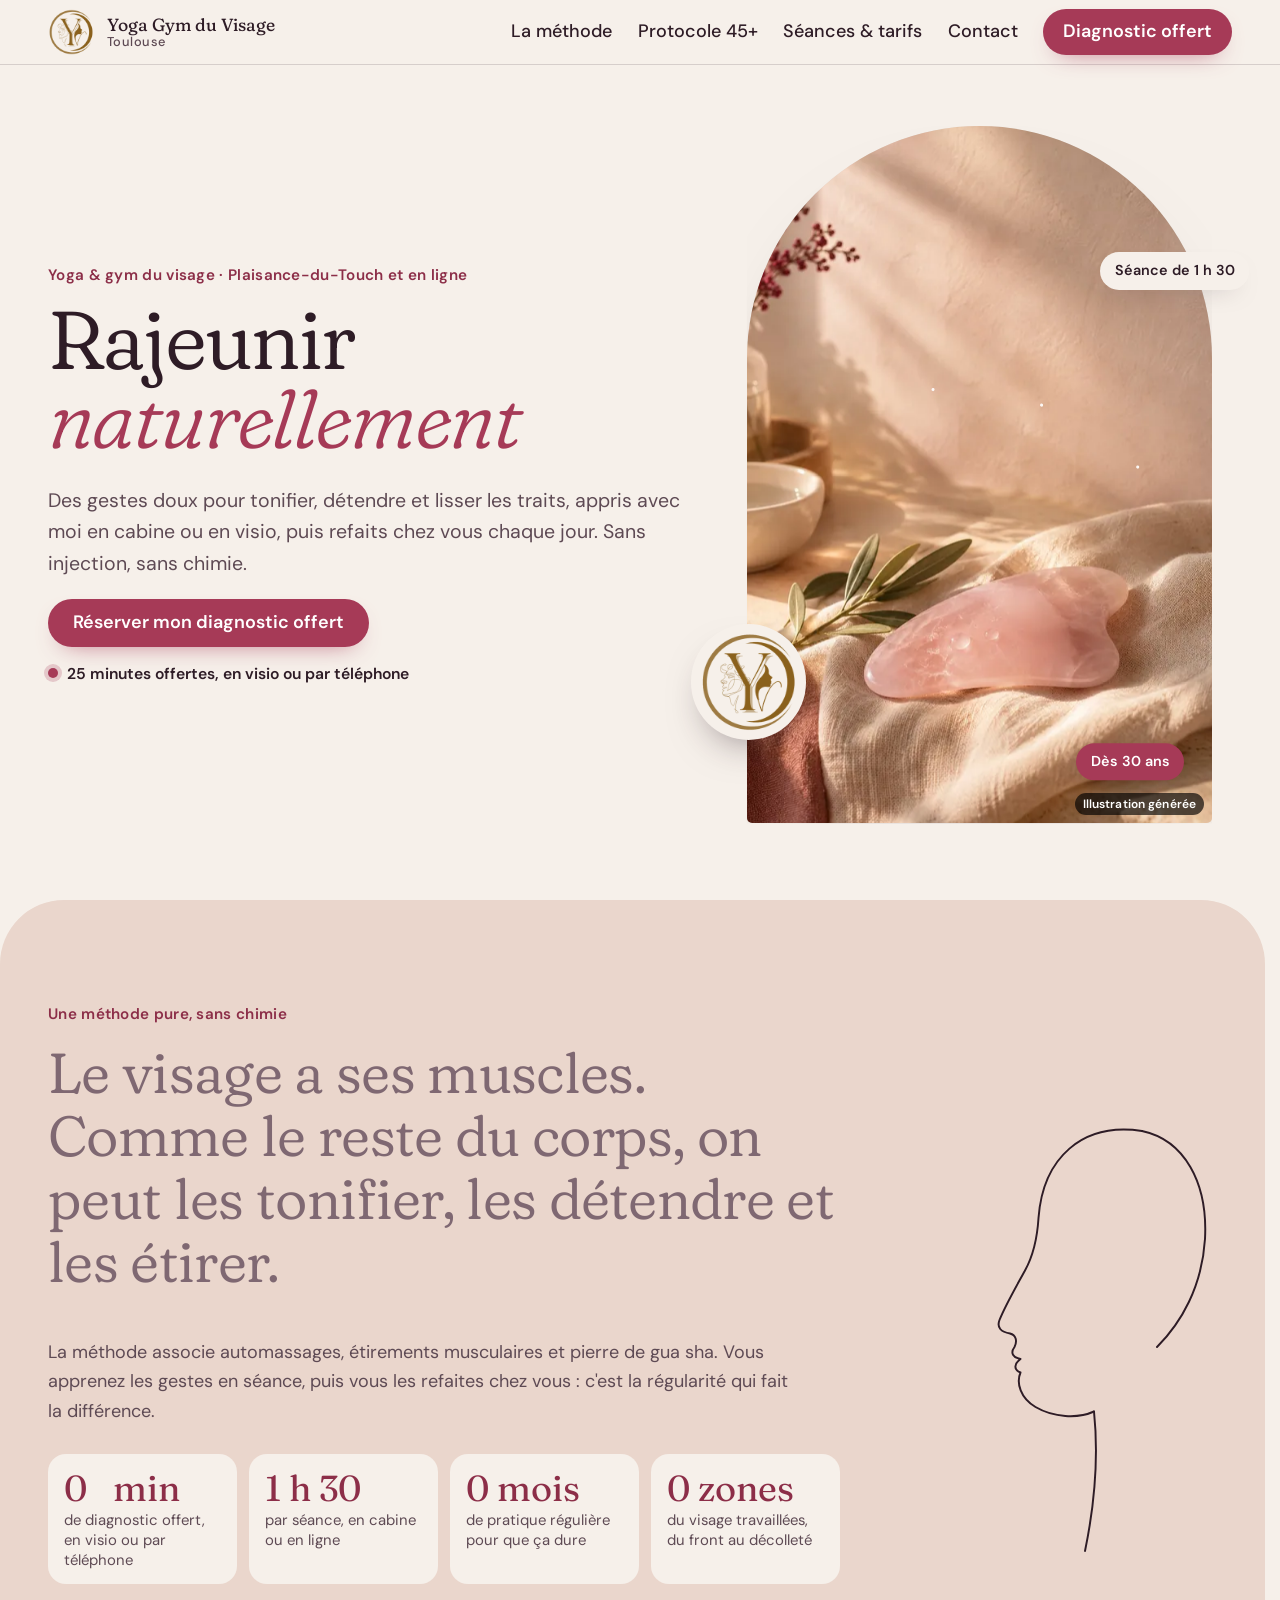
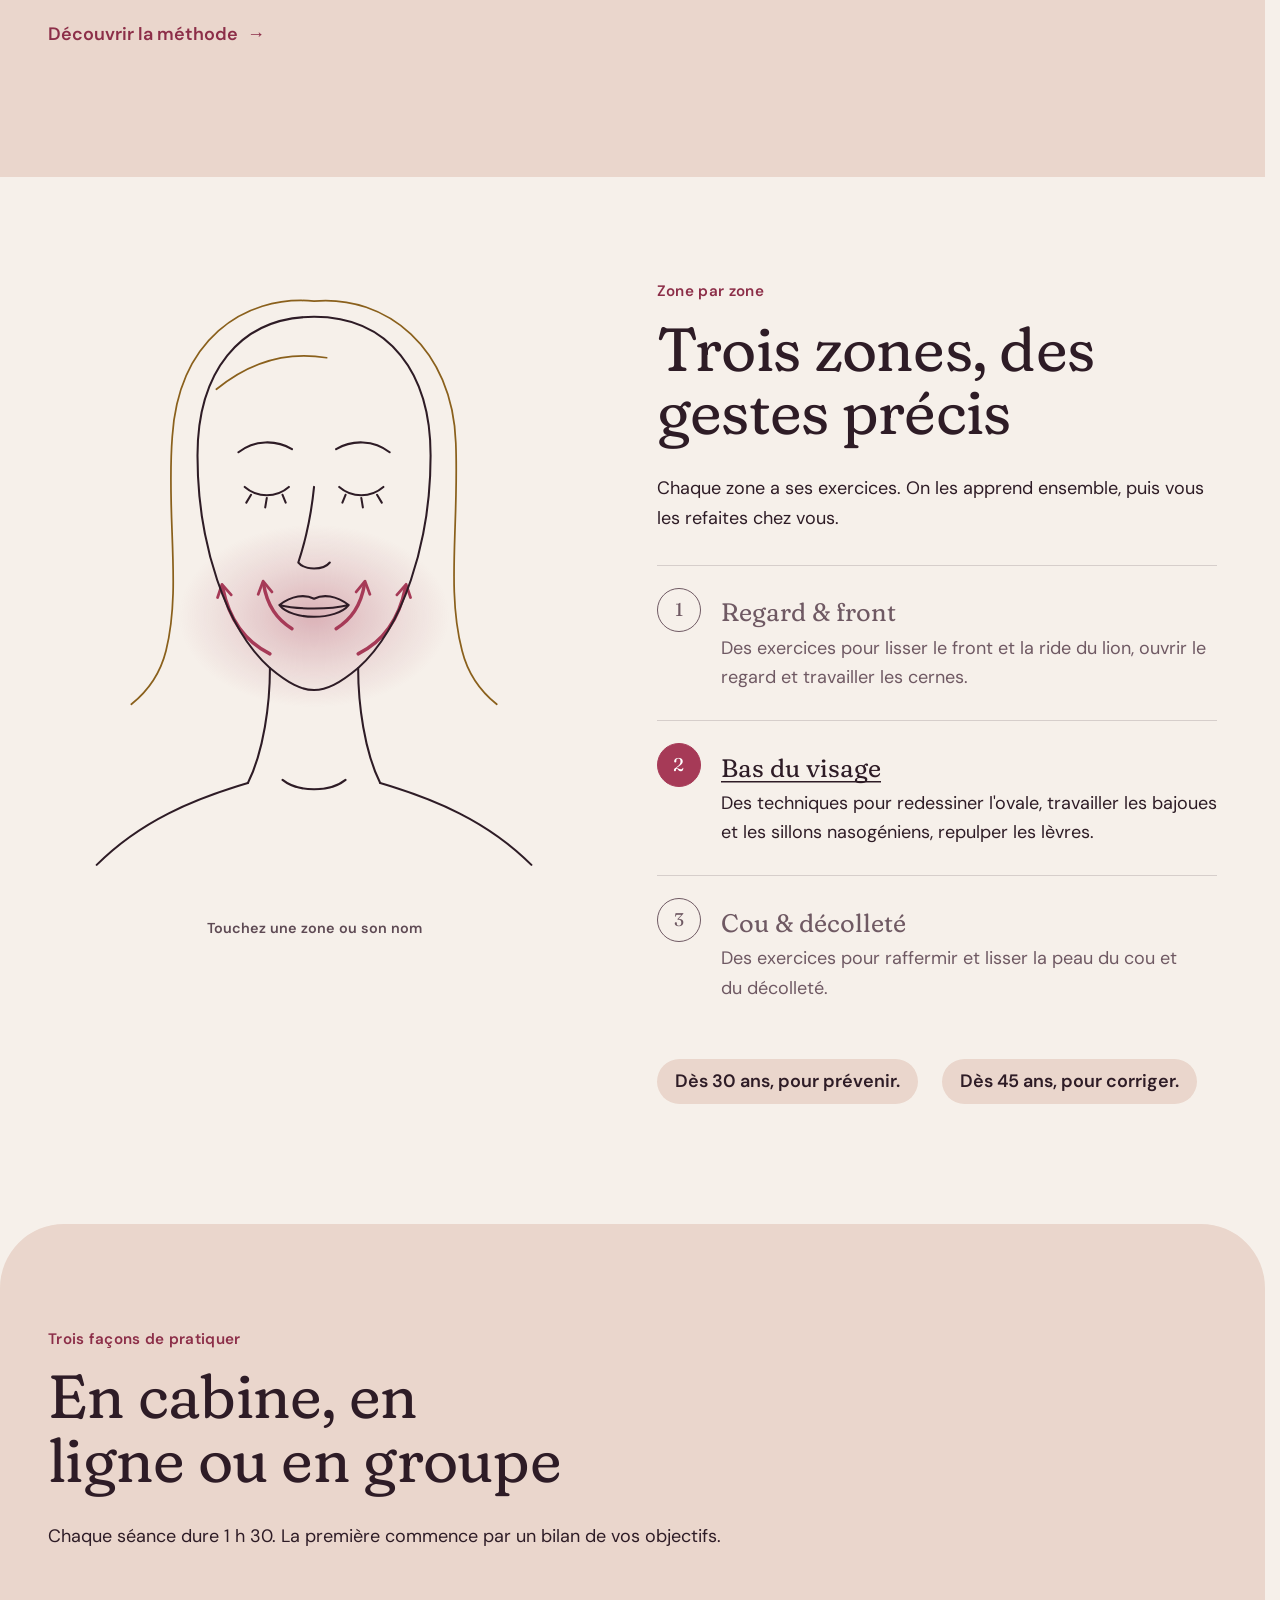
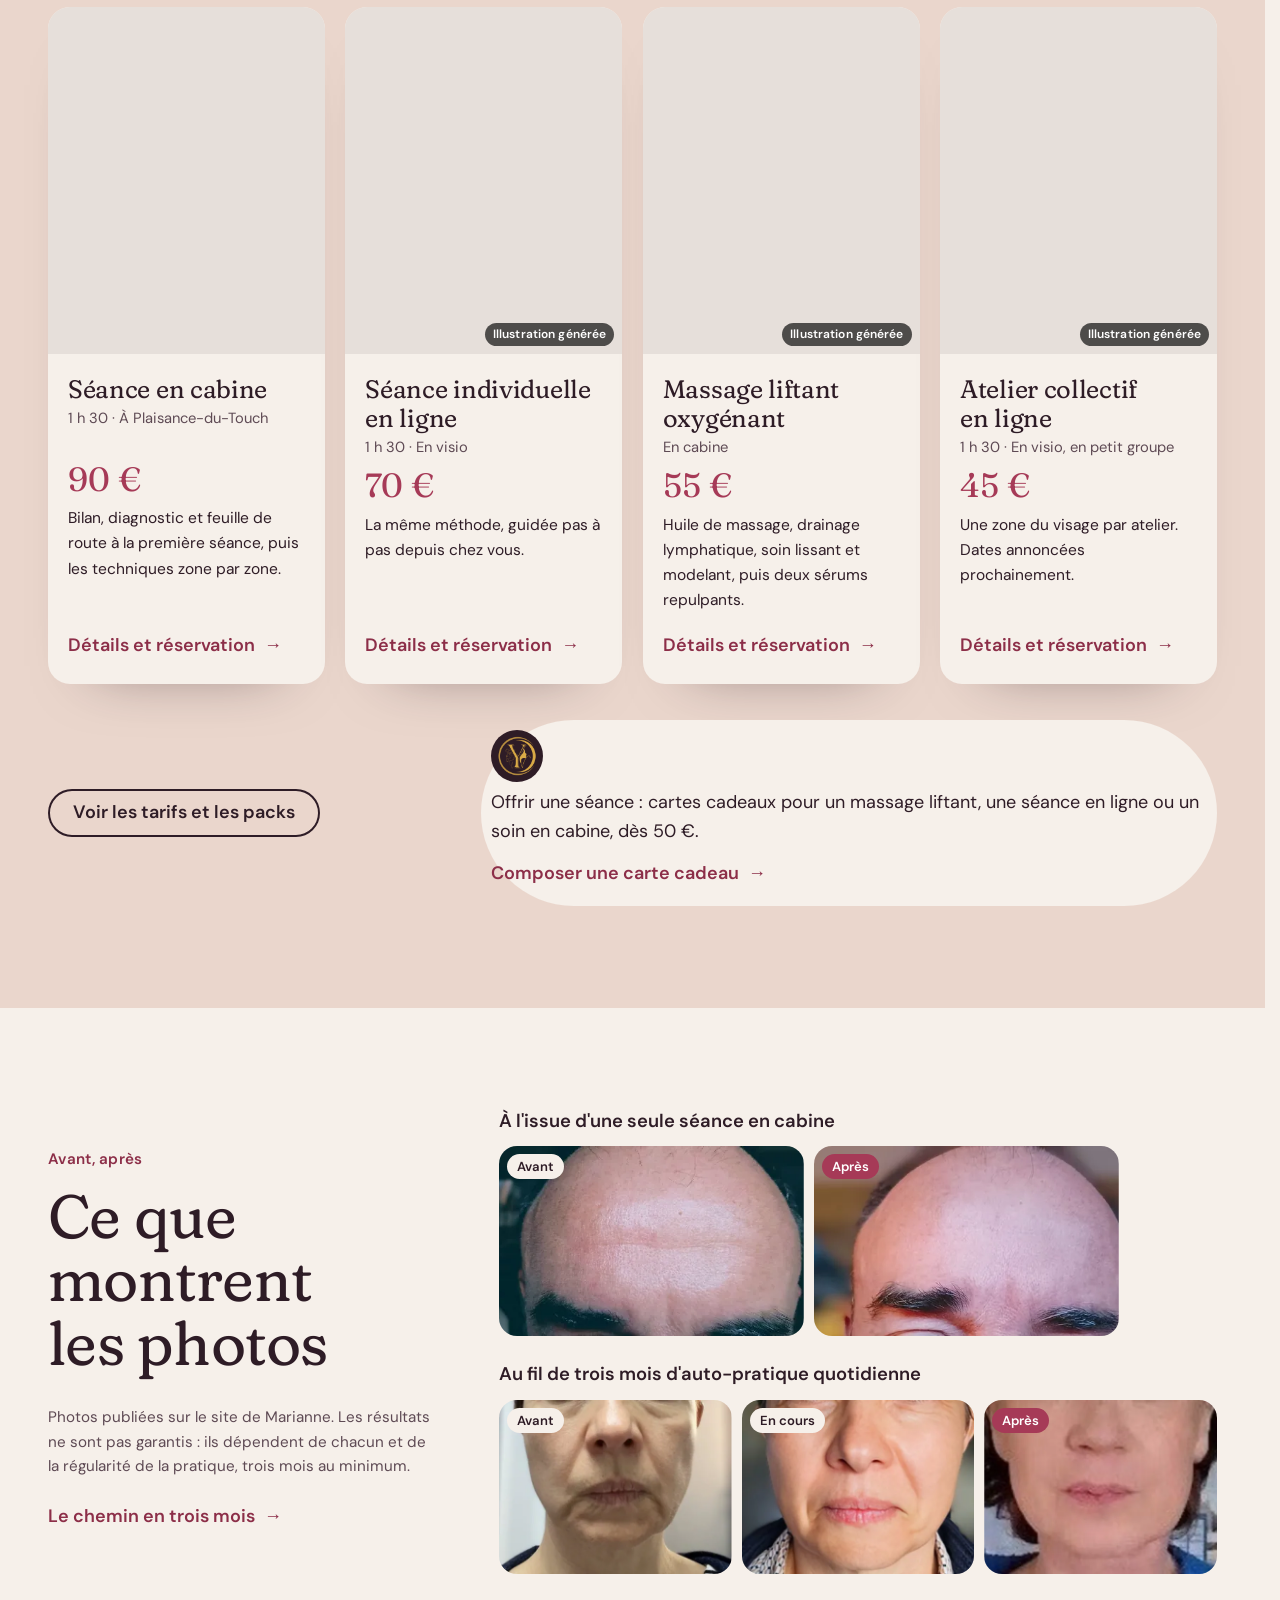
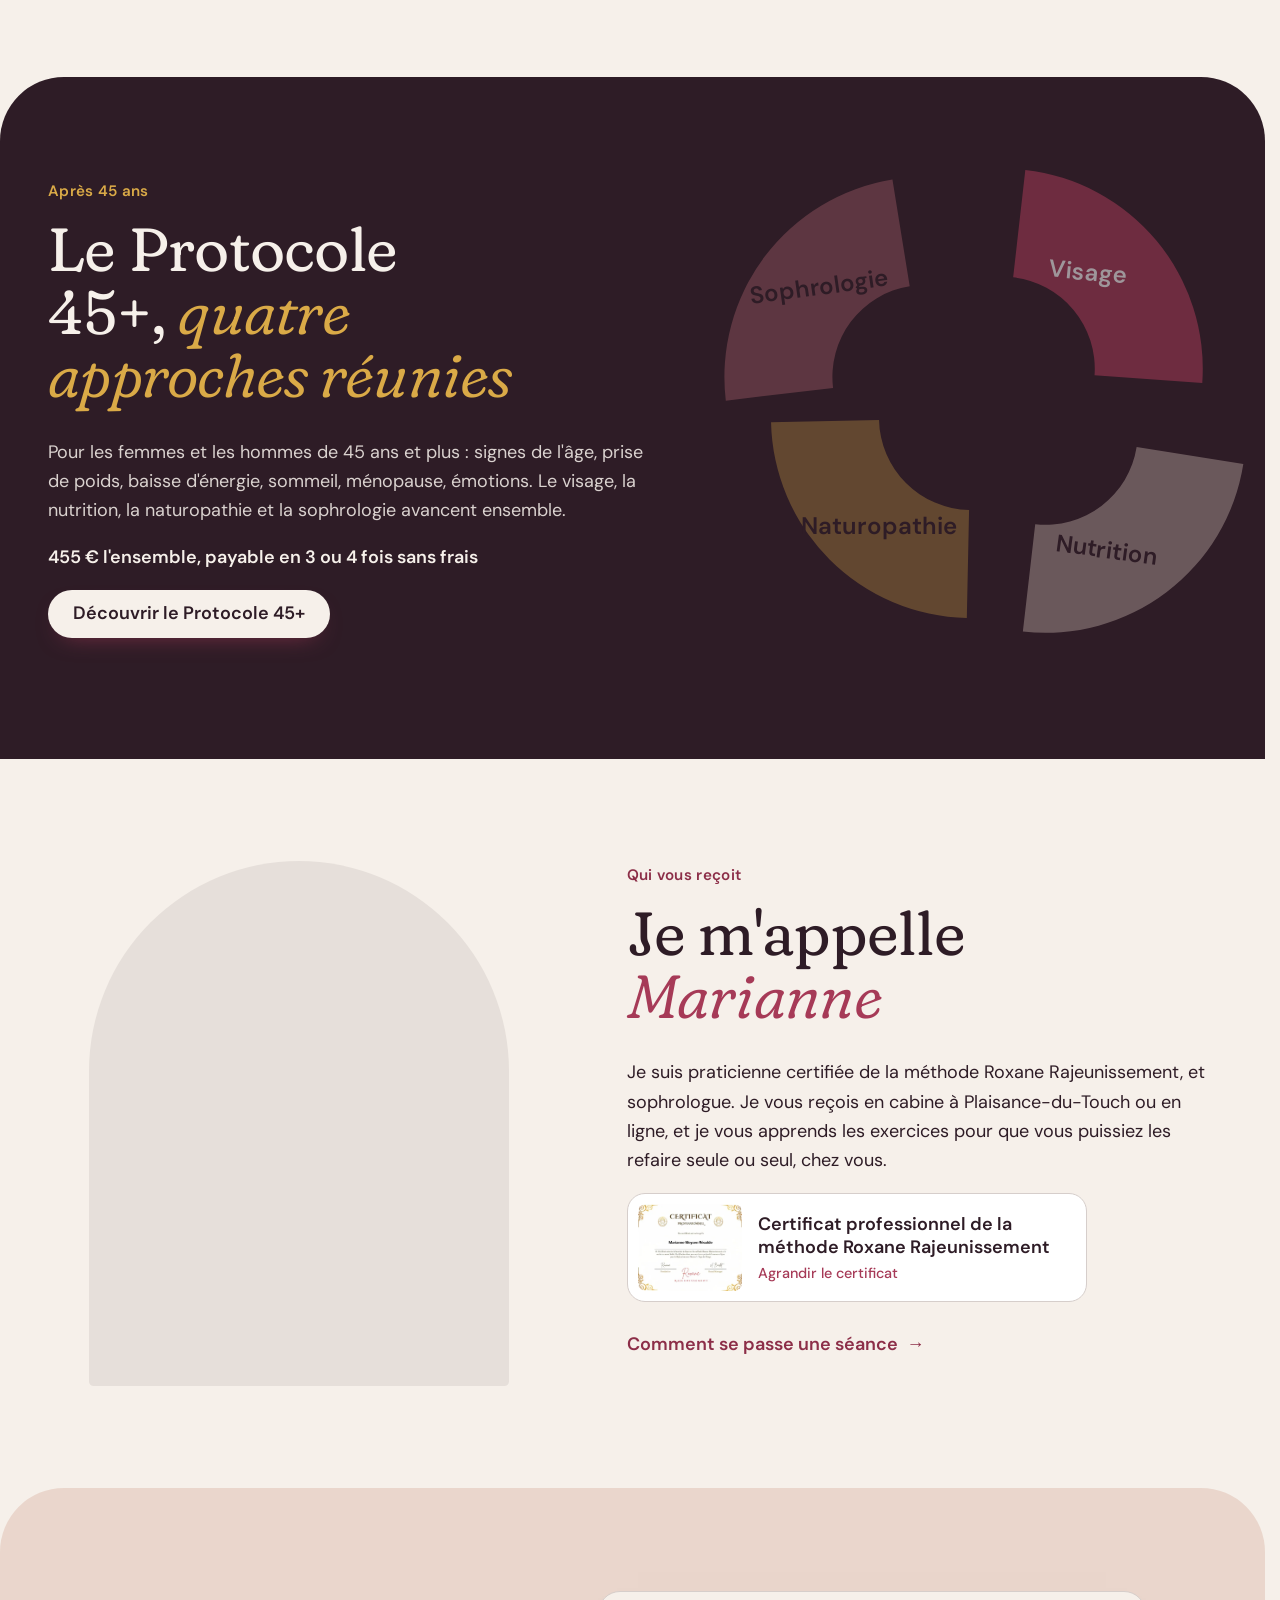
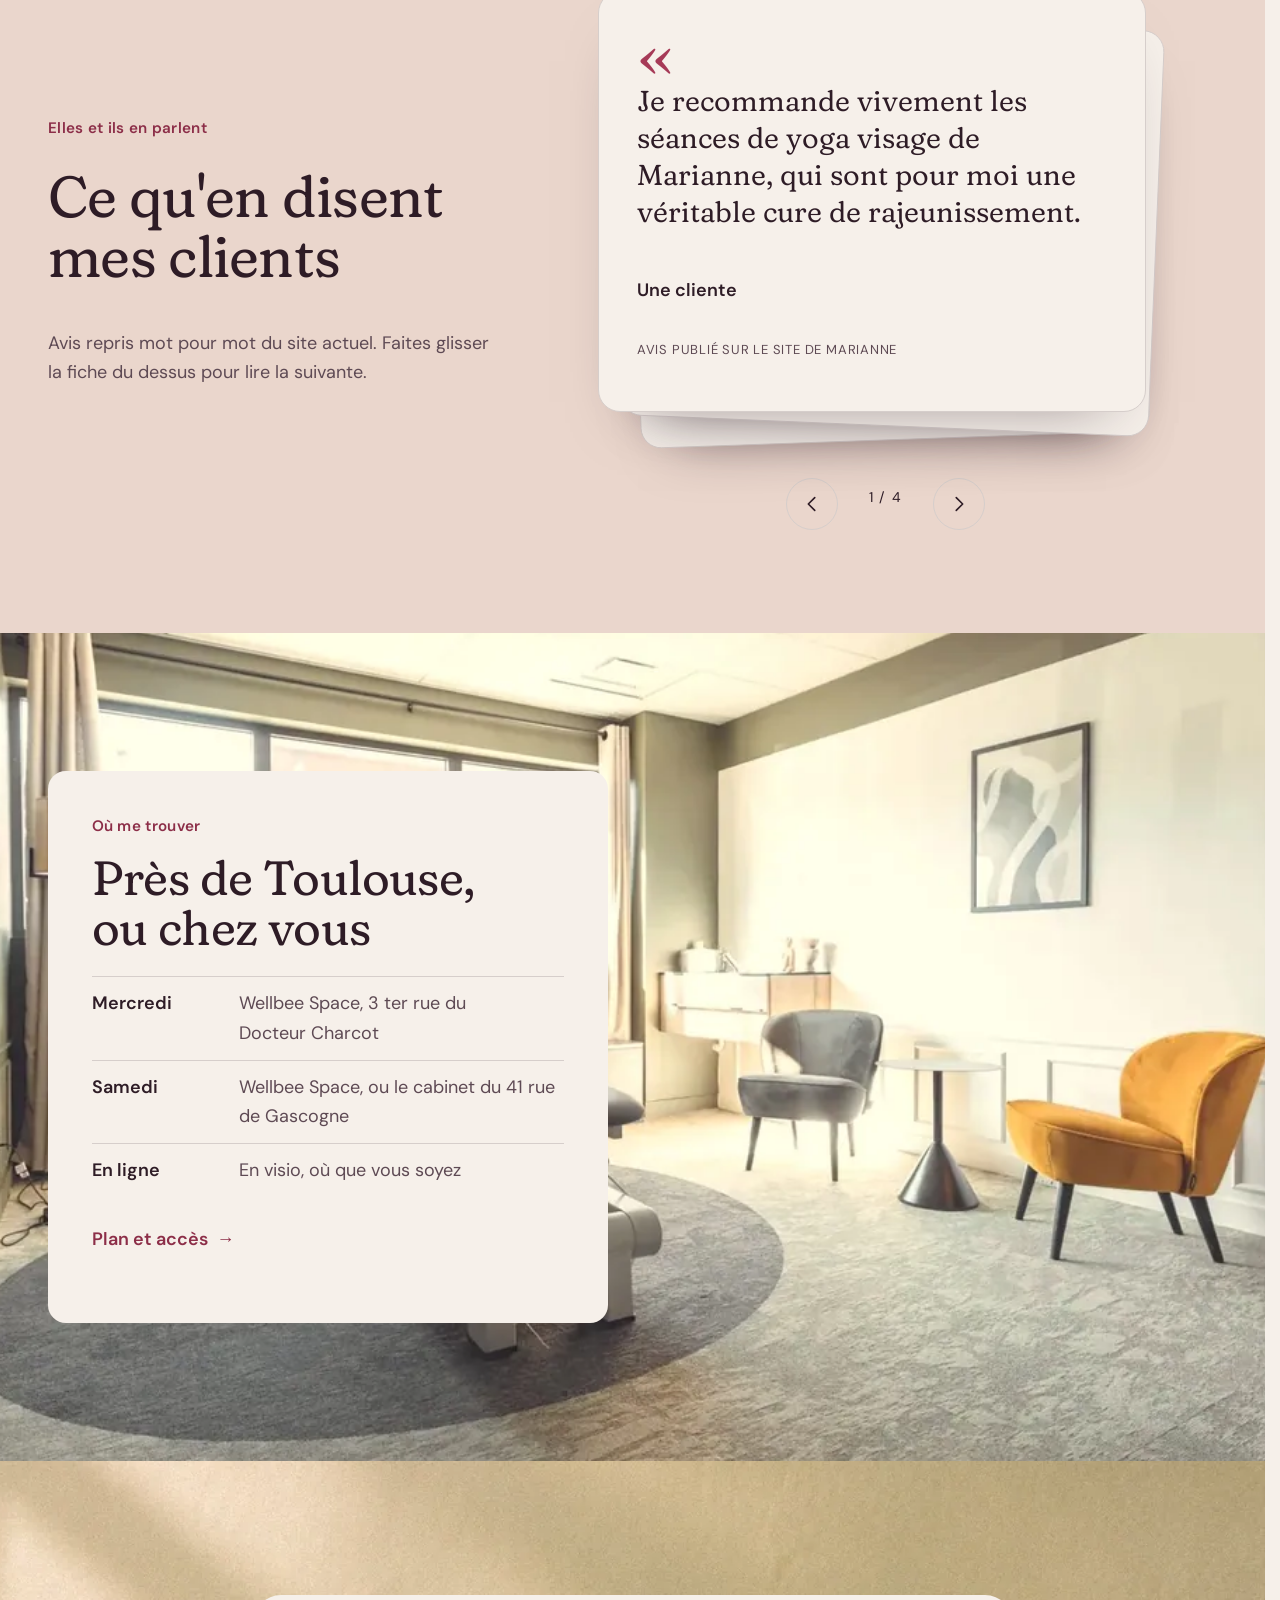
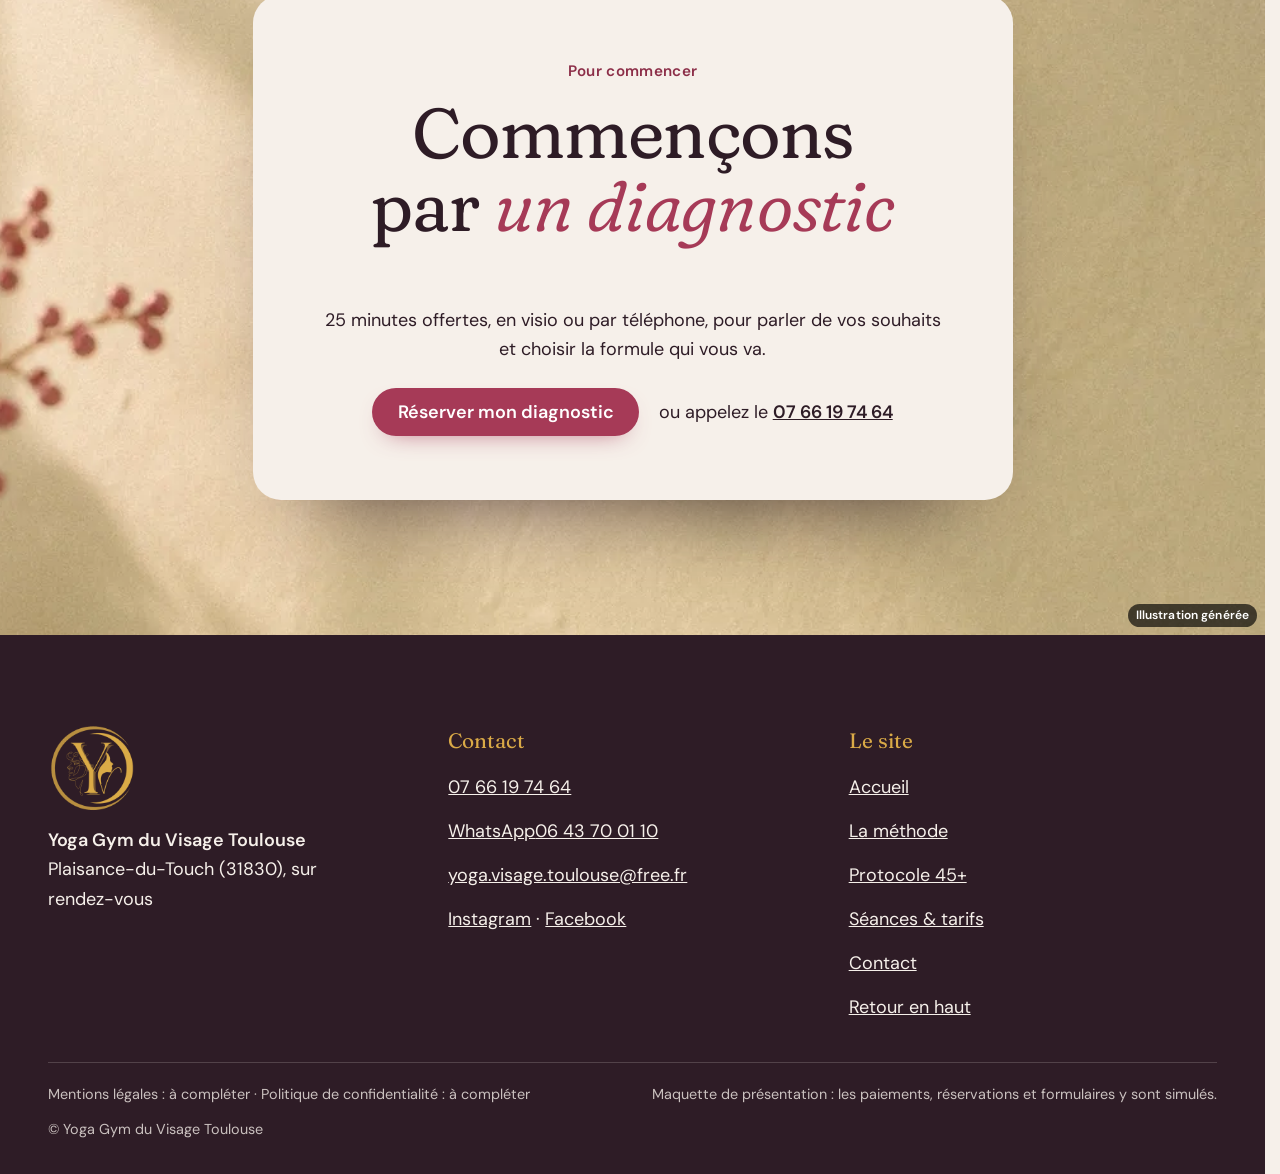
==== commit 192b99a5: "Maquette v2" ====
--- a/index.html
+++ b/index.html
@@ -1,5 +1,5 @@
 <!doctype html>
-<html lang="fr" data-v="1">
+<html lang="fr" data-v="2">
 <head>
 <meta charset="utf-8">
 <meta name="viewport" content="width=device-width, initial-scale=1, viewport-fit=cover">
@@ -35,15 +35,15 @@
 })();</script>
 <link rel="preload" href="/assets/fonts/fraunces.woff2" as="font" type="font/woff2" crossorigin>
 <link rel="preload" href="/assets/fonts/dm-sans-latin-400-normal.woff2" as="font" type="font/woff2" crossorigin>
-<link rel="stylesheet" href="/assets/css/socle.css?v=1">
-<link rel="stylesheet" href="/assets/css/modules.css?v=1">
-<link rel="stylesheet" href="/assets/css/site.css?v=1">
-<link rel="modulepreload" href="/assets/js/site.js?v=1">
-<link rel="modulepreload" href="/assets/js/socle/index.js?v=1">
+<link rel="stylesheet" href="/assets/css/socle.css?v=2">
+<link rel="stylesheet" href="/assets/css/modules.css?v=2">
+<link rel="stylesheet" href="/assets/css/site.css?v=2">
+<link rel="modulepreload" href="/assets/js/site.js?v=2">
+<link rel="modulepreload" href="/assets/js/socle/index.js?v=2">
 <script src="/assets/vendor/gsap.min.js" defer></script>
 <script src="/assets/vendor/ScrollTrigger.min.js" defer></script>
 <script src="/assets/vendor/SplitText.min.js" defer></script>
-<script type="module" src="/assets/js/site.js?v=1"></script>
+<script type="module" src="/assets/js/site.js?v=2"></script>
 <meta name="theme-color" content="#F6F0EA">
 <link rel="icon" href="/assets/images/favicon.png" type="image/png">
 <link rel="apple-touch-icon" href="/assets/images/apple-touch-icon.png">
@@ -136,6 +136,12 @@
       <p class="surtitre" data-anime>Une méthode pure, sans chimie</p>
       <p class="manifeste-texte" data-effet="manifeste">Le visage a ses muscles. Comme le reste du corps, on peut les tonifier, les détendre et les étirer.</p>
       <p class="manifeste-suite" data-anime>La méthode associe automassages, étirements musculaires et pierre de gua sha. Vous apprenez les gestes en séance, puis vous les refaites chez vous : c&#39;est la régularité qui fait la différence.</p>
+      <ul class="chiffres" data-anime="cascade">
+        <li><strong><span data-compteur="25">25</span> min</strong><span>de diagnostic offert, en visio ou par téléphone</span></li>
+        <li><strong>1 h 30</strong><span>par séance, en cabine ou en ligne</span></li>
+        <li><strong><span data-compteur="3">3</span> mois</strong><span>de pratique régulière pour que ça dure</span></li>
+        <li><strong><span data-compteur="3">3</span> zones</strong><span>du visage travaillées, du front au décolleté</span></li>
+      </ul>
       <p data-anime><a href="/methode" class="lien-fleche" data-libelle="La méthode">Découvrir la méthode</a></p>
     </div>
     <svg class="profil manifeste-profil" viewBox="0 0 200 300" aria-hidden="true" data-fx="trace" data-visuel>
@@ -150,18 +156,31 @@
 </section>
 <section class="visage" id="zones">
   <div class="conteneur visage-grille">
-    <div class="visage-scene"><svg class="visage-face" viewBox="0 0 320 400" role="img" aria-label="Dessin d'un visage au trait : les trois zones s'allument tour à tour" data-visuel>
+    <div class="visage-scene" id="visage-dessin"><svg class="visage-face" viewBox="0 0 320 400" role="img" aria-label="Dessin d'un visage au trait : les trois zones s'allument tour à tour" data-visuel>
+  <defs>
+    <radialGradient id="lueur" cx="50%" cy="50%" r="50%"><stop offset="0" stop-color="#A63A57" stop-opacity=".34"/><stop offset=".6" stop-color="#A63A57" stop-opacity=".12"/><stop offset="1" stop-color="#A63A57" stop-opacity="0"/></radialGradient>
+    <marker id="pointe" viewBox="0 0 10 10" refX="6" refY="5" markerWidth="5" markerHeight="5" orient="auto-start-reverse"><path d="M1 1 L8 5 L1 9" fill="none" stroke="#A63A57" stroke-width="1.6" stroke-linecap="round" stroke-linejoin="round"/></marker>
+  </defs>
   <g class="zone" data-zone="regard">
-    <path class="zone-fond" d="M88 70 C100 30 220 30 232 70 L236 150 C210 160 110 160 84 150 Z"/>
-    <path class="zone-geste" d="M130 96 C134 80 140 66 148 52 M190 96 C186 80 180 66 172 52 M112 134 C104 128 98 118 96 106 M208 134 C216 128 222 118 224 106"/>
+    <ellipse class="zone-fond" cx="160" cy="104" rx="96" ry="66" fill="url(#lueur)"/>
+    <path class="zone-geste" marker-end="url(#pointe)" d="M140 98 C140 84 142 70 146 56"/>
+    <path class="zone-geste" marker-end="url(#pointe)" d="M180 98 C180 84 178 70 174 56"/>
+    <path class="zone-geste" marker-end="url(#pointe)" d="M112 142 C104 136 100 128 98 116"/>
+    <path class="zone-geste" marker-end="url(#pointe)" d="M208 142 C216 136 220 128 222 116"/>
   </g>
   <g class="zone" data-zone="bas">
-    <path class="zone-fond" d="M86 170 C110 182 210 182 234 170 C232 214 206 252 160 258 C114 252 88 214 86 170 Z"/>
-    <path class="zone-geste" d="M128 232 C112 222 102 208 98 190 M192 232 C208 222 218 208 222 190 M150 214 C140 210 132 204 128 196 M170 214 C180 210 188 204 192 196"/>
+    <ellipse class="zone-fond" cx="160" cy="214" rx="86" ry="58" fill="url(#lueur)"/>
+    <path class="zone-geste" marker-end="url(#pointe)" d="M132 238 C116 230 106 216 102 196"/>
+    <path class="zone-geste" marker-end="url(#pointe)" d="M188 238 C204 230 214 216 218 196"/>
+    <path class="zone-geste" marker-end="url(#pointe)" d="M146 222 C136 216 130 206 128 194"/>
+    <path class="zone-geste" marker-end="url(#pointe)" d="M174 222 C184 216 190 206 192 194"/>
   </g>
   <g class="zone" data-zone="cou">
-    <path class="zone-fond" d="M122 262 C140 270 180 270 198 262 L204 320 C236 330 270 342 300 372 L20 372 C50 342 84 330 116 320 Z"/>
-    <path class="zone-geste" d="M140 330 C140 310 142 292 146 274 M180 330 C180 310 178 292 174 274 M90 360 C110 346 130 340 150 338 M230 360 C210 346 190 340 170 338"/>
+    <ellipse class="zone-fond" cx="160" cy="322" rx="120" ry="58" fill="url(#lueur)"/>
+    <path class="zone-geste" marker-end="url(#pointe)" d="M146 330 C146 312 148 296 150 280"/>
+    <path class="zone-geste" marker-end="url(#pointe)" d="M174 330 C174 312 172 296 170 280"/>
+    <path class="zone-geste" marker-end="url(#pointe)" d="M96 360 C112 348 128 342 144 340"/>
+    <path class="zone-geste" marker-end="url(#pointe)" d="M224 360 C208 348 192 342 176 340"/>
   </g>
   <g class="trait-visage">
     <path d="M160 24 C112 24 86 60 86 112 C86 168 104 222 132 247 C144 257 152 261 160 261 C168 261 176 257 188 247 C216 222 234 168 234 112 C234 60 208 24 160 24 Z"/>
@@ -174,13 +193,13 @@
     <path d="M118 320 C84 330 50 344 22 372 M202 320 C236 330 270 344 298 372"/>
     <path d="M140 318 C150 326 170 326 180 318"/>
   </g>
-</svg></div>
+</svg><p class="visage-astuce" aria-hidden="true">Touchez une zone ou son nom</p></div>
     <div class="visage-texte">
       <p class="surtitre" data-anime>Zone par zone</p>
       <h2 data-anime="lignes">Trois zones, des gestes précis</h2>
       <p data-anime>Chaque zone a ses exercices. On les apprend ensemble, puis vous les refaites chez vous.</p>
       <ol class="visage-etapes" data-effet="carte-visage">
-        <li class="visage-etape" data-zone="regard"><span class="visage-num" aria-hidden="true">1</span><h3>Regard &amp; front</h3><p>Des exercices pour lisser le front et la ride du lion, ouvrir le regard et travailler les cernes.</p></li><li class="visage-etape" data-zone="bas"><span class="visage-num" aria-hidden="true">2</span><h3>Bas du visage</h3><p>Des techniques pour redessiner l&#39;ovale, travailler les bajoues et les sillons nasogéniens, repulper les lèvres.</p></li><li class="visage-etape" data-zone="cou"><span class="visage-num" aria-hidden="true">3</span><h3>Cou &amp; décolleté</h3><p>Des exercices pour raffermir et lisser la peau du cou et du décolleté.</p></li>
+        <li class="visage-etape" data-zone="regard"><span class="visage-num" aria-hidden="true">1</span><h3><button type="button" class="visage-choix" aria-pressed="false" aria-controls="visage-dessin">Regard &amp; front</button></h3><p>Des exercices pour lisser le front et la ride du lion, ouvrir le regard et travailler les cernes.</p></li><li class="visage-etape" data-zone="bas"><span class="visage-num" aria-hidden="true">2</span><h3><button type="button" class="visage-choix" aria-pressed="false" aria-controls="visage-dessin">Bas du visage</button></h3><p>Des techniques pour redessiner l&#39;ovale, travailler les bajoues et les sillons nasogéniens, repulper les lèvres.</p></li><li class="visage-etape" data-zone="cou"><span class="visage-num" aria-hidden="true">3</span><h3><button type="button" class="visage-choix" aria-pressed="false" aria-controls="visage-dessin">Cou &amp; décolleté</button></h3><p>Des exercices pour raffermir et lisser la peau du cou et du décolleté.</p></li>
       </ol>
       <p class="visage-ages" data-anime><span>Dès 30 ans, pour prévenir.</span> <span>Dès 45 ans, pour corriger.</span></p>
     </div>
@@ -193,6 +212,8 @@
       <h2 data-anime="lignes">En cabine, en ligne ou en groupe</h2>
       <p data-anime>Chaque séance dure 1 h 30. La première commence par un bilan de vos objectifs.</p>
     </div>
+    <p class="glisser" aria-hidden="true">Faites glisser pour voir les quatre formules</p>
+    <div class="formules-piste" role="region" tabindex="0" aria-label="Les quatre formules">
     <ul class="formules-liste" data-anime="cascade">
       <li class="formule" data-survol="incline" data-survol-force="4">
         <figure class="media formule-media" style="--cadrage:50% 50%;aspect-ratio:4 / 5">
@@ -201,8 +222,8 @@
   </picture>
 </figure>
         <div class="formule-corps">
-          <h3>Séance en cabine</h3>
-          <p class="formule-meta">1 h 30 · À Plaisance-du-Touch</p>
+          <div class="formule-tete"><h3>Séance en cabine</h3>
+          <p class="formule-meta">1 h 30 · À Plaisance-du-Touch</p></div>
           <p class="formule-prix" data-prix>90 €</p>
           <p class="formule-texte">Bilan, diagnostic et feuille de route à la première séance, puis les techniques zone par zone.</p>
           <a href="/seances-tarifs#seance-cabine" class="lien-fleche" data-libelle="Séances &amp; tarifs" aria-label="Séance en cabine : détails et réservation">Détails et réservation</a>
@@ -214,8 +235,8 @@
   </picture><figcaption class="mention-ia">Illustration générée</figcaption>
 </figure>
         <div class="formule-corps">
-          <h3>Séance individuelle en ligne</h3>
-          <p class="formule-meta">1 h 30 · En visio</p>
+          <div class="formule-tete"><h3>Séance individuelle en ligne</h3>
+          <p class="formule-meta">1 h 30 · En visio</p></div>
           <p class="formule-prix" data-prix>70 €</p>
           <p class="formule-texte">La même méthode, guidée pas à pas depuis chez vous.</p>
           <a href="/seances-tarifs#seance-en-ligne" class="lien-fleche" data-libelle="Séances &amp; tarifs" aria-label="Séance individuelle en ligne : détails et réservation">Détails et réservation</a>
@@ -227,8 +248,8 @@
   </picture><figcaption class="mention-ia">Illustration générée</figcaption>
 </figure>
         <div class="formule-corps">
-          <h3>Massage liftant oxygénant</h3>
-          <p class="formule-meta">En cabine</p>
+          <div class="formule-tete"><h3>Massage liftant oxygénant</h3>
+          <p class="formule-meta">En cabine</p></div>
           <p class="formule-prix" data-prix>55 €</p>
           <p class="formule-texte">Huile de massage, drainage lymphatique, soin lissant et modelant, puis deux sérums repulpants.</p>
           <a href="/seances-tarifs#seance-massage" class="lien-fleche" data-libelle="Séances &amp; tarifs" aria-label="Massage liftant oxygénant : détails et réservation">Détails et réservation</a>
@@ -240,25 +261,28 @@
   </picture><figcaption class="mention-ia">Illustration générée</figcaption>
 </figure>
         <div class="formule-corps">
-          <h3>Atelier collectif en ligne</h3>
-          <p class="formule-meta">1 h 30 · En visio, en petit groupe</p>
+          <div class="formule-tete"><h3>Atelier collectif en ligne</h3>
+          <p class="formule-meta">1 h 30 · En visio, en petit groupe</p></div>
           <p class="formule-prix" data-prix>45 €</p>
           <p class="formule-texte">Une zone du visage par atelier. Dates annoncées prochainement.</p>
           <a href="/seances-tarifs#seance-ateliers" class="lien-fleche" data-libelle="Séances &amp; tarifs" aria-label="Atelier collectif en ligne : détails et réservation">Détails et réservation</a>
         </div>
       </li>
     </ul>
+    </div>
     <div class="formules-pied" data-anime>
       <a href="/seances-tarifs#packs" class="bouton bouton--contour" data-libelle="Séances &amp; tarifs">Voir les tarifs et les packs</a>
       <p class="formules-cadeau"><span class="formules-cadeau-logo" aria-hidden="true"><img src="/assets/images/logo-dore.webp" alt="" width="40" height="40" loading="lazy"></span><span>Offrir une séance : cartes cadeaux pour un massage liftant, une séance en ligne ou un soin en cabine, dès 50 €.</span> <a href="/seances-tarifs#cartes-cadeaux" class="lien-fleche" data-libelle="Séances &amp; tarifs">Composer une carte cadeau</a></p>
     </div>
   </div>
 </section>
-<section class="resultats" id="resultats">
-  <div class="conteneur">
+<section class="resultats resultats--accueil" id="resultats">
+  <div class="conteneur resultats-grille">
     <div class="tete-section">
       <p class="surtitre" data-anime>Avant, après</p>
       <h2 data-anime="lignes">Ce que montrent les photos</h2>
+      <p class="note" data-anime>Photos publiées sur le site de Marianne. Les résultats ne sont pas garantis : ils dépendent de chacun et de la régularité de la pratique, trois mois au minimum.</p>
+      <p data-anime><a href="/methode#trois-mois" class="lien-fleche" data-libelle="La méthode">Le chemin en trois mois</a></p>
     </div>
     <div class="duos">
       <div class="duo duo--2">
@@ -297,7 +321,6 @@
         </div>
       </div>
     </div>
-    <p class="note" data-anime>Photos publiées sur le site de Marianne. Les résultats ne sont pas garantis : ils dépendent de chacun et de la régularité de la pratique, trois mois au minimum.</p>
   </div>
 </section>
 <section class="bande-protocole" id="protocole">
@@ -376,7 +399,7 @@
 </figure>
   <div class="lieux-carte">
     <p class="surtitre" data-anime>Où me trouver</p>
-    <h2 data-anime="lignes">À Plaisance‑du‑Touch, ou chez vous</h2>
+    <h2 data-anime="lignes">Près de Toulouse, ou chez vous</h2>
     <dl class="lieux-jours" data-anime="cascade">
       <div><dt>Mercredi</dt><dd>Wellbee Space, 3 ter rue du Docteur Charcot</dd></div>
       <div><dt>Samedi</dt><dd>Wellbee Space, ou le cabinet du 41 rue de Gascogne</dd></div>
@@ -420,8 +443,8 @@
     <div>
       <p class="pied-titre">Contact</p>
       <ul>
-        <li><a href="tel:+33766197464">07 66 19 74 64</a></li>
-        <li><a href="https://api.whatsapp.com/send?phone=33643700110" target="_blank" rel="noopener">WhatsApp 06 43 70 01 10<span class="visuellement-cache"> (nouvel onglet)</span></a></li>
+        <li><a href="tel:+33766197464"><span class="sans-coupure">07 66 19 74 64</span></a></li>
+        <li><a href="https://api.whatsapp.com/send?phone=33643700110" target="_blank" rel="noopener">WhatsApp <span class="sans-coupure">06 43 70 01 10</span><span class="visuellement-cache"> (nouvel onglet)</span></a></li>
         <li><a href="mailto:yoga.visage.toulouse@free.fr">yoga.visage.toulouse@free.fr</a></li>
         <li><a href="https://instagram.com/yoga.gymvisagetoulouse/" target="_blank" rel="noopener">Instagram<span class="visuellement-cache"> (nouvel onglet)</span></a> · <a href="https://facebook.com/profile.php?id=61575806460836" target="_blank" rel="noopener">Facebook<span class="visuellement-cache"> (nouvel onglet)</span></a></li>
       </ul>
--- a/assets/css/site.css
+++ b/assets/css/site.css
@@ -141,22 +141,26 @@
 .visage-face { width: 100%; max-height: min(70svh, 640px); }
 .visage-face .trait-visage path { fill: none; stroke: var(--texte); stroke-width: 1.3; stroke-linecap: round; stroke-linejoin: round; }
 .visage-face .trait-visage .cheveux { stroke: var(--or-fonce); stroke-width: 1.1; }
-.visage-face .zone-fond { fill: var(--accent); opacity: 0; transition: opacity .6s var(--courbe); }
-.visage-face .zone-geste { fill: none; stroke: var(--accent); stroke-width: 2.4; stroke-linecap: round; stroke-dasharray: 1; stroke-dashoffset: 1; transition: stroke-dashoffset 1.1s var(--courbe); }
-.visage-face .zone.actif .zone-fond { opacity: .13; }
-.visage-face .zone.actif .zone-geste { stroke-dashoffset: 0; }
+.visage-face .zone-fond { opacity: 0; transform-box: fill-box; transform-origin: 50% 50%; transform: scale(.7); transition: opacity .6s var(--courbe), transform .9s var(--courbe); }
+.visage-face .zone { cursor: pointer; }
+.visage-face .zone-geste { fill: none; stroke: var(--accent); stroke-width: 2.2; stroke-linecap: round; stroke-dasharray: 1; stroke-dashoffset: 1; opacity: 0; transition: stroke-dashoffset 1s var(--courbe), opacity .25s; }
+.visage-face .zone.actif .zone-fond { opacity: 1; transform: none; }
+.visage-face .zone.actif .zone-geste { stroke-dashoffset: 0; opacity: 1; }
+.visage-face .zone.actif .zone-geste:nth-of-type(2) { transition-delay: .12s; }
+.visage-face .zone.actif .zone-geste:nth-of-type(3) { transition-delay: .24s; }
+.visage-face .zone.actif .zone-geste:nth-of-type(4) { transition-delay: .36s; }
 .visage-etapes { list-style: none; margin: 32px 0; padding: 0; display: grid; gap: 4px; }
 .visage-etape { position: relative; padding: 24px 0 24px 64px; border-top: 1px solid var(--ligne); color: #6F5963; transition: color .5s var(--courbe); }
 .visage-etape.actif { color: var(--texte); }
 .visage-etape h3 { margin: 0 0 .3em; }
 .visage-etape p { margin: 0; color: inherit; }
-.visage-num { position: absolute; left: 0; top: 22px; width: 44px; height: 44px; border-radius: 50%; display: grid; place-items: center; border: 1.5px solid currentColor; font-family: var(--police-titres); font-size: 1.15rem; transition: background-color .4s, color .4s, border-color .4s; }
+.visage-num { position: absolute; left: 0; top: 22px; width: 44px; height: 44px; border-radius: 50%; display: grid; place-items: center; border: 1.5px solid currentColor; font-family: var(--police-titres); font-size: 1.15rem; }
 .visage-etape.actif .visage-num { background: var(--accent); border-color: var(--accent); color: #fff; }
 .visage-ages { display: flex; flex-wrap: wrap; gap: 8px 24px; font-weight: 600; }
 .visage-ages span { padding: .45em 1em; border-radius: 999px; background: var(--poudre); }
 html:not(.js) .visage-etape, html.secours .visage-etape { color: var(--texte); }
-html:not(.js) .visage-face .zone-fond, html.secours .visage-face .zone-fond { opacity: .1; }
-html:not(.js) .visage-face .zone-geste, html.secours .visage-face .zone-geste { stroke-dashoffset: 0; }
+html:not(.js) .visage-face .zone-fond, html.secours .visage-face .zone-fond { opacity: .7; transform: none; }
+html:not(.js) .visage-face .zone-geste, html.secours .visage-face .zone-geste { stroke-dashoffset: 0; opacity: 1; }
 @media (max-width: 860px) {
   .visage-grille { grid-template-columns: minmax(0, 1fr); }
   .visage-scene { position: static; order: 2; width: min(100%, 380px); justify-self: center; }
@@ -335,8 +339,11 @@
 .zone-carte p { margin: 0; color: var(--texte-doux); }
 .ateliers .visage-ages span { background: var(--fond); }
 .parcours { padding-block: var(--section); }
-.parcours-semaines { display: grid; grid-template-columns: repeat(12, minmax(0, 1fr)); gap: clamp(4px, 1vw, 12px); }
-.semaine { display: grid; place-items: center; aspect-ratio: 1; border-radius: 50%; border: 1.5px solid var(--ligne); font-size: .85rem; font-weight: 600; color: var(--texte-doux); transition: transform .4s var(--courbe); }
+.parcours-semaines { display: grid; grid-template-columns: repeat(3, minmax(0, 1fr)); gap: clamp(12px, 2.4vw, 32px); }
+.mois { padding: 14px 16px 16px; border-radius: var(--rayon); background: var(--argile); }
+.mois-nom { margin: 0 0 10px; font-family: var(--police-titres); font-size: 1.15rem; }
+.mois-semaines { display: grid; grid-template-columns: repeat(4, minmax(0, 1fr)); gap: clamp(6px, 1vw, 12px); }
+.semaine { display: grid; place-items: center; aspect-ratio: 1; max-width: 56px; border-radius: 50%; border: 1.5px solid color-mix(in srgb, var(--texte) 30%, var(--argile)); background: var(--fond); font-size: .85rem; font-weight: 600; color: var(--texte-doux); transition: transform .4s var(--courbe); }
 .semaine.pleine { background: var(--accent); border-color: var(--accent); color: #fff; transform: translateY(-4px); }
 .parcours-barre { height: 3px; margin: 22px 0 32px; background: var(--ligne); border-radius: 3px; overflow: hidden; }
 .parcours-barre span { display: block; height: 100%; background: var(--accent); transform: scaleX(0); transform-origin: 0 50%; }
@@ -367,7 +374,7 @@
   .bandeau { margin-top: 64px; }
   .bandeau .badge { left: auto; right: 16px; transform: translateY(-62%); width: 96px; }
 }
-@media (max-width: 520px) { .parcours-semaines { grid-template-columns: repeat(6, minmax(0, 1fr)); } .parcours-etapes { grid-template-columns: minmax(0, 1fr); } }
+@media (max-width: 520px) { .parcours-semaines { grid-template-columns: minmax(0, 1fr); gap: 8px; } .mois { display: grid; grid-template-columns: 4.6em minmax(0, 1fr); align-items: center; padding: 10px 12px; } .mois-nom { margin: 0; font-size: 1rem; } .parcours-etapes { grid-template-columns: minmax(0, 1fr); } }
 
 /* ---------- Protocole 45+ ---------- */
 .protocole-tete { display: grid; grid-template-columns: minmax(0, 1.1fr) minmax(0, .9fr); gap: clamp(24px, 5vw, 80px); align-items: center; min-height: calc(100svh - var(--entete-h) - 80px); }
@@ -573,3 +580,88 @@
 .diagnostic .demande-portrait { margin: 6px 0 18px; }
 
 .demande .fpe__nom { white-space: normal; overflow: visible; text-overflow: clip; font-size: .8rem; line-height: 1.2; }
+
+/* ---------- v2 : harmonie, jeu et lisibilité ---------- */
+/* Sections de couleur à coins hauts arrondis : l'arche revient d'une section à l'autre. */
+.manifeste, .formules, .bande-protocole, .avis.tep, .ateliers, .resultats--methode, .packs, .conditions, .demande.fpe, .addition {
+  border-radius: clamp(28px, 5vw, 72px) clamp(28px, 5vw, 72px) 0 0;
+}
+/* Chiffres clés du manifeste. */
+.chiffres { list-style: none; margin: 28px 0; padding: 0; display: grid; grid-template-columns: repeat(4, minmax(0, 1fr)); gap: 12px; }
+.chiffres li { display: grid; gap: 4px; align-content: start; padding: 16px 16px 14px; border-radius: var(--rayon); background: var(--fond); }
+.chiffres strong { font-family: var(--police-titres); font-weight: 400; font-size: clamp(1.7rem, 1.3rem + 1.2vw, 2.4rem); line-height: 1; color: var(--accent-fonce); white-space: nowrap; font-variant-numeric: tabular-nums; }
+.chiffres li > span { font-size: .93rem; line-height: 1.35; color: var(--texte-doux); }
+@media (max-width: 1100px) { .chiffres { grid-template-columns: repeat(2, minmax(0, 1fr)); } }
+/* Carte du visage interactive. */
+.visage-choix { padding: 0; border: 0; background: none; font: inherit; color: inherit; text-align: left; cursor: pointer; min-height: 44px; display: inline-flex; align-items: center; background-image: linear-gradient(currentColor, currentColor); background-size: 0 1.5px; background-repeat: no-repeat; background-position: 0 85%; transition: background-size .4s var(--courbe); }
+.visage-choix:hover, .visage-etape.actif .visage-choix { background-size: 100% 1.5px; }
+.visage-etape h3 { margin: 0; }
+.visage-astuce { margin: 8px 0 0; text-align: center; font-size: .9rem; font-weight: 600; color: var(--texte-doux); }
+html:not(.js) .visage-astuce { display: none; }
+/* Formules : prix alignés, toutes les images au même gabarit ; piste à faire glisser sur téléphone. */
+.formule:first-child .formule-media { border-radius: 0; margin: 0; }
+.formule-tete { min-height: 4.4em; }
+.formule-tete h3 { margin: 0 0 4px; }
+.glisser { display: none; margin: -12px 0 14px; font-size: .92rem; font-weight: 600; color: var(--texte-doux); }
+.glisser::after { content: " →"; }
+.formules-piste:focus-visible { outline: 2px solid var(--accent-fonce); outline-offset: 6px; border-radius: var(--rayon); }
+@media (max-width: 600px) {
+  .glisser { display: block; }
+  .formules-piste { margin-inline: calc(-1 * var(--gouttiere)); padding: 4px var(--gouttiere) 18px; overflow-x: auto; scroll-snap-type: x mandatory; scrollbar-width: none; overscroll-behavior-x: contain; }
+  .formules-piste::-webkit-scrollbar { display: none; }
+  .formules-liste { display: flex; gap: 14px; width: max-content; }
+  .formule { width: min(78vw, 320px); scroll-snap-align: start; }
+  .formule-media { aspect-ratio: 4 / 3 !important; }
+  .formule-tete { min-height: 0; }
+}
+/* Avant / après : titre à gauche, photos à droite. */
+.resultats-grille { display: grid; grid-template-columns: minmax(0, .7fr) minmax(0, 1.3fr); gap: clamp(32px, 5vw, 80px); align-items: center; }
+.resultats-grille .tete-section { margin-bottom: 0; }
+.resultats--accueil .duos { grid-template-columns: minmax(0, 1fr); gap: 28px; }
+@media (max-width: 860px) { .resultats-grille { grid-template-columns: minmax(0, 1fr); } }
+/* Protocole : prix des volets lisibles. */
+.volet-carte-corps .volet-carte-prix { margin-top: auto; padding-top: 8px; font-family: var(--police-titres); font-size: 1.5rem; color: var(--accent); }
+/* Carte cadeau : la carte arrive au niveau du titre. */
+@media (min-width: 900px) { .cadeaux .ccq__scene { padding-top: clamp(24px, 3vw, 48px); } }
+/* Barre fixe du téléphone : libellés sur une ligne. */
+[data-barre-fixe] .bouton { white-space: nowrap; font-size: .98rem; padding-inline: .9em; }
+[data-barre-fixe] .bouton--contour { flex: 0 0 auto; padding-inline: 1.3em; }
+/* Pied sur téléphone : deux colonnes pour raccourcir. */
+@media (max-width: 760px) {
+  .pied-grille { grid-template-columns: repeat(2, minmax(0, 1fr)); gap: 28px 20px; }
+  .pied-marque { grid-column: 1 / -1; }
+  .pied ul a { overflow-wrap: anywhere; }
+}
+
+/* Calculez votre parcours. */
+.calcul { display: grid; grid-template-columns: minmax(0, 1fr) minmax(0, 1fr); gap: clamp(16px, 3vw, 40px); align-items: center; margin-bottom: clamp(28px, 4vw, 48px); padding: clamp(20px, 3vw, 36px); border-radius: 26px; background: var(--fond); box-shadow: 0 30px 60px -48px rgba(46, 28, 38, .6); }
+.calcul-titre { margin: 0 0 14px; font-family: var(--police-titres); font-size: clamp(1.4rem, 1.1rem + 1vw, 1.9rem); }
+.calcul-ligne { display: flex; align-items: center; justify-content: space-between; gap: 16px; padding: 10px 0; border-top: 1px solid var(--ligne); font-weight: 600; }
+.pas { display: inline-flex; align-items: center; gap: 6px; }
+.pas button { width: 44px; height: 44px; border-radius: 50%; border: 1.5px solid var(--texte); background: none; color: var(--texte); font-size: 1.3rem; line-height: 1; cursor: pointer; transition: background-color .25s, color .25s; }
+.pas button:hover:not(:disabled) { background: var(--texte); color: var(--fond); }
+.pas button:disabled { opacity: .35; cursor: default; }
+.pas output { min-width: 2ch; text-align: center; font-family: var(--police-titres); font-size: 1.5rem; font-variant-numeric: tabular-nums; }
+.calcul-seances { display: flex; flex-wrap: wrap; gap: 6px; min-height: 30px; margin-top: 12px; align-items: center; }
+.calcul-seances span { width: 18px; height: 18px; border-radius: 50%; background: var(--accent); }
+.calcul-seances span.cabine { width: 26px; height: 26px; border-radius: 13px 13px 4px 4px; background: var(--prune); }
+.calcul-resultat { padding: clamp(18px, 2.4vw, 28px); border-radius: 20px; background: var(--prune); color: var(--fond); }
+.calcul-resultat p { margin: 0; }
+.calcul-unite { font-size: .95rem; color: color-mix(in srgb, var(--fond) 82%, var(--prune)); }
+.calcul-unite s { white-space: nowrap; }
+.calcul-total { display: flex; align-items: baseline; justify-content: space-between; gap: 12px; margin: 6px 0 8px !important; font-family: var(--police-titres); font-size: 1.2rem; }
+.calcul-total strong { display: inline-block; min-width: 4.6em; text-align: right; font-weight: 400; font-size: clamp(2.4rem, 2rem + 1.6vw, 3.4rem); line-height: 1; color: var(--or); font-variant-numeric: tabular-nums; }
+.calcul-detail { min-height: 2.8em; font-size: .97rem; }
+.calcul-gain { display: inline-block; margin-top: 10px !important; min-height: 1.6em; padding: .2em .8em; border-radius: 999px; font-weight: 600; font-size: .95rem; background: transparent; color: color-mix(in srgb, var(--fond) 82%, var(--prune)); }
+.calcul--gain .calcul-gain { background: var(--or); color: var(--prune); }
+@media (max-width: 760px) { .calcul { grid-template-columns: minmax(0, 1fr); } }
+.sans-coupure { white-space: nowrap; }
+.mois-semaines { justify-items: center; }
+.resultats--accueil .duo--2 .duo-images { max-width: 620px; }
+/* Manifeste sur téléphone : le profil se range à côté du lien, plus de grand vide. */
+@media (max-width: 760px) {
+  .manifeste { position: relative; }
+  .manifeste-grille { padding-right: 0; }
+  .manifeste-profil { position: absolute; right: var(--gouttiere); bottom: calc(var(--section) - 36px); width: 76px; margin: 0; }
+  .manifeste-grille > div > p:last-child { padding-right: 90px; }
+}
